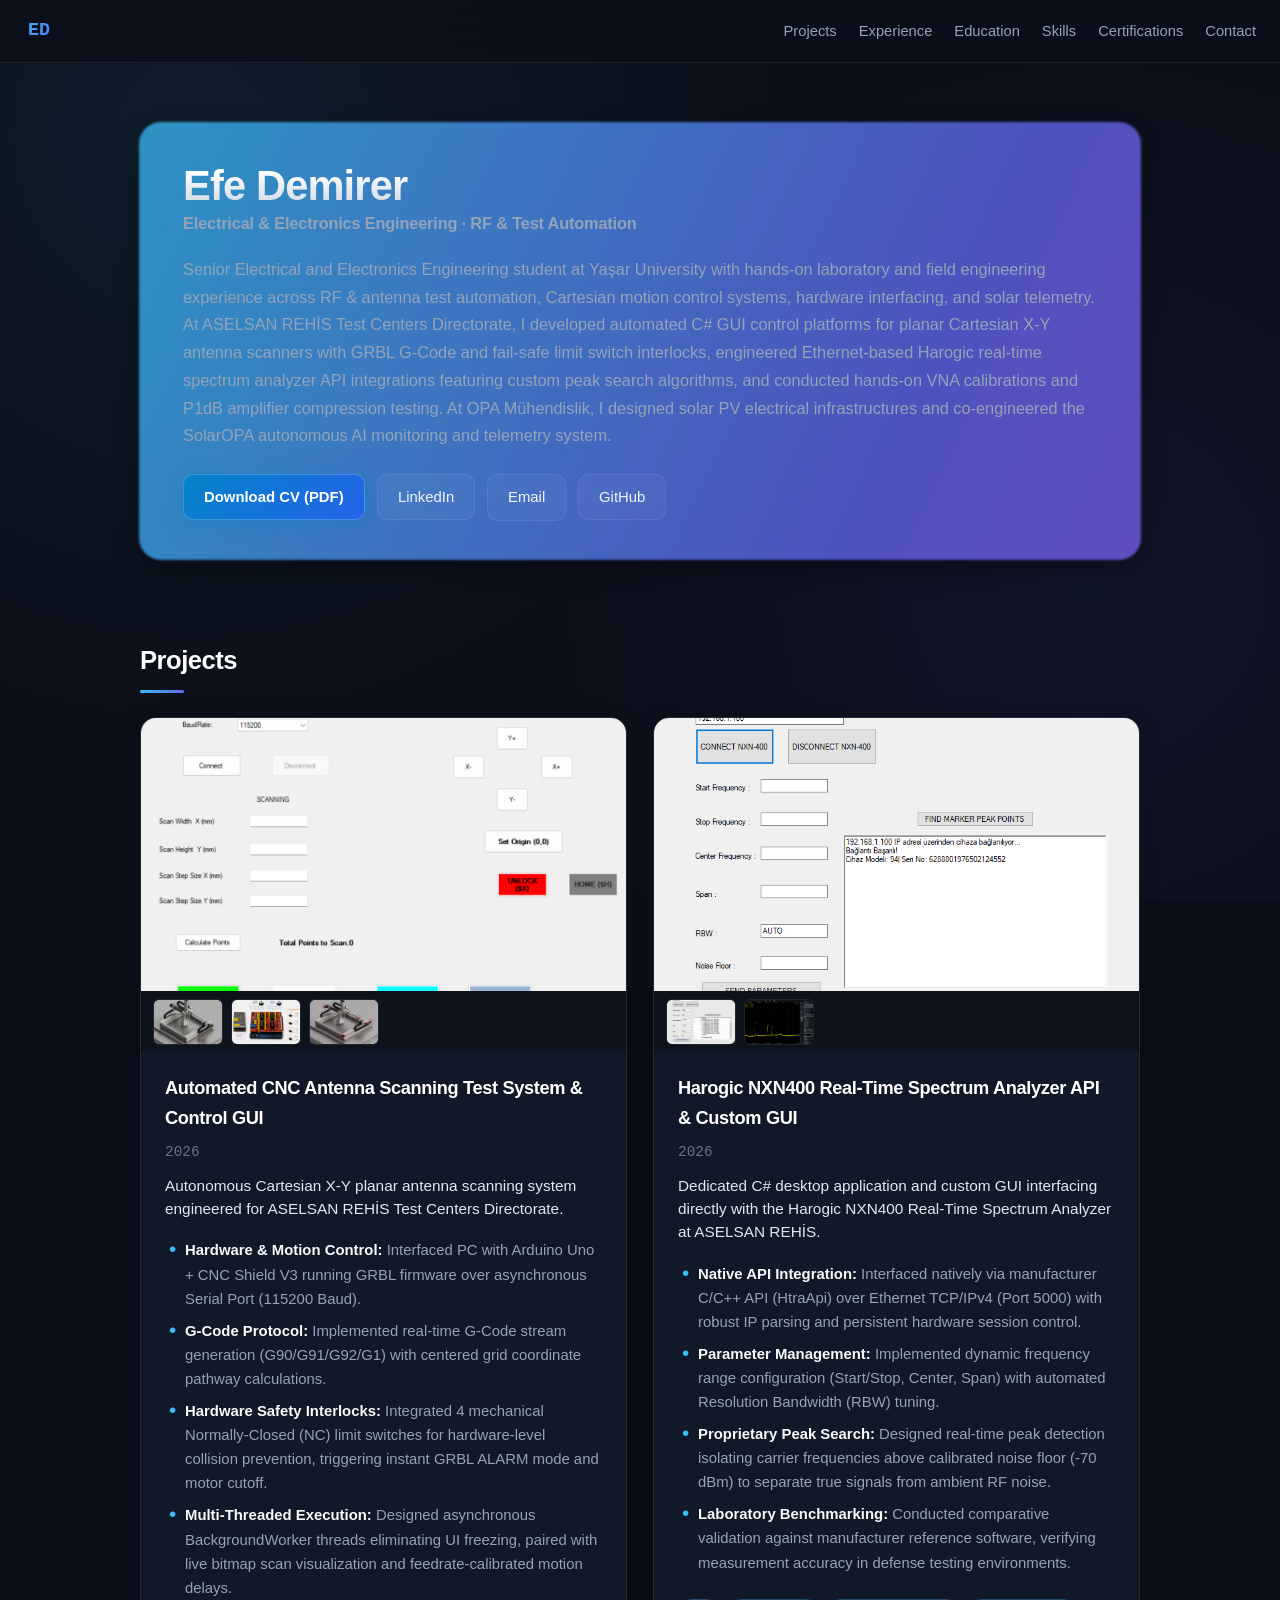
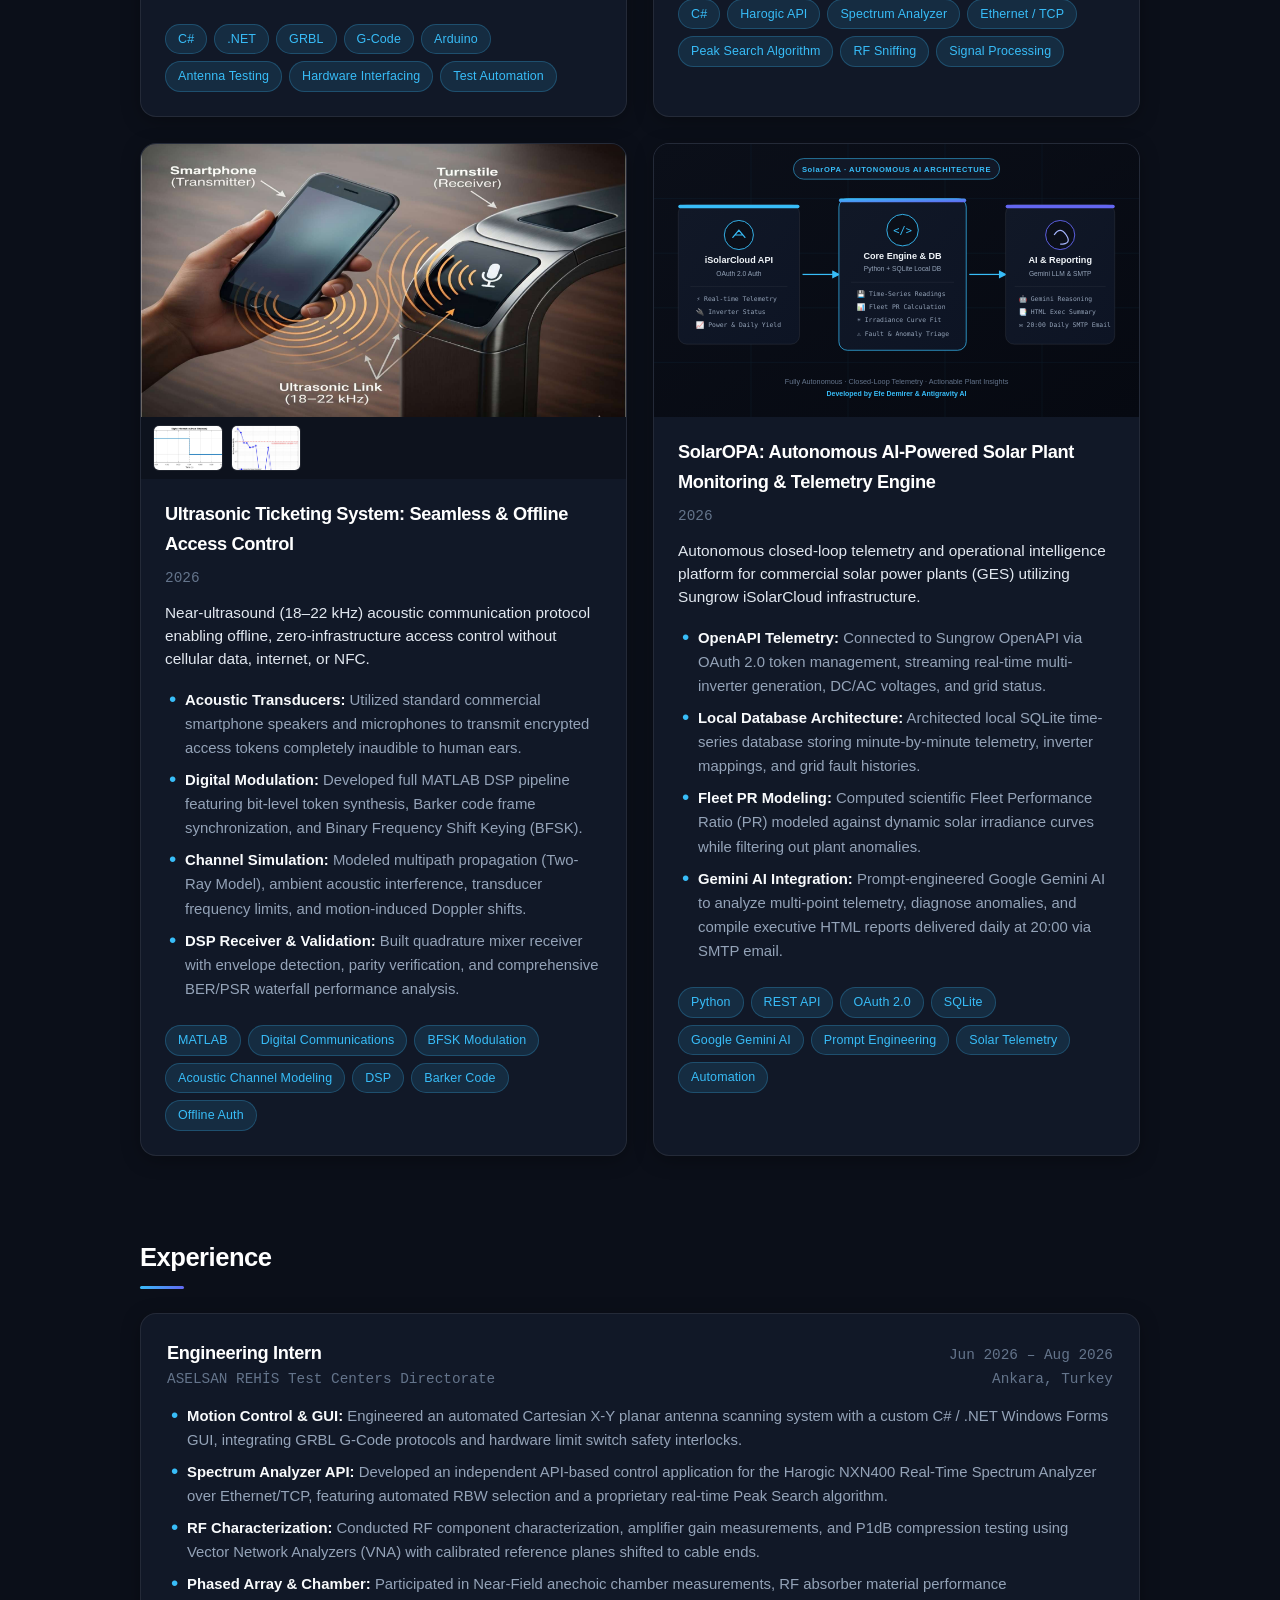
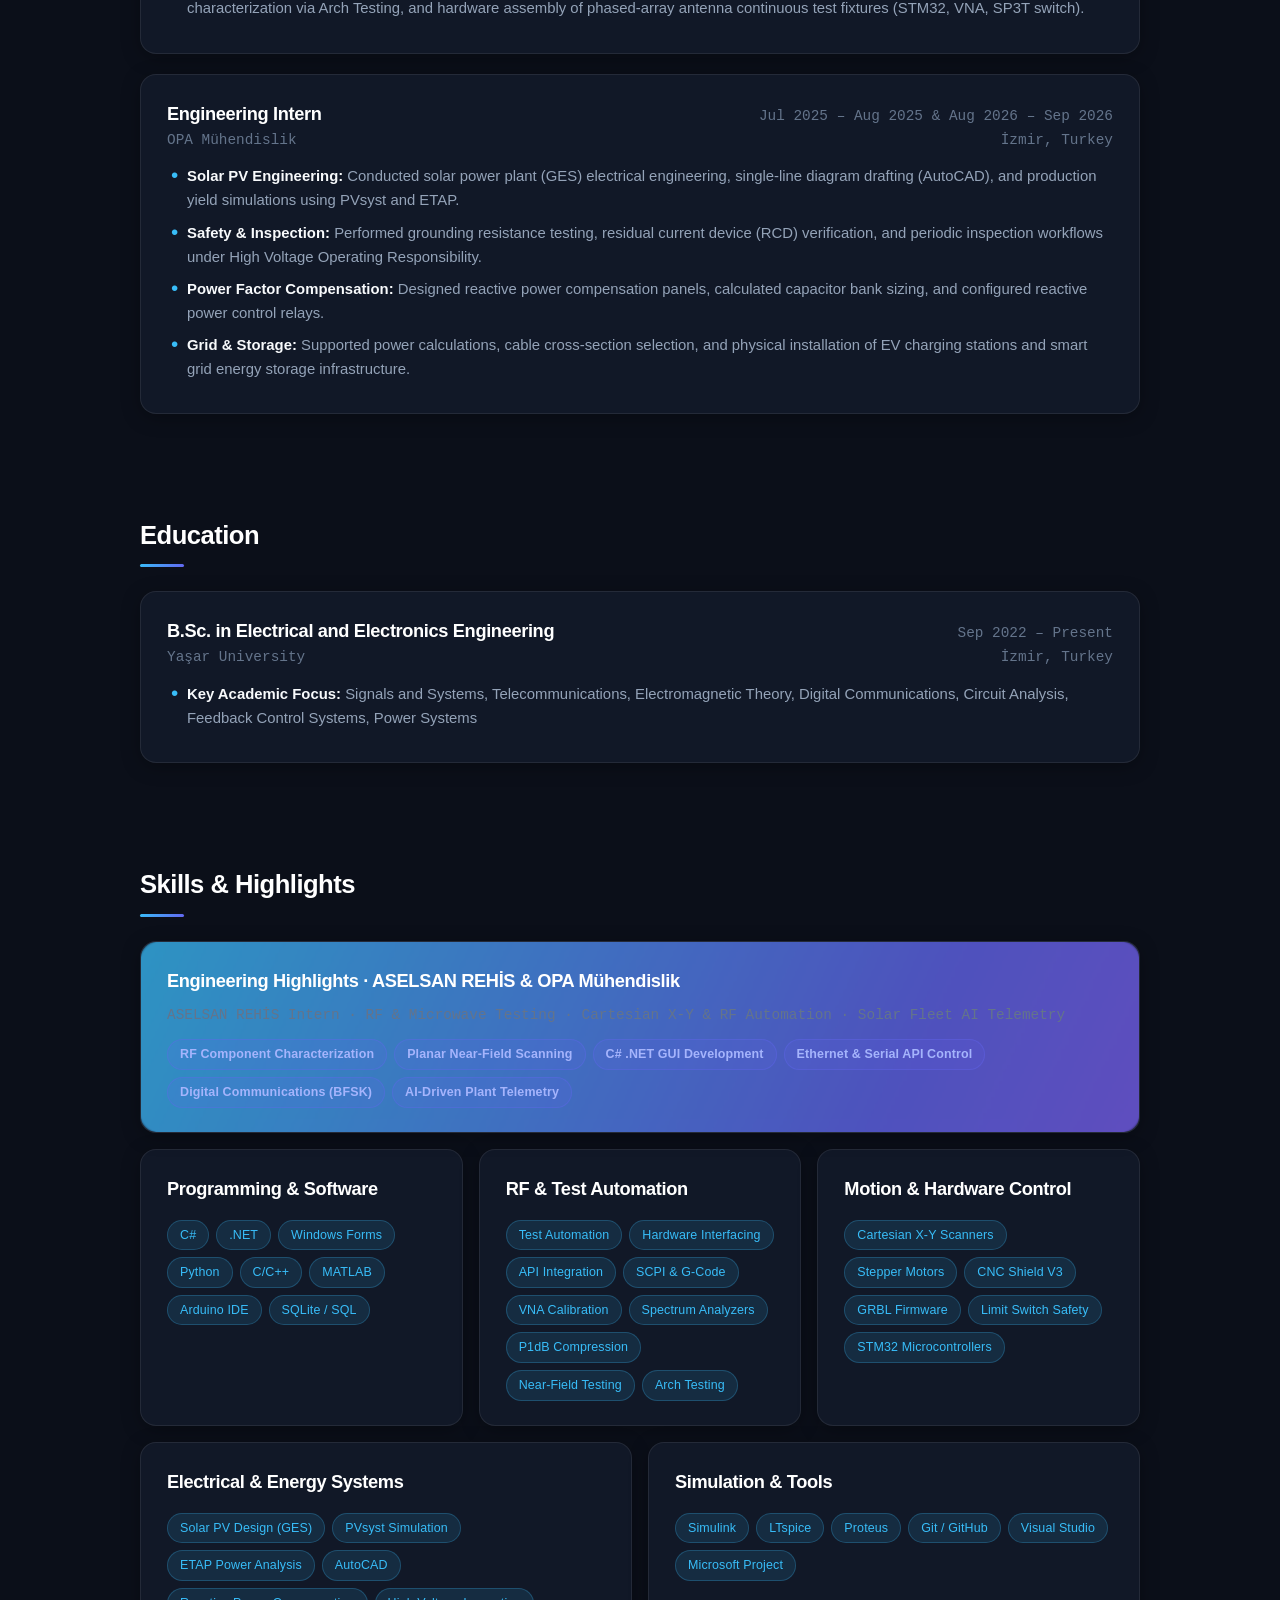
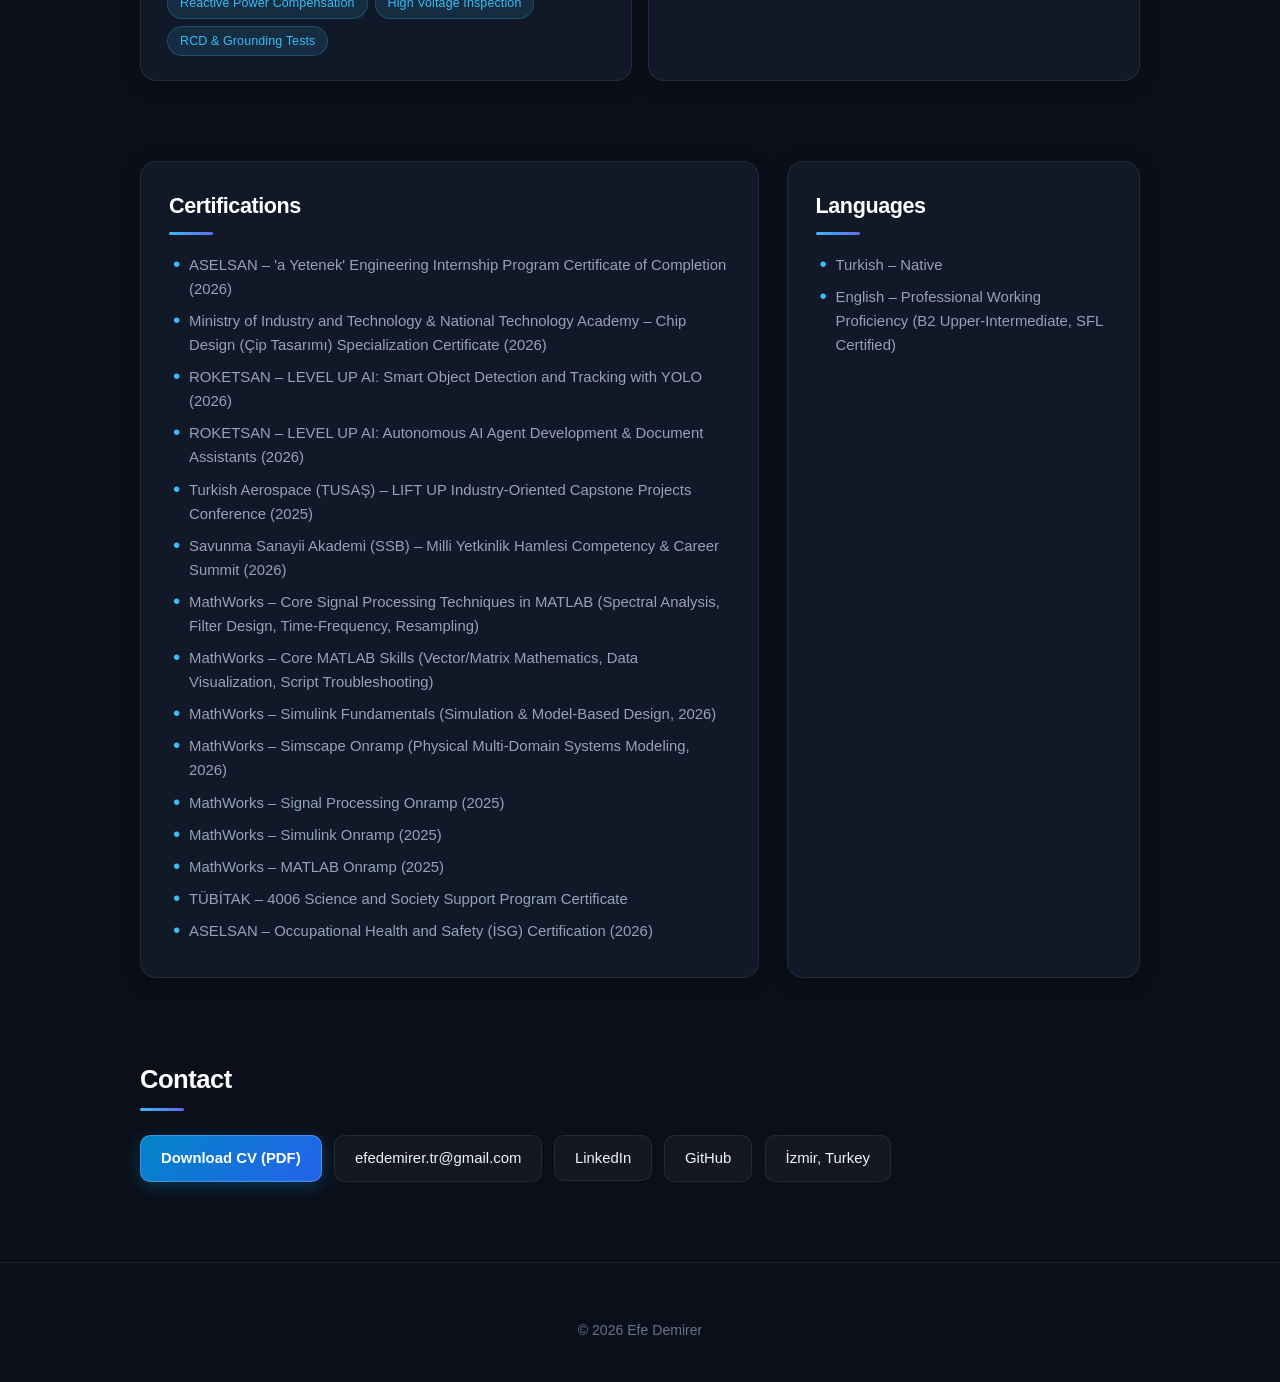
==== index.html @ 000c59e6 "Remove avatar, structure projects into bullet points, add animated glowing frames" ====
<!doctype html>
<html lang="en">
<head>
  <meta charset="utf-8">
  <meta name="viewport" content="width=device-width, initial-scale=1">
  <title>Efe Demirer – Electrical &amp; Electronics Engineering Portfolio</title>
  <meta name="description" content="Efe Demirer – Electrical & Electronics Engineering student. RF & antenna test automation, hardware interfacing, and solar telemetry portfolio.">
  <link rel="stylesheet" href="style.css">
</head>
<body>
  <header class="nav">
    <a class="brand" href="#top">ED</a>
    <nav>
      <a href="#projects">Projects</a>
      <a href="#experience">Experience</a>
      <a href="#education">Education</a>
      <a href="#skills">Skills</a>
      <a href="#extra">Certifications</a>
      <a href="#contact">Contact</a>
    </nav>
  </header>

  <main id="top">
    <section class="hero">
      <div class="hero-card animated-frame">
        <h1 id="name"></h1>
        <p class="subtitle" id="title"></p>
        <p id="summary"></p>
        <div class="actions" id="actions"></div>
      </div>
    </section>

    <section id="projects">
      <h2>Projects</h2>
      <div class="grid" id="projects-list"></div>
    </section>

    <section id="experience">
      <h2>Experience</h2>
      <div id="experience-list"></div>
    </section>

    <section id="education">
      <h2>Education</h2>
      <div id="education-list"></div>
    </section>

    <section id="skills">
      <h2>Skills &amp; Highlights</h2>
      <div class="skills" id="skills-list"></div>
    </section>

    <section id="extra">
      <div class="two">
        <div>
          <h2>Certifications</h2>
          <ul id="cert-list"></ul>
        </div>
        <div>
          <h2>Languages</h2>
          <ul id="lang-list"></ul>
        </div>
      </div>
    </section>

    <section id="contact">
      <h2>Contact</h2>
      <div id="contact-list" class="contact"></div>
    </section>
  </main>

  <footer>© <span id="year"></span> Efe Demirer</footer>

  <div class="lightbox" id="lightbox" hidden>
    <button aria-label="Close">×</button>
    <img alt="">
  </div>

  <script src="data.js"></script>
  <script src="main.js"></script>
</body>
</html>
---- style.css ----
/* Modern High-Tech Engineering Aesthetic with Animated Borders */
:root {
  --bg: #0b0f19;
  --bg-gradient: radial-gradient(circle at 15% 15%, rgba(56, 189, 248, 0.08), transparent 45%),
                 radial-gradient(circle at 85% 65%, rgba(99, 102, 241, 0.07), transparent 45%);
  --surface: #111827;
  --surface-hover: #151f33;
  --surface-border: rgba(255, 255, 255, 0.08);
  --text: #f1f5f9;
  --text-muted: #94a3b8;
  --text-dim: #64748b;
  --accent: #38bdf8;
  --accent-gradient: linear-gradient(135deg, #38bdf8 0%, #6366f1 100%);
  --accent-soft: rgba(56, 189, 248, 0.12);
  --accent-border: rgba(56, 189, 248, 0.25);
  --border: #1e293b;
  --on-accent: #0b0f19;
  --mono: "JetBrains Mono", "Fira Code", Consolas, monospace;
  --sans: -apple-system, BlinkMacSystemFont, "Segoe UI", Roboto, "Inter", sans-serif;
  color-scheme: dark;
}

* { box-sizing: border-box; }
html { scroll-behavior: smooth; }

body {
  margin: 0;
  background-color: var(--bg);
  background-image: var(--bg-gradient);
  background-attachment: fixed;
  color: var(--text);
  font: 16px/1.65 var(--sans);
  -webkit-font-smoothing: antialiased;
}

::selection {
  background: rgba(56, 189, 248, 0.35);
  color: #ffffff;
}

a {
  color: var(--accent);
  text-decoration: none;
  transition: color 0.2s ease;
}
a:hover {
  color: #7dd3fc;
}

main {
  max-width: 1040px;
  margin: 0 auto;
  padding: 0 20px;
}

section {
  padding: 64px 0 16px;
  scroll-margin-top: 64px;
}

h1, h2, h3 {
  letter-spacing: -0.02em;
  font-weight: 700;
}

h2 {
  font-size: 1.6rem;
  margin: 0 0 24px;
  color: #ffffff;
  display: flex;
  flex-direction: column;
}

h2::after {
  content: "";
  display: block;
  width: 44px;
  height: 3px;
  background: var(--accent-gradient);
  margin-top: 8px;
  border-radius: 99px;
}

h3 {
  margin: 0;
  font-size: 1.14rem;
  color: #ffffff;
}

/* Navbar */
.nav {
  position: sticky;
  top: 0;
  z-index: 50;
  display: flex;
  align-items: center;
  justify-content: space-between;
  gap: 20px;
  padding: 14px 24px;
  background: rgba(11, 15, 25, 0.82);
  backdrop-filter: blur(16px);
  -webkit-backdrop-filter: blur(16px);
  border-bottom: 1px solid var(--surface-border);
}

.brand {
  font-family: var(--mono);
  font-weight: 800;
  font-size: 1.15rem;
  color: #ffffff;
  text-decoration: none;
  background: var(--accent-gradient);
  -webkit-background-clip: text;
  -webkit-text-fill-color: transparent;
  padding: 2px 4px;
}

.nav nav {
  display: flex;
  gap: 22px;
  overflow-x: auto;
}

.nav nav a {
  color: var(--text-muted);
  text-decoration: none;
  font-size: 0.92rem;
  font-weight: 500;
  white-space: nowrap;
  transition: all 0.2s ease;
  padding: 4px 0;
}

.nav nav a:hover {
  color: #ffffff;
}

/* Animated Glowing Frame & Border Beam */
@keyframes borderFlow {
  0% { background-position: 0% 50%; }
  50% { background-position: 100% 50%; }
  100% { background-position: 0% 50%; }
}

.animated-frame {
  position: relative;
  background: var(--surface);
  border-radius: 20px;
  border: 1px solid transparent;
  background-clip: padding-box;
  box-shadow: 0 10px 30px -10px rgba(0, 0, 0, 0.7);
  z-index: 1;
}

.animated-frame::before {
  content: "";
  position: absolute;
  inset: -2px;
  border-radius: 22px;
  background: linear-gradient(115deg, #38bdf8, #6366f1, #a855f7, #38bdf8, #0ea5e9);
  background-size: 300% 300%;
  animation: borderFlow 7s ease infinite;
  z-index: -1;
  opacity: 0.75;
  filter: blur(1px);
  transition: opacity 0.3s ease, filter 0.3s ease;
}

.animated-frame:hover::before {
  opacity: 1;
  filter: blur(3px);
}

/* Hero Section */
.hero {
  padding-top: 60px;
}

.hero-card {
  padding: 38px 42px;
}

.hero h1 {
  margin: 0;
  font-size: 2.6rem;
  line-height: 1.15;
  background: linear-gradient(180deg, #ffffff 20%, #cbd5e1 100%);
  -webkit-background-clip: text;
  -webkit-text-fill-color: transparent;
}

.subtitle {
  color: var(--accent);
  font-weight: 600;
  font-size: 1.1rem;
  margin: 8px 0 16px;
  letter-spacing: -0.01em;
}

.hero p {
  color: var(--text-muted);
  font-size: 1.02rem;
  line-height: 1.7;
  margin: 0 0 18px;
}

.actions {
  display: flex;
  flex-wrap: wrap;
  gap: 12px;
  margin-top: 24px;
}

/* Buttons */
.btn {
  display: inline-flex;
  align-items: center;
  gap: 6px;
  padding: 10px 20px;
  border-radius: 10px;
  border: 1px solid var(--surface-border);
  background: rgba(255, 255, 255, 0.04);
  color: var(--text);
  text-decoration: none;
  font-weight: 500;
  font-size: 0.93rem;
  transition: all 0.25s ease;
  backdrop-filter: blur(8px);
}

.btn:hover {
  border-color: var(--accent);
  background: rgba(56, 189, 248, 0.08);
  color: #ffffff;
  transform: translateY(-2px);
  box-shadow: 0 6px 18px rgba(0, 0, 0, 0.35);
}

.btn.primary {
  background: linear-gradient(135deg, #0284c7 0%, #2563eb 100%);
  border-color: rgba(255, 255, 255, 0.2);
  color: #ffffff;
  font-weight: 600;
  box-shadow: 0 4px 18px rgba(2, 132, 199, 0.35);
}

.btn.primary:hover {
  background: linear-gradient(135deg, #0369a1 0%, #1d4ed8 100%);
  box-shadow: 0 6px 24px rgba(2, 132, 199, 0.55);
  transform: translateY(-2px);
}

/* Cards & Moving Light Beam */
.card {
  position: relative;
  background: var(--surface);
  border: 1px solid var(--surface-border);
  border-radius: 16px;
  padding: 24px 26px;
  margin-bottom: 20px;
  box-shadow: 0 4px 20px -2px rgba(0, 0, 0, 0.35);
  transition: all 0.35s cubic-bezier(0.16, 1, 0.3, 1);
  overflow: hidden;
}

/* Top border moving light sweep on card hover */
.card::after {
  content: "";
  position: absolute;
  top: 0;
  left: 0;
  width: 100%;
  height: 2px;
  background: linear-gradient(90deg, transparent, #38bdf8, #818cf8, transparent);
  transform: translateX(-100%);
  transition: transform 0.65s cubic-bezier(0.16, 1, 0.3, 1);
}

.card:hover::after {
  transform: translateX(100%);
}

.card:hover {
  border-color: rgba(56, 189, 248, 0.45);
  background: var(--surface-hover);
  transform: translateY(-3px);
  box-shadow: 0 14px 34px -4px rgba(0, 0, 0, 0.55),
              0 0 20px rgba(56, 189, 248, 0.12);
}

.row {
  display: flex;
  justify-content: space-between;
  align-items: baseline;
  gap: 8px 16px;
  flex-wrap: wrap;
}

.meta {
  color: var(--text-dim);
  font-size: 0.9rem;
  font-family: var(--mono);
}

/* Bullet Structure */
.project-bullets, .card ul, .two ul {
  margin: 12px 0 0;
  padding: 0;
  list-style: none;
}

.project-bullets li, .card ul li, .two ul li {
  position: relative;
  padding-left: 20px;
  margin-bottom: 8px;
  color: var(--text-muted);
  font-size: 0.93rem;
  line-height: 1.62;
}

.project-bullets li::before {
  content: "▹";
  position: absolute;
  left: 0;
  color: var(--accent);
  font-size: 1.05rem;
  line-height: 1.4;
}

.card ul li::before, .two ul li::before {
  content: "•";
  position: absolute;
  left: 4px;
  color: var(--accent);
  font-size: 1.3rem;
  line-height: 1.1;
}

.project-bullets strong, .card ul strong {
  color: #f8fafc;
  font-weight: 600;
}

.project-summary {
  color: #e2e8f0;
  font-weight: 500;
  font-size: 0.96rem;
  margin: 10px 0 6px;
  line-height: 1.5;
}

/* Projects Grid */
.grid {
  display: grid;
  grid-template-columns: repeat(auto-fit, minmax(320px, 1fr));
  gap: 26px;
}

.project {
  padding: 0;
  overflow: hidden;
  display: flex;
  flex-direction: column;
  margin: 0;
  border-radius: 16px;
}

.project .body {
  padding: 20px 24px 24px;
  display: flex;
  flex-direction: column;
  flex: 1;
}

.cover {
  width: 100%;
  aspect-ratio: 16/9;
  object-fit: cover;
  display: block;
  cursor: zoom-in;
  background: #0d131f;
  transition: transform 0.35s ease;
}

.project:hover .cover {
  transform: scale(1.02);
}

.thumbs {
  display: flex;
  gap: 8px;
  padding: 8px 12px;
  background: rgba(0, 0, 0, 0.25);
  overflow-x: auto;
}

.thumbs img {
  width: 70px;
  height: 46px;
  object-fit: cover;
  border-radius: 6px;
  cursor: zoom-in;
  border: 1px solid rgba(255, 255, 255, 0.08);
  transition: transform 0.2s ease, border-color 0.2s ease;
}

.thumbs img:hover {
  transform: scale(1.06);
  border-color: var(--accent);
}

.video {
  position: relative;
  aspect-ratio: 16/9;
  background: #000;
  cursor: pointer;
  border: 0;
  padding: 0;
  width: 100%;
  display: block;
}

.video img {
  width: 100%;
  height: 100%;
  object-fit: cover;
  opacity: 0.85;
}

.video span {
  position: absolute;
  inset: 0;
  display: grid;
  place-items: center;
  color: #fff;
  font-size: 3rem;
}

.video iframe {
  position: absolute;
  inset: 0;
  width: 100%;
  height: 100%;
  border: 0;
}

/* Tags */
.tags {
  display: flex;
  flex-wrap: wrap;
  gap: 7px;
  margin-top: 16px;
}

.tag {
  background: var(--accent-soft);
  color: var(--accent);
  border: 1px solid var(--accent-border);
  padding: 4px 12px;
  border-radius: 999px;
  font-size: 0.78rem;
  font-weight: 500;
  letter-spacing: 0.01em;
}

.tag.done {
  background: rgba(99, 102, 241, 0.15);
  color: #a5b4fc;
  border-color: rgba(99, 102, 241, 0.35);
  font-weight: 600;
}

/* Skills */
.skills {
  display: flex;
  flex-wrap: wrap;
  gap: 16px;
}

.skills .card {
  flex: 1 1 280px;
  margin: 0;
}

.skills .wide {
  flex-basis: 100%;
}

/* Certifications & Languages Grid */
.two {
  display: grid;
  grid-template-columns: 1.4fr 0.8fr;
  gap: 28px;
}

.two > div {
  background: var(--surface);
  border: 1px solid var(--surface-border);
  border-radius: 16px;
  padding: 26px 28px;
  box-shadow: 0 4px 20px -2px rgba(0, 0, 0, 0.35);
}

.two h2 {
  font-size: 1.35rem;
  margin-bottom: 18px;
}

/* Contact */
.contact {
  display: flex;
  flex-wrap: wrap;
  gap: 12px;
}

/* Lightbox Modal */
.lightbox {
  position: fixed;
  inset: 0;
  background: rgba(5, 8, 16, 0.94);
  backdrop-filter: blur(8px);
  -webkit-backdrop-filter: blur(8px);
  display: grid;
  place-items: center;
  z-index: 100;
  padding: 20px;
}

.lightbox[hidden] {
  display: none;
}

.lightbox img {
  max-width: 92vw;
  max-height: 88vh;
  border-radius: 10px;
  border: 1px solid rgba(255, 255, 255, 0.15);
  box-shadow: 0 20px 50px rgba(0, 0, 0, 0.8);
}

.lightbox button {
  position: absolute;
  top: 16px;
  right: 24px;
  font-size: 2.4rem;
  background: none;
  border: 0;
  color: #fff;
  cursor: pointer;
  transition: transform 0.2s ease, color 0.2s ease;
}

.lightbox button:hover {
  color: var(--accent);
  transform: scale(1.15);
}

/* Footer */
footer {
  text-align: center;
  color: var(--text-dim);
  padding: 56px 20px 40px;
  font-size: 0.88rem;
  border-top: 1px solid var(--surface-border);
  margin-top: 64px;
}

/* Responsive */
@media (max-width: 768px) {
  .hero-card {
    padding: 28px 22px;
  }
  .hero h1 {
    font-size: 2.1rem;
  }
  .two {
    grid-template-columns: 1fr;
  }
  .brand {
    font-size: 1rem;
  }
}
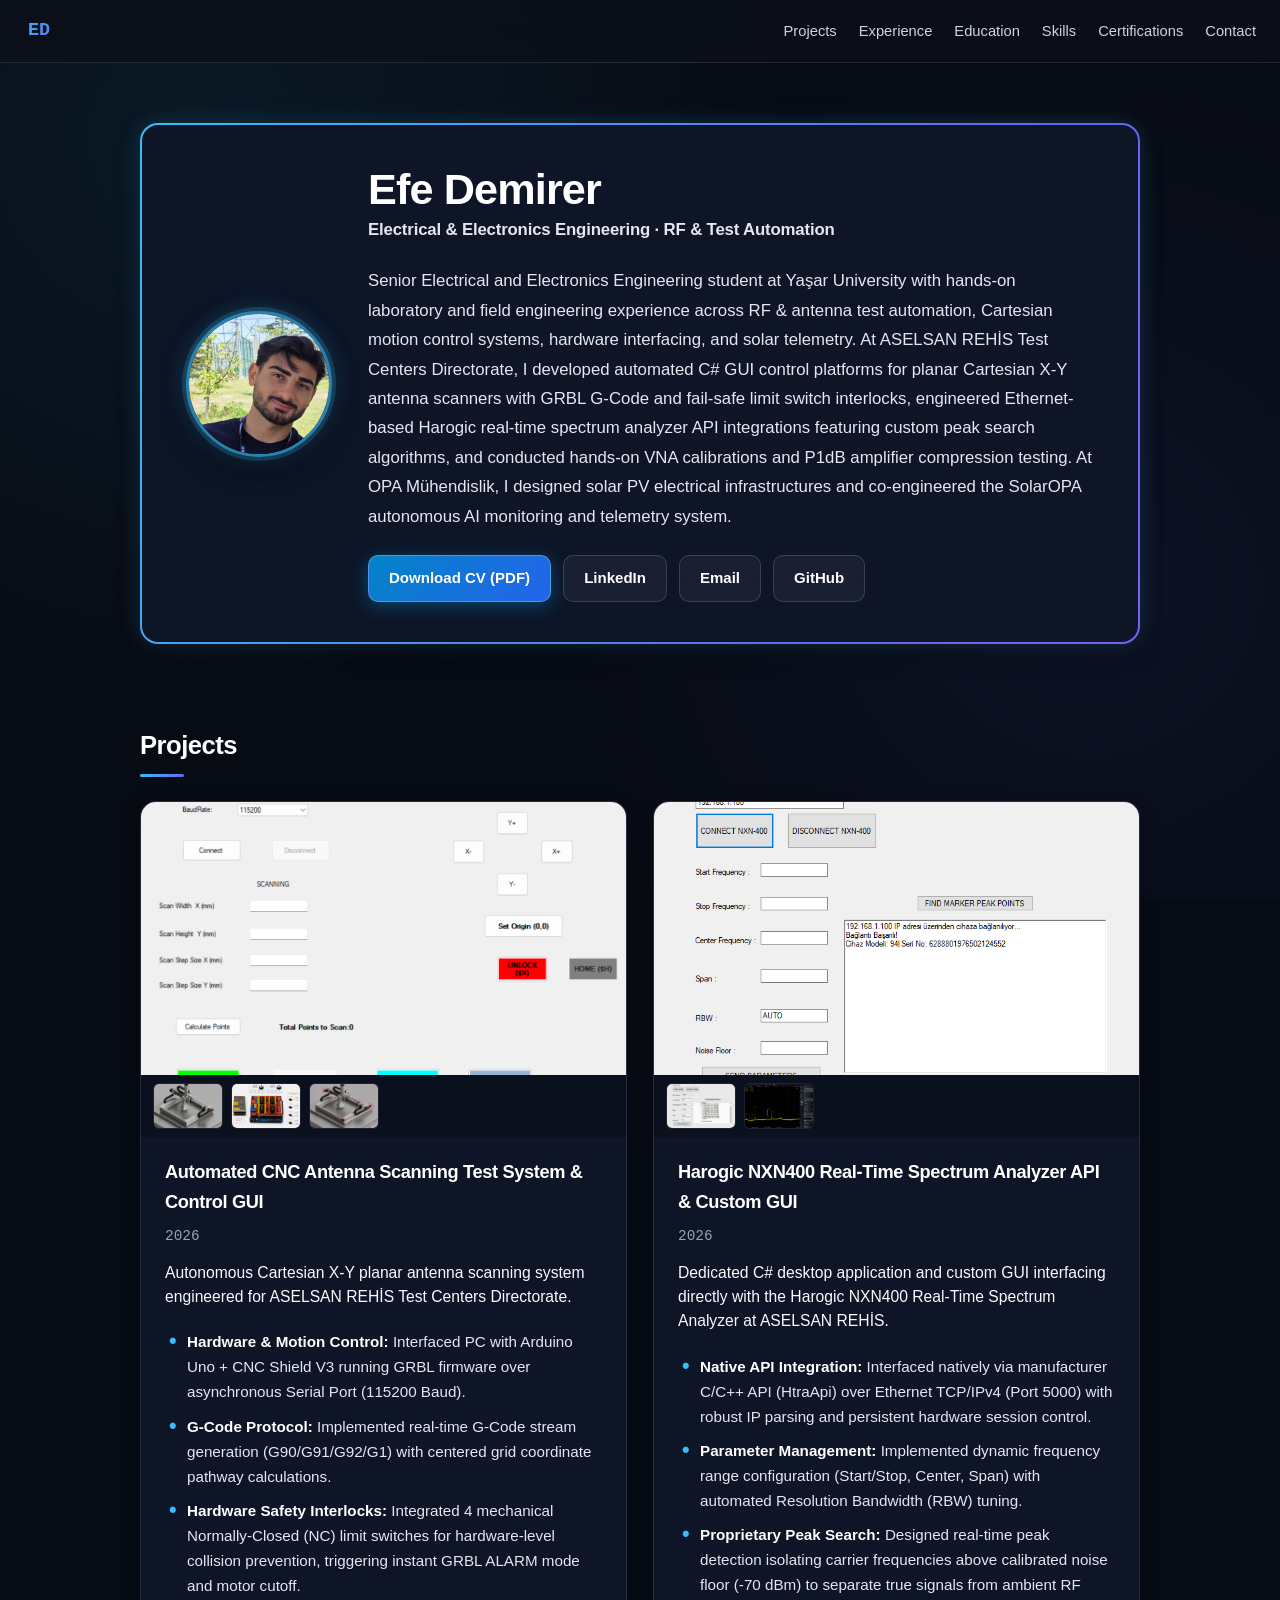
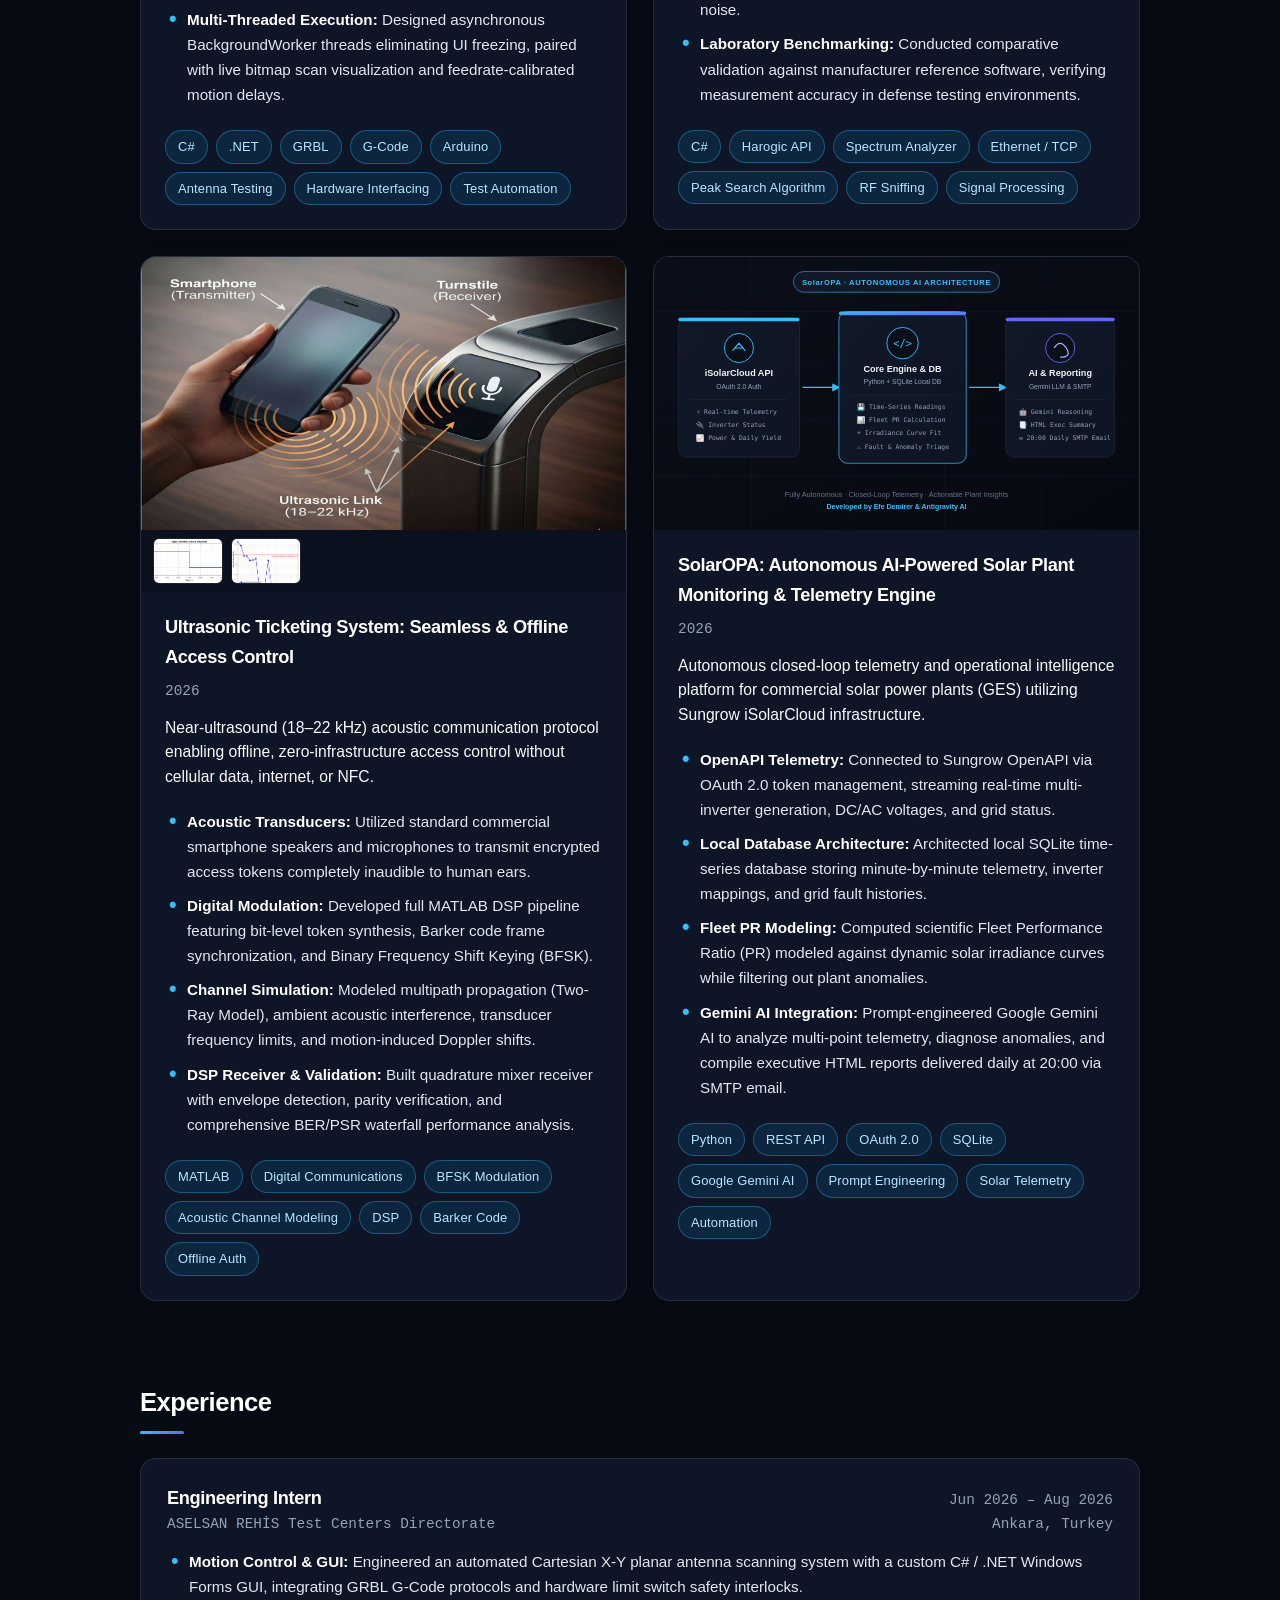
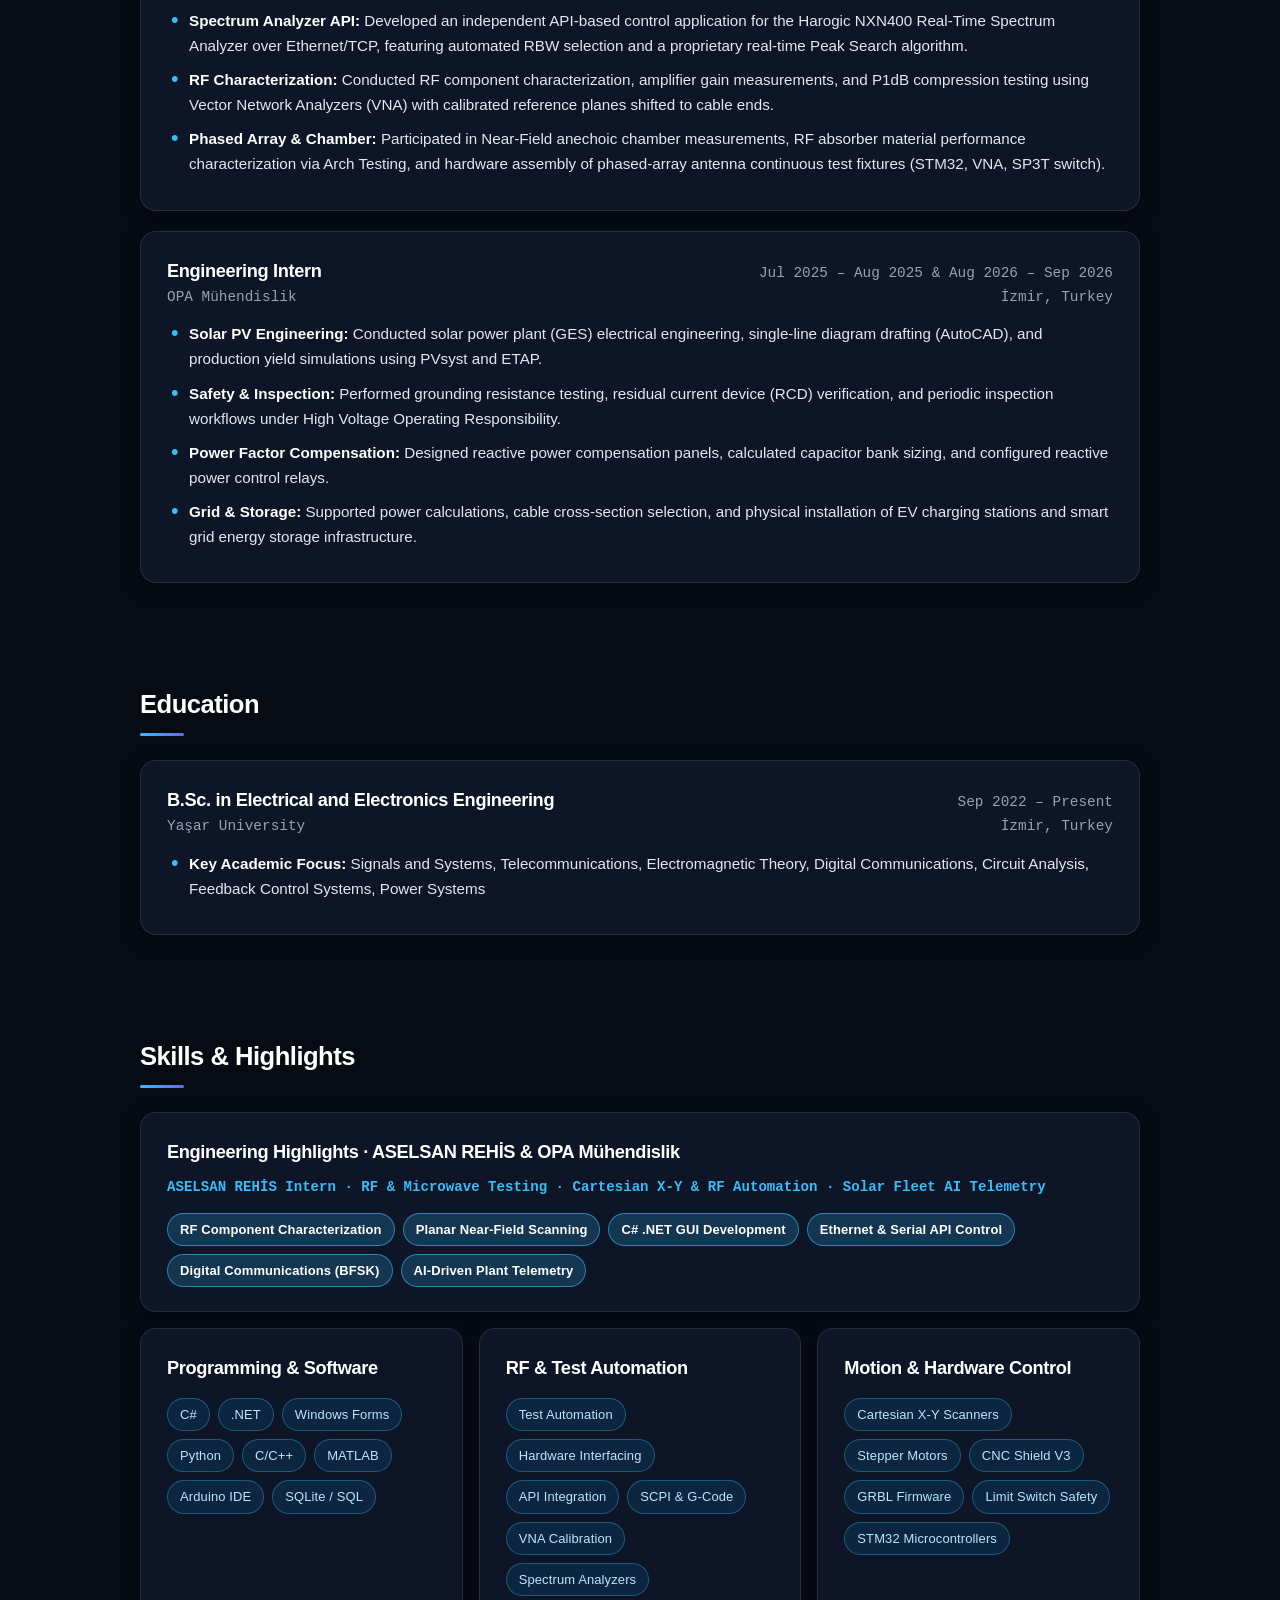
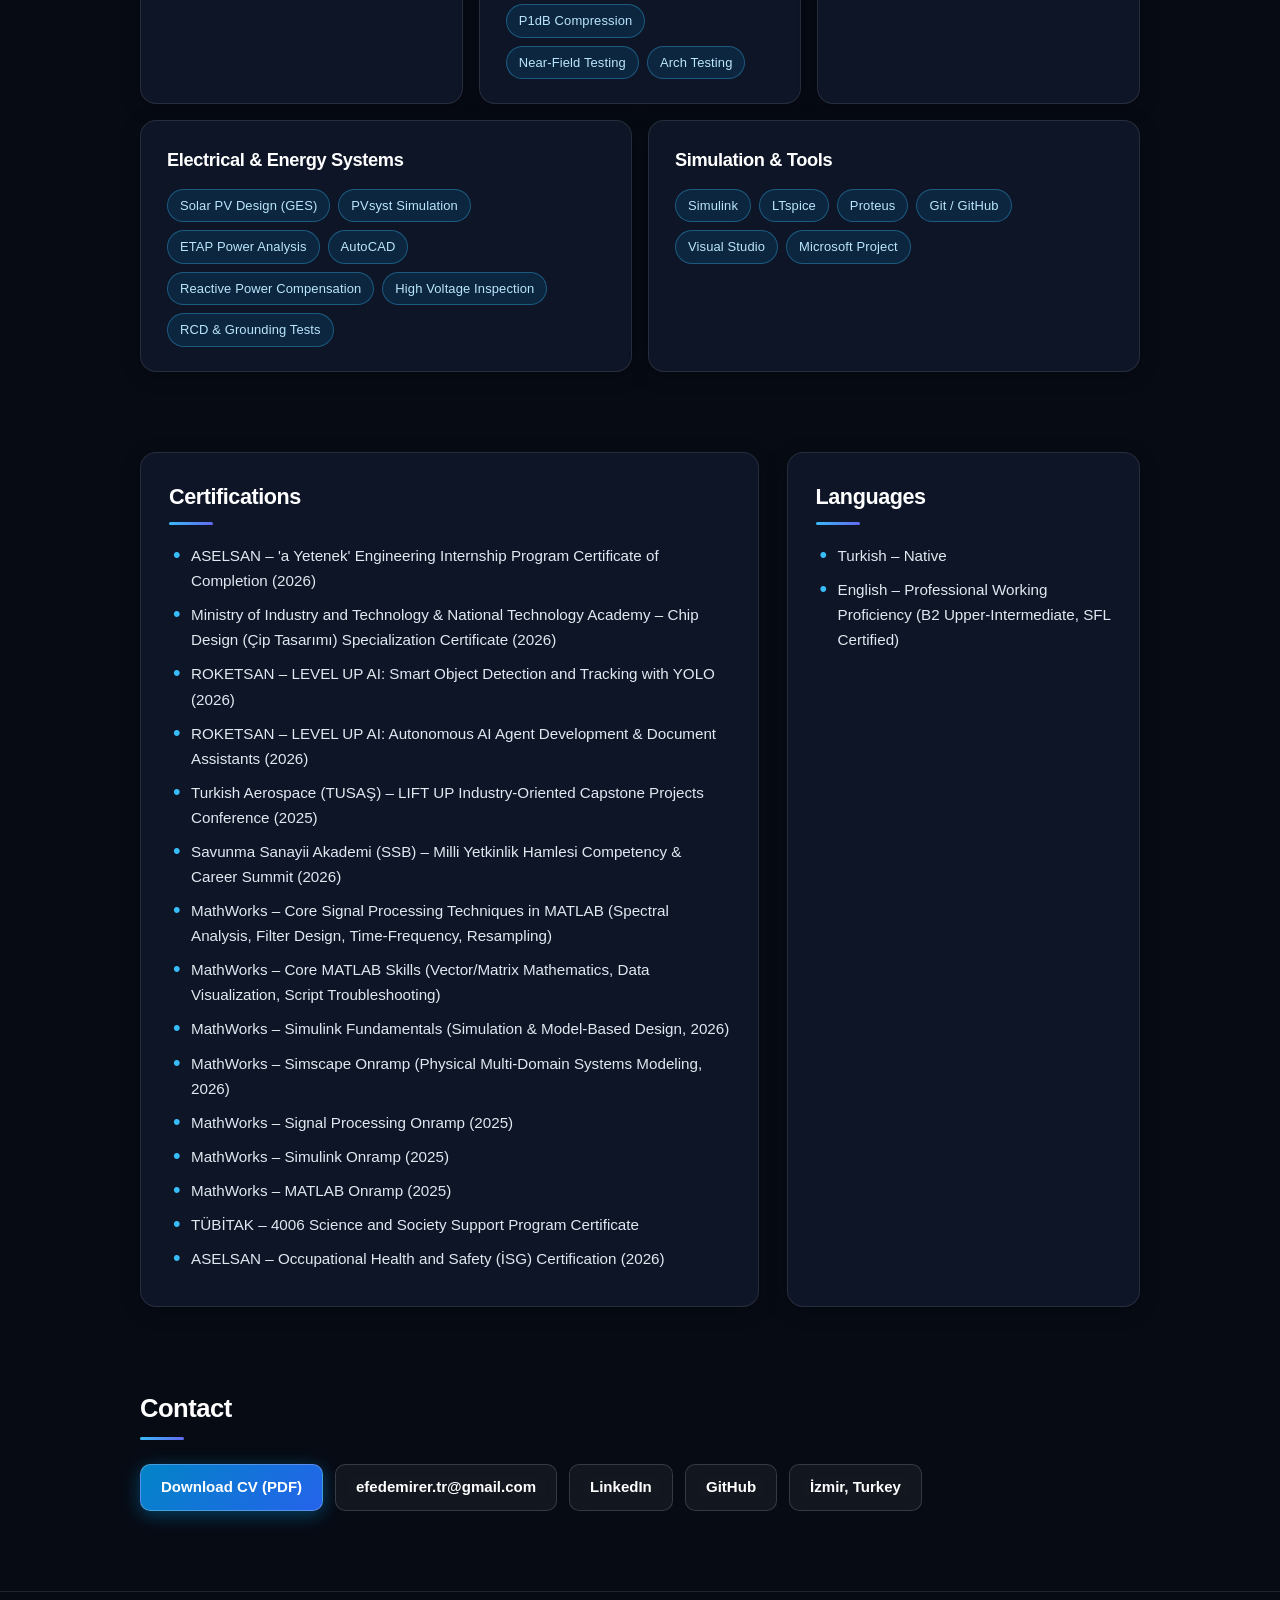
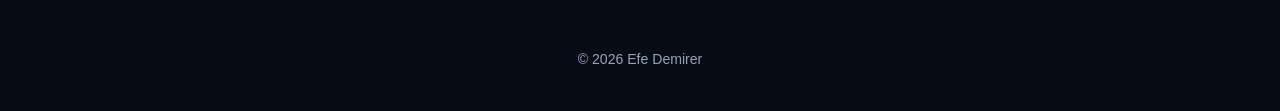
==== commit 6e8ca580: "Add cropped personal profile picture to hero section with glowing frame" ====
--- a/index.html
+++ b/index.html
@@ -23,10 +23,15 @@
   <main id="top">
     <section class="hero">
       <div class="hero-card animated-frame">
-        <h1 id="name"></h1>
-        <p class="subtitle" id="title"></p>
-        <p id="summary"></p>
-        <div class="actions" id="actions"></div>
+        <div class="hero-layout">
+          <img class="avatar" src="assets/img/efe-demirer.jpg" alt="Efe Demirer">
+          <div class="hero-content">
+            <h1 id="name"></h1>
+            <p class="subtitle" id="title"></p>
+            <p id="summary"></p>
+            <div class="actions" id="actions"></div>
+          </div>
+        </div>
       </div>
     </section>
 
--- a/style.css
+++ b/style.css
@@ -1,18 +1,19 @@
 /* Modern High-Tech Engineering Aesthetic with Animated Borders */
 :root {
-  --bg: #0b0f19;
+  --bg: #070b14;
   --bg-gradient: radial-gradient(circle at 15% 15%, rgba(56, 189, 248, 0.08), transparent 45%),
                  radial-gradient(circle at 85% 65%, rgba(99, 102, 241, 0.07), transparent 45%);
-  --surface: #111827;
-  --surface-hover: #151f33;
-  --surface-border: rgba(255, 255, 255, 0.08);
-  --text: #f1f5f9;
-  --text-muted: #94a3b8;
-  --text-dim: #64748b;
+  --surface: #0d1527;
+  --surface-hover: #131e36;
+  --surface-border: rgba(255, 255, 255, 0.1);
+  --text: #ffffff;
+  --text-muted: #cbd5e1;
+  --text-dim: #94a3b8;
   --accent: #38bdf8;
+  --accent-light: #7dd3fc;
   --accent-gradient: linear-gradient(135deg, #38bdf8 0%, #6366f1 100%);
   --accent-soft: rgba(56, 189, 248, 0.12);
-  --accent-border: rgba(56, 189, 248, 0.25);
+  --accent-border: rgba(56, 189, 248, 0.35);
   --border: #1e293b;
   --on-accent: #0b0f19;
   --mono: "JetBrains Mono", "Fira Code", Consolas, monospace;
@@ -135,40 +136,30 @@
   color: #ffffff;
 }
 
-/* Animated Glowing Frame & Border Beam */
+/* Animated Glowing Frame: Keeps card interior deep solid dark while border animates smoothly */
 @keyframes borderFlow {
-  0% { background-position: 0% 50%; }
-  50% { background-position: 100% 50%; }
-  100% { background-position: 0% 50%; }
+  0% { background-position: 0% 50%, 0% 50%; }
+  50% { background-position: 0% 50%, 100% 50%; }
+  100% { background-position: 0% 50%, 0% 50%; }
 }
 
 .animated-frame {
   position: relative;
-  background: var(--surface);
-  border-radius: 20px;
-  border: 1px solid transparent;
-  background-clip: padding-box;
-  box-shadow: 0 10px 30px -10px rgba(0, 0, 0, 0.7);
-  z-index: 1;
-}
-
-.animated-frame::before {
-  content: "";
-  position: absolute;
-  inset: -2px;
-  border-radius: 22px;
-  background: linear-gradient(115deg, #38bdf8, #6366f1, #a855f7, #38bdf8, #0ea5e9);
-  background-size: 300% 300%;
-  animation: borderFlow 7s ease infinite;
-  z-index: -1;
-  opacity: 0.75;
-  filter: blur(1px);
-  transition: opacity 0.3s ease, filter 0.3s ease;
-}
-
-.animated-frame:hover::before {
-  opacity: 1;
-  filter: blur(3px);
+  border-radius: 18px;
+  border: 2px solid transparent;
+  background-image: linear-gradient(var(--surface), var(--surface)), 
+                    linear-gradient(115deg, #38bdf8, #6366f1, #a855f7, #38bdf8, #0ea5e9);
+  background-origin: border-box;
+  background-clip: padding-box, border-box;
+  background-size: 100% 100%, 300% 300%;
+  animation: borderFlow 8s ease infinite;
+  box-shadow: 0 0 24px -4px rgba(56, 189, 248, 0.28), 
+              0 10px 30px -10px rgba(0, 0, 0, 0.7);
+}
+
+.animated-frame:hover {
+  box-shadow: 0 0 32px 0px rgba(56, 189, 248, 0.45), 
+              0 16px 40px -8px rgba(0, 0, 0, 0.8);
 }
 
 /* Hero Section */
@@ -177,31 +168,62 @@
 }
 
 .hero-card {
-  padding: 38px 42px;
+  padding: 40px 44px;
+}
+
+.hero-layout {
+  display: flex;
+  gap: 36px;
+  align-items: center;
+}
+
+.avatar {
+  width: 146px;
+  height: 146px;
+  border-radius: 50%;
+  object-fit: cover;
+  border: 3px solid rgba(56, 189, 248, 0.65);
+  box-shadow: 0 0 0 4px rgba(56, 189, 248, 0.18),
+              0 0 25px rgba(56, 189, 248, 0.28),
+              0 12px 30px -4px rgba(0, 0, 0, 0.7);
+  display: block;
+  flex-shrink: 0;
+  transition: transform 0.3s ease, box-shadow 0.3s ease;
+}
+
+.avatar:hover {
+  transform: scale(1.04);
+  box-shadow: 0 0 0 6px rgba(56, 189, 248, 0.35),
+              0 0 35px rgba(56, 189, 248, 0.45),
+              0 16px 36px -4px rgba(0, 0, 0, 0.8);
+}
+
+.hero-content {
+  flex: 1;
+  min-width: 0;
 }
 
 .hero h1 {
   margin: 0;
-  font-size: 2.6rem;
+  font-size: 2.7rem;
+  font-weight: 800;
   line-height: 1.15;
-  background: linear-gradient(180deg, #ffffff 20%, #cbd5e1 100%);
-  -webkit-background-clip: text;
-  -webkit-text-fill-color: transparent;
+  color: #ffffff;
 }
 
 .subtitle {
   color: var(--accent);
   font-weight: 600;
-  font-size: 1.1rem;
-  margin: 8px 0 16px;
+  font-size: 1.15rem;
+  margin: 10px 0 16px;
   letter-spacing: -0.01em;
 }
 
 .hero p {
-  color: var(--text-muted);
-  font-size: 1.02rem;
-  line-height: 1.7;
-  margin: 0 0 18px;
+  color: #e2e8f0;
+  font-size: 1.05rem;
+  line-height: 1.75;
+  margin: 0 0 22px;
 }
 
 .actions {
@@ -218,35 +240,35 @@
   gap: 6px;
   padding: 10px 20px;
   border-radius: 10px;
-  border: 1px solid var(--surface-border);
-  background: rgba(255, 255, 255, 0.04);
-  color: var(--text);
+  border: 1px solid rgba(255, 255, 255, 0.15);
+  background: rgba(255, 255, 255, 0.05);
+  color: #ffffff;
   text-decoration: none;
-  font-weight: 500;
-  font-size: 0.93rem;
+  font-weight: 600;
+  font-size: 0.94rem;
   transition: all 0.25s ease;
   backdrop-filter: blur(8px);
 }
 
 .btn:hover {
   border-color: var(--accent);
-  background: rgba(56, 189, 248, 0.08);
+  background: rgba(56, 189, 248, 0.14);
   color: #ffffff;
   transform: translateY(-2px);
-  box-shadow: 0 6px 18px rgba(0, 0, 0, 0.35);
+  box-shadow: 0 6px 18px rgba(0, 0, 0, 0.4);
 }
 
 .btn.primary {
   background: linear-gradient(135deg, #0284c7 0%, #2563eb 100%);
-  border-color: rgba(255, 255, 255, 0.2);
+  border-color: rgba(255, 255, 255, 0.25);
   color: #ffffff;
   font-weight: 600;
-  box-shadow: 0 4px 18px rgba(2, 132, 199, 0.35);
+  box-shadow: 0 4px 18px rgba(2, 132, 199, 0.45);
 }
 
 .btn.primary:hover {
   background: linear-gradient(135deg, #0369a1 0%, #1d4ed8 100%);
-  box-shadow: 0 6px 24px rgba(2, 132, 199, 0.55);
+  box-shadow: 0 6px 24px rgba(2, 132, 199, 0.65);
   transform: translateY(-2px);
 }
 
@@ -302,6 +324,13 @@
   font-family: var(--mono);
 }
 
+.featured-stats {
+  color: #38bdf8;
+  font-family: var(--mono);
+  font-size: 0.88rem;
+  font-weight: 600;
+}
+
 /* Bullet Structure */
 .project-bullets, .card ul, .two ul {
   margin: 12px 0 0;
@@ -311,11 +340,11 @@
 
 .project-bullets li, .card ul li, .two ul li {
   position: relative;
-  padding-left: 20px;
-  margin-bottom: 8px;
-  color: var(--text-muted);
-  font-size: 0.93rem;
-  line-height: 1.62;
+  padding-left: 22px;
+  margin-bottom: 9px;
+  color: #e2e8f0;
+  font-size: 0.95rem;
+  line-height: 1.65;
 }
 
 .project-bullets li::before {
@@ -323,8 +352,9 @@
   position: absolute;
   left: 0;
   color: var(--accent);
-  font-size: 1.05rem;
+  font-size: 1.15rem;
   line-height: 1.4;
+  font-weight: bold;
 }
 
 .card ul li::before, .two ul li::before {
@@ -332,21 +362,21 @@
   position: absolute;
   left: 4px;
   color: var(--accent);
-  font-size: 1.3rem;
+  font-size: 1.35rem;
   line-height: 1.1;
 }
 
 .project-bullets strong, .card ul strong {
+  color: #ffffff;
+  font-weight: 700;
+}
+
+.project-summary {
   color: #f8fafc;
-  font-weight: 600;
-}
-
-.project-summary {
-  color: #e2e8f0;
   font-weight: 500;
-  font-size: 0.96rem;
-  margin: 10px 0 6px;
-  line-height: 1.5;
+  font-size: 0.98rem;
+  margin: 12px 0 8px;
+  line-height: 1.55;
 }
 
 /* Projects Grid */
@@ -448,25 +478,32 @@
 .tags {
   display: flex;
   flex-wrap: wrap;
-  gap: 7px;
-  margin-top: 16px;
+  gap: 8px;
+  margin-top: 14px;
 }
 
 .tag {
-  background: var(--accent-soft);
-  color: var(--accent);
-  border: 1px solid var(--accent-border);
-  padding: 4px 12px;
+  background: rgba(14, 165, 233, 0.12);
+  color: #bae6fd;
+  border: 1px solid rgba(56, 189, 248, 0.35);
+  padding: 5px 12px;
   border-radius: 999px;
-  font-size: 0.78rem;
+  font-size: 0.81rem;
   font-weight: 500;
   letter-spacing: 0.01em;
+  transition: all 0.2s ease;
+}
+
+.tag:hover {
+  background: rgba(14, 165, 233, 0.22);
+  border-color: var(--accent);
+  color: #ffffff;
 }
 
 .tag.done {
-  background: rgba(99, 102, 241, 0.15);
-  color: #a5b4fc;
-  border-color: rgba(99, 102, 241, 0.35);
+  background: rgba(56, 189, 248, 0.2);
+  color: #ffffff;
+  border-color: rgba(56, 189, 248, 0.6);
   font-weight: 600;
 }
 
@@ -568,10 +605,23 @@
 /* Responsive */
 @media (max-width: 768px) {
   .hero-card {
-    padding: 28px 22px;
+    padding: 32px 22px;
+  }
+  .hero-layout {
+    flex-direction: column;
+    text-align: center;
+    gap: 22px;
+  }
+  .avatar {
+    width: 130px;
+    height: 130px;
+    margin: 0 auto;
   }
   .hero h1 {
     font-size: 2.1rem;
+  }
+  .actions {
+    justify-content: center;
   }
   .two {
     grid-template-columns: 1fr;
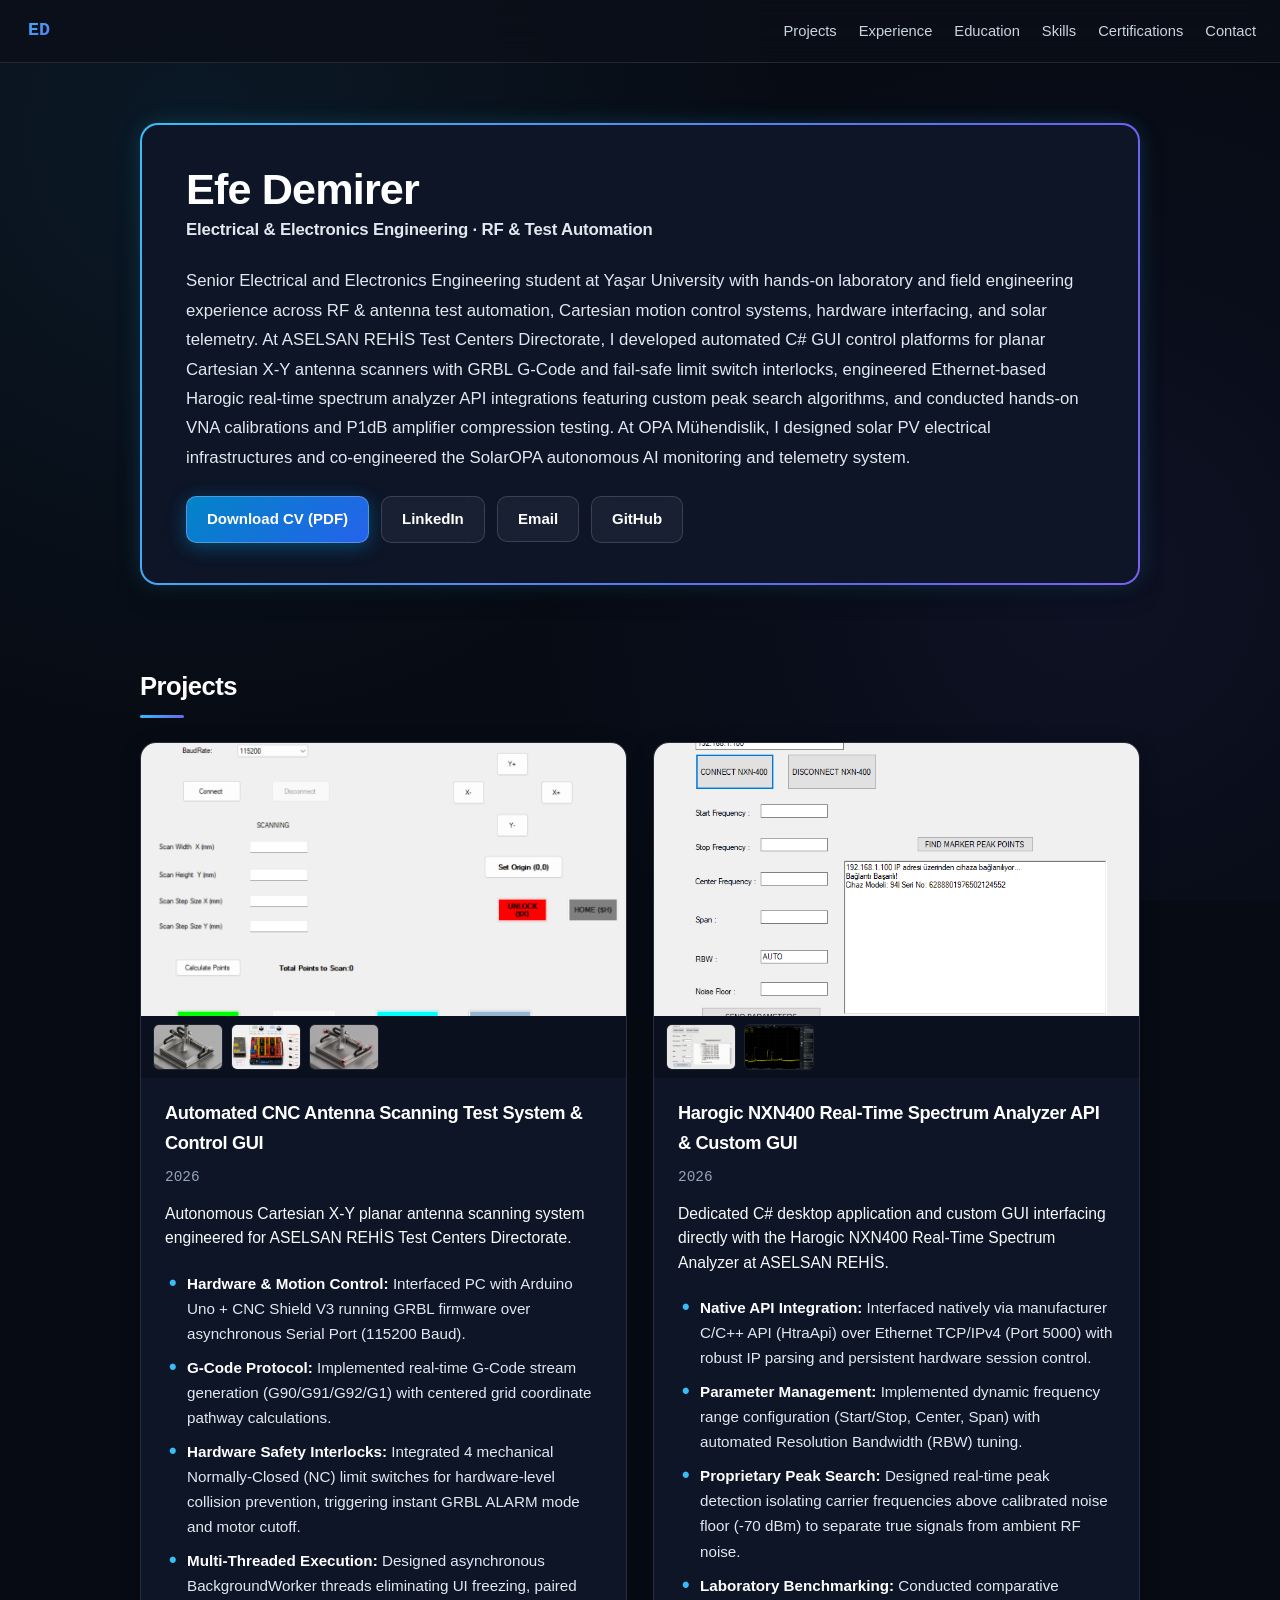
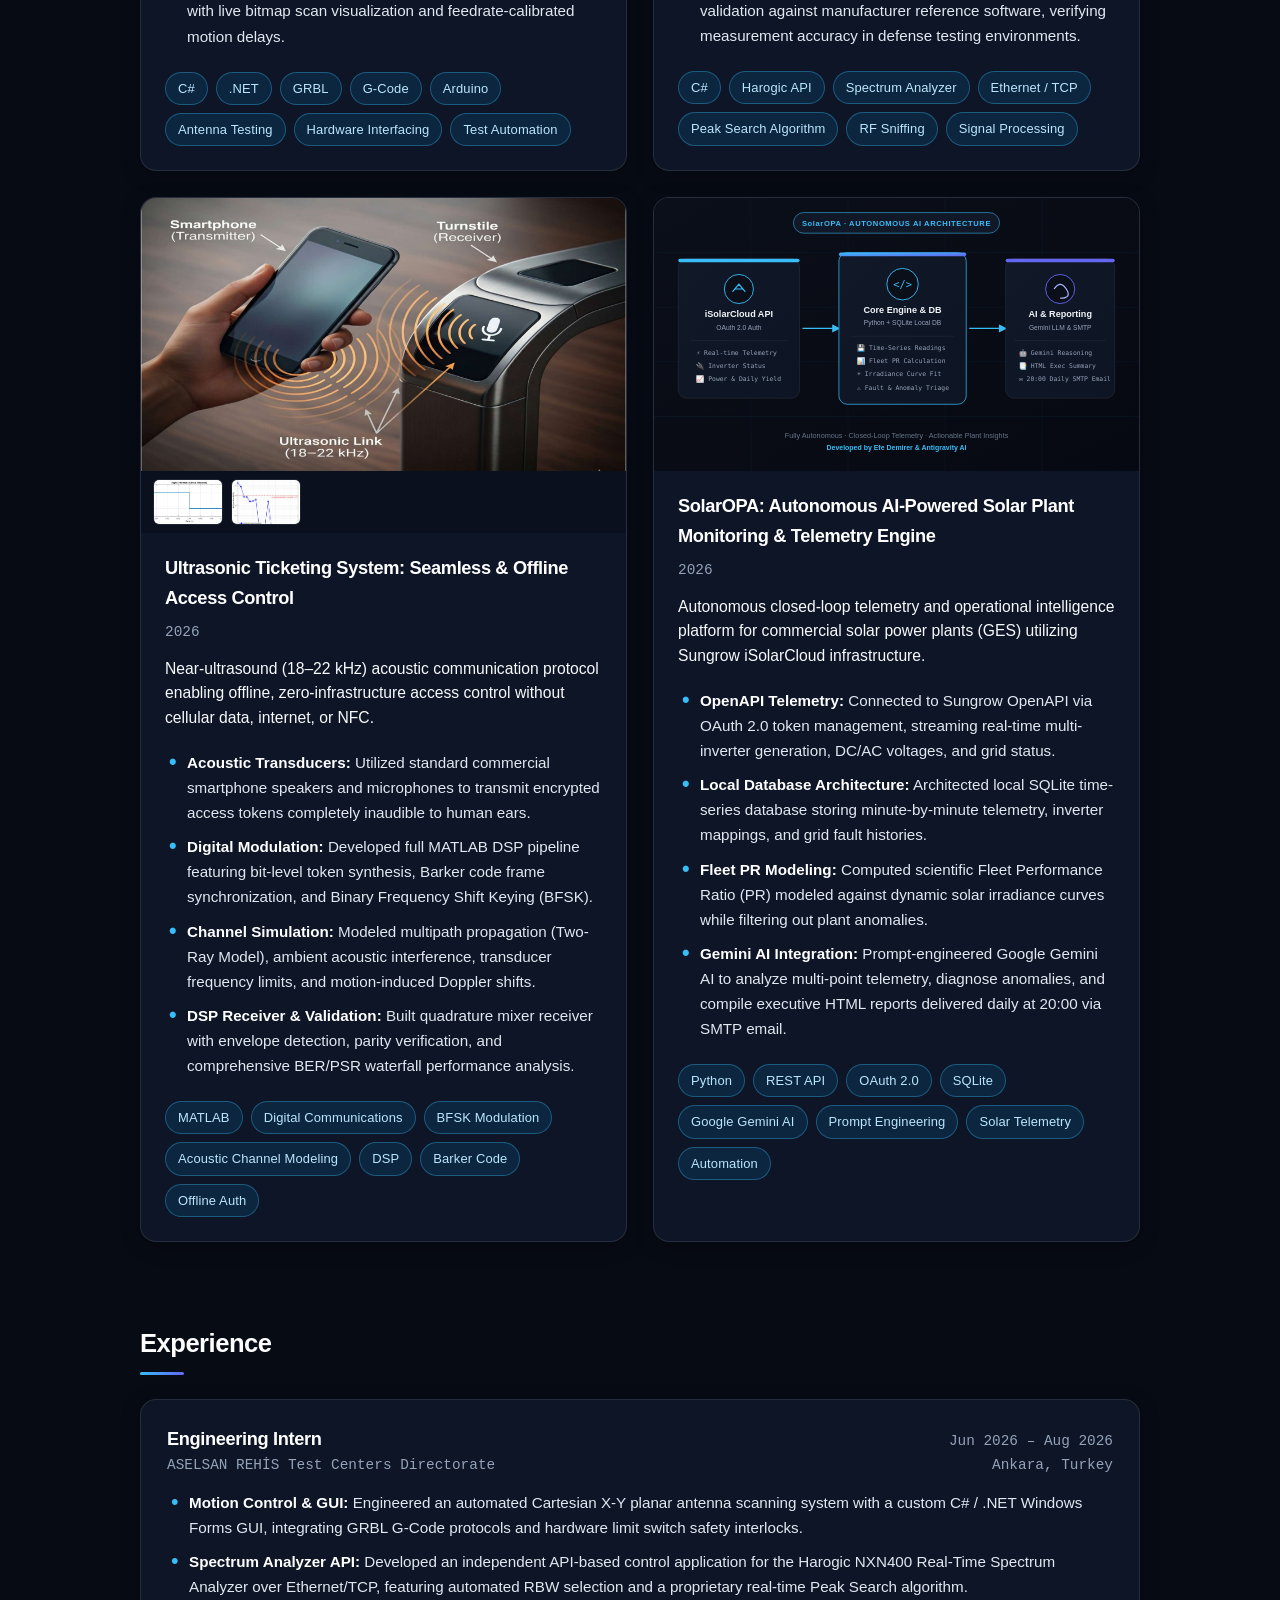
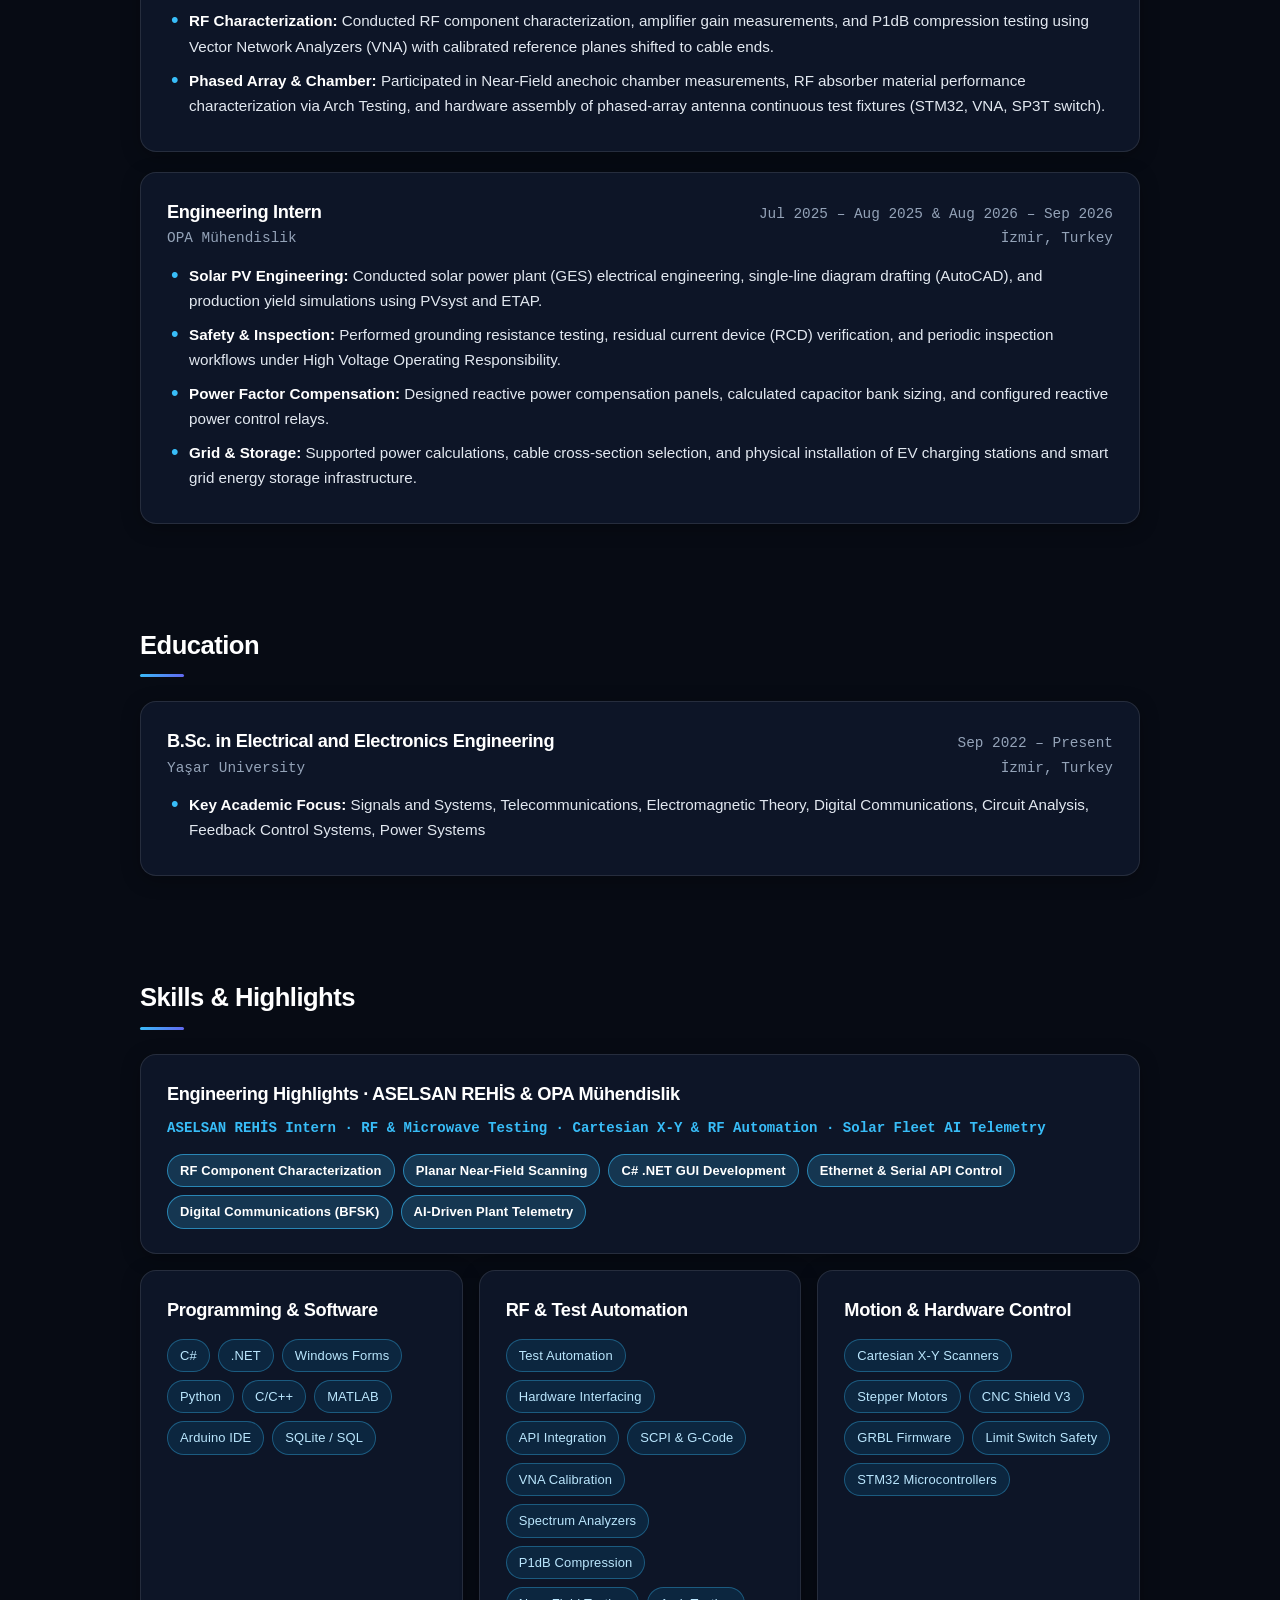
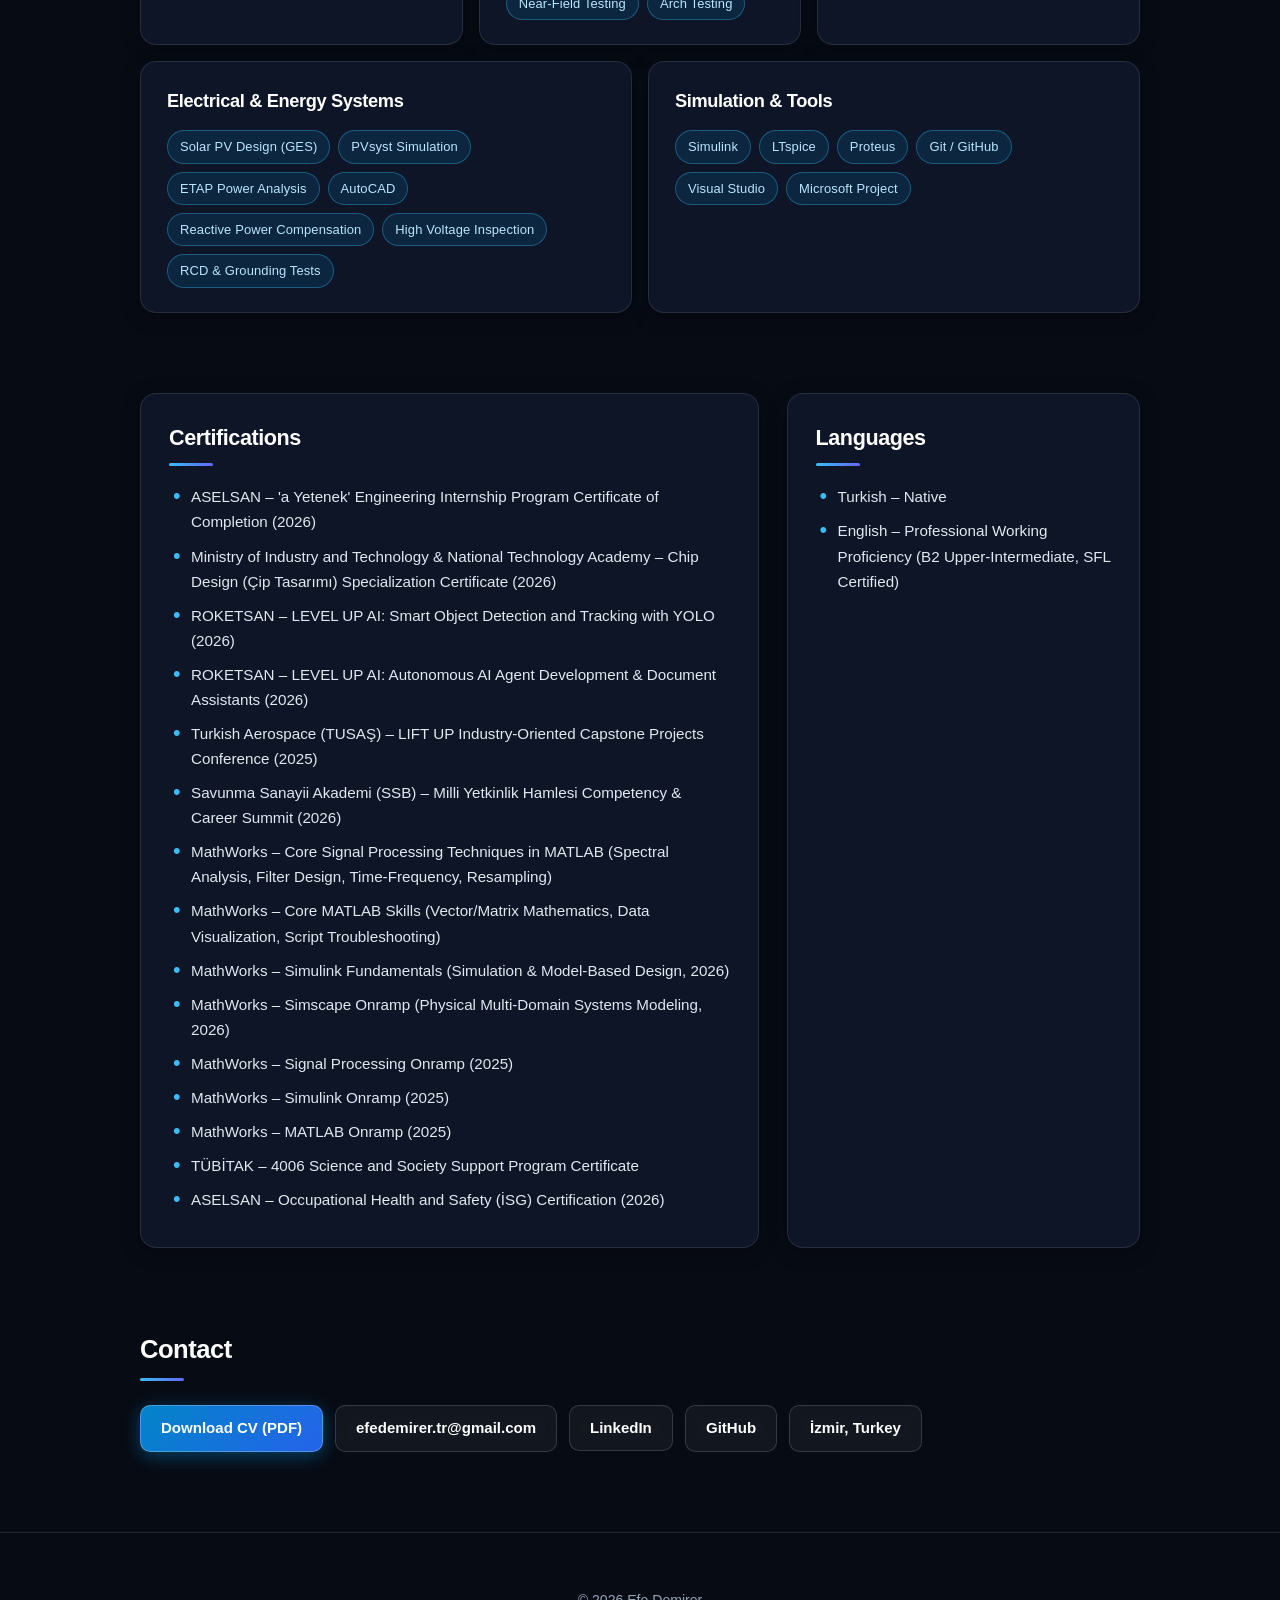
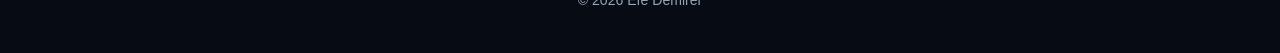
==== commit 6fa7417b: "Remove profile image from hero section per user request" ====
--- a/index.html
+++ b/index.html
@@ -23,15 +23,10 @@
   <main id="top">
     <section class="hero">
       <div class="hero-card animated-frame">
-        <div class="hero-layout">
-          <img class="avatar" src="assets/img/efe-demirer.jpg" alt="Efe Demirer">
-          <div class="hero-content">
-            <h1 id="name"></h1>
-            <p class="subtitle" id="title"></p>
-            <p id="summary"></p>
-            <div class="actions" id="actions"></div>
-          </div>
-        </div>
+        <h1 id="name"></h1>
+        <p class="subtitle" id="title"></p>
+        <p id="summary"></p>
+        <div class="actions" id="actions"></div>
       </div>
     </section>
 
--- a/style.css
+++ b/style.css
@@ -171,38 +171,6 @@
   padding: 40px 44px;
 }
 
-.hero-layout {
-  display: flex;
-  gap: 36px;
-  align-items: center;
-}
-
-.avatar {
-  width: 146px;
-  height: 146px;
-  border-radius: 50%;
-  object-fit: cover;
-  border: 3px solid rgba(56, 189, 248, 0.65);
-  box-shadow: 0 0 0 4px rgba(56, 189, 248, 0.18),
-              0 0 25px rgba(56, 189, 248, 0.28),
-              0 12px 30px -4px rgba(0, 0, 0, 0.7);
-  display: block;
-  flex-shrink: 0;
-  transition: transform 0.3s ease, box-shadow 0.3s ease;
-}
-
-.avatar:hover {
-  transform: scale(1.04);
-  box-shadow: 0 0 0 6px rgba(56, 189, 248, 0.35),
-              0 0 35px rgba(56, 189, 248, 0.45),
-              0 16px 36px -4px rgba(0, 0, 0, 0.8);
-}
-
-.hero-content {
-  flex: 1;
-  min-width: 0;
-}
-
 .hero h1 {
   margin: 0;
   font-size: 2.7rem;
@@ -607,21 +575,8 @@
   .hero-card {
     padding: 32px 22px;
   }
-  .hero-layout {
-    flex-direction: column;
-    text-align: center;
-    gap: 22px;
-  }
-  .avatar {
-    width: 130px;
-    height: 130px;
-    margin: 0 auto;
-  }
   .hero h1 {
     font-size: 2.1rem;
-  }
-  .actions {
-    justify-content: center;
   }
   .two {
     grid-template-columns: 1fr;
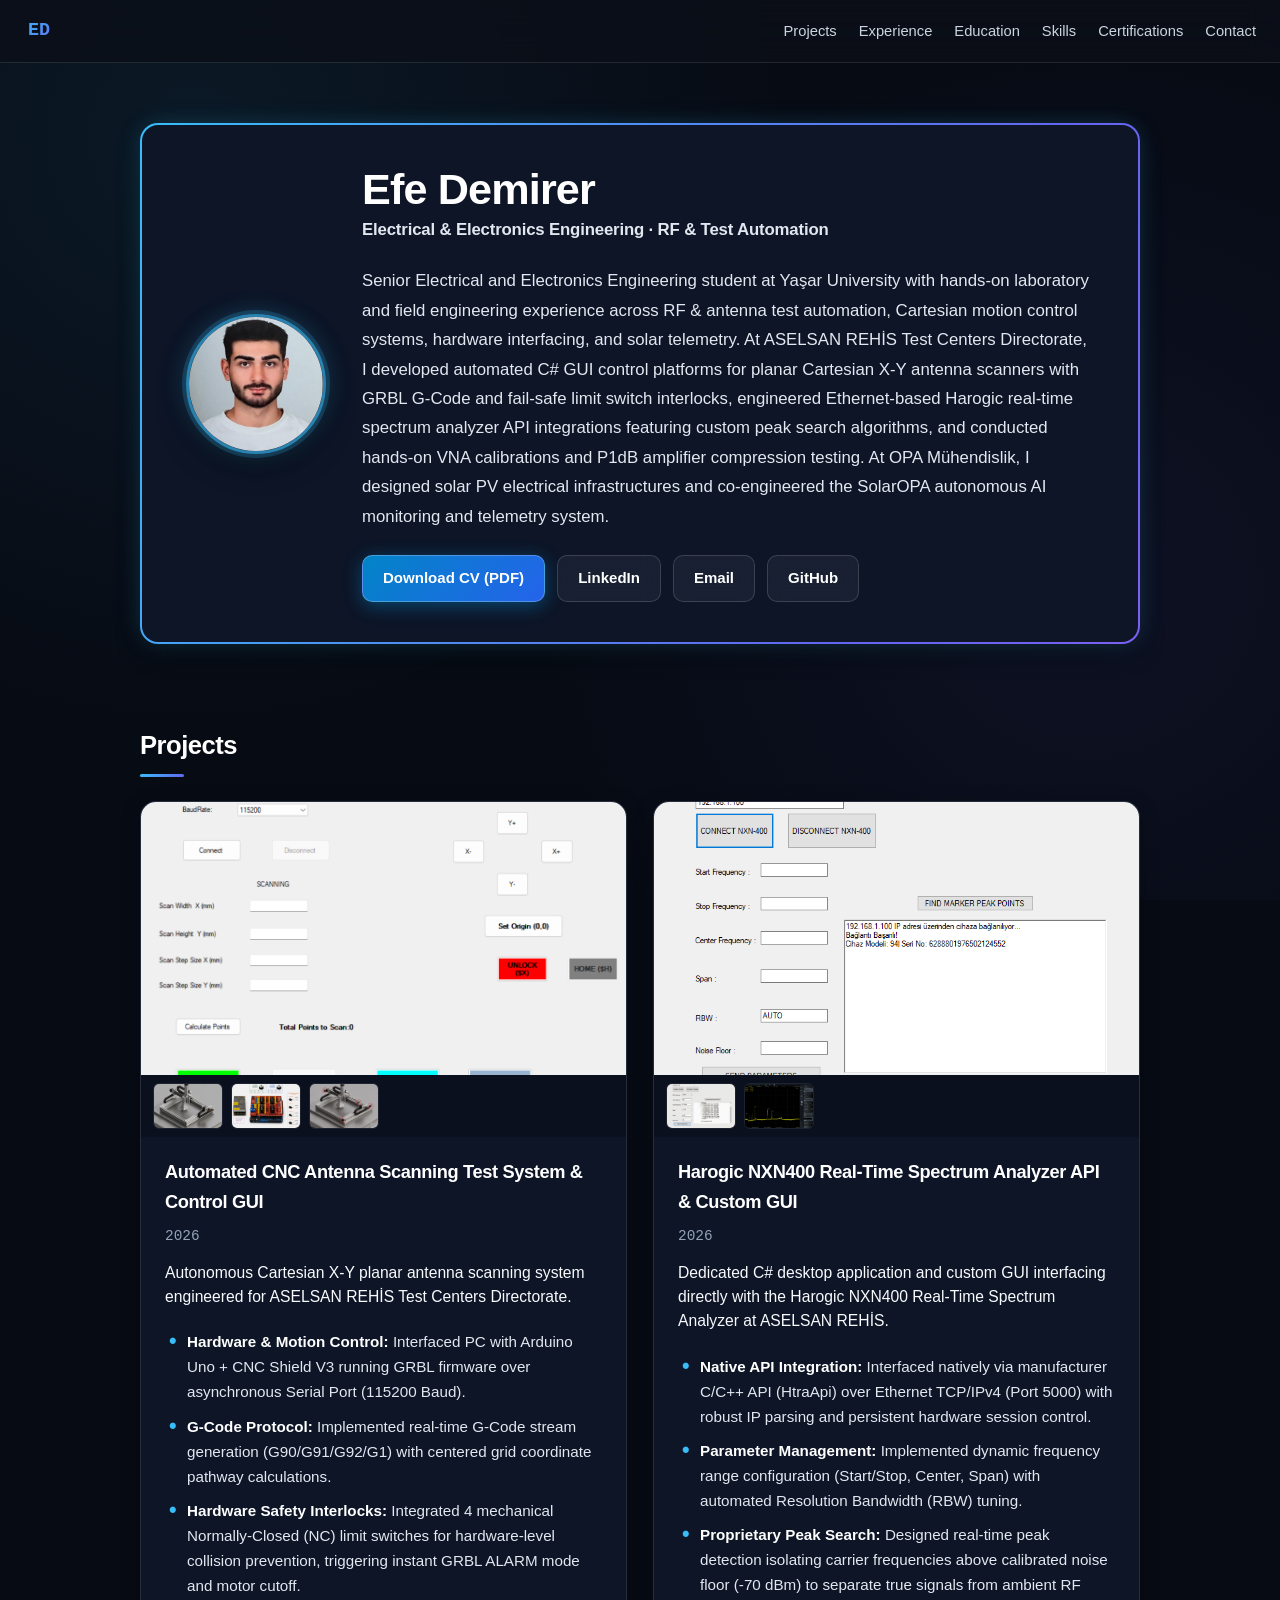
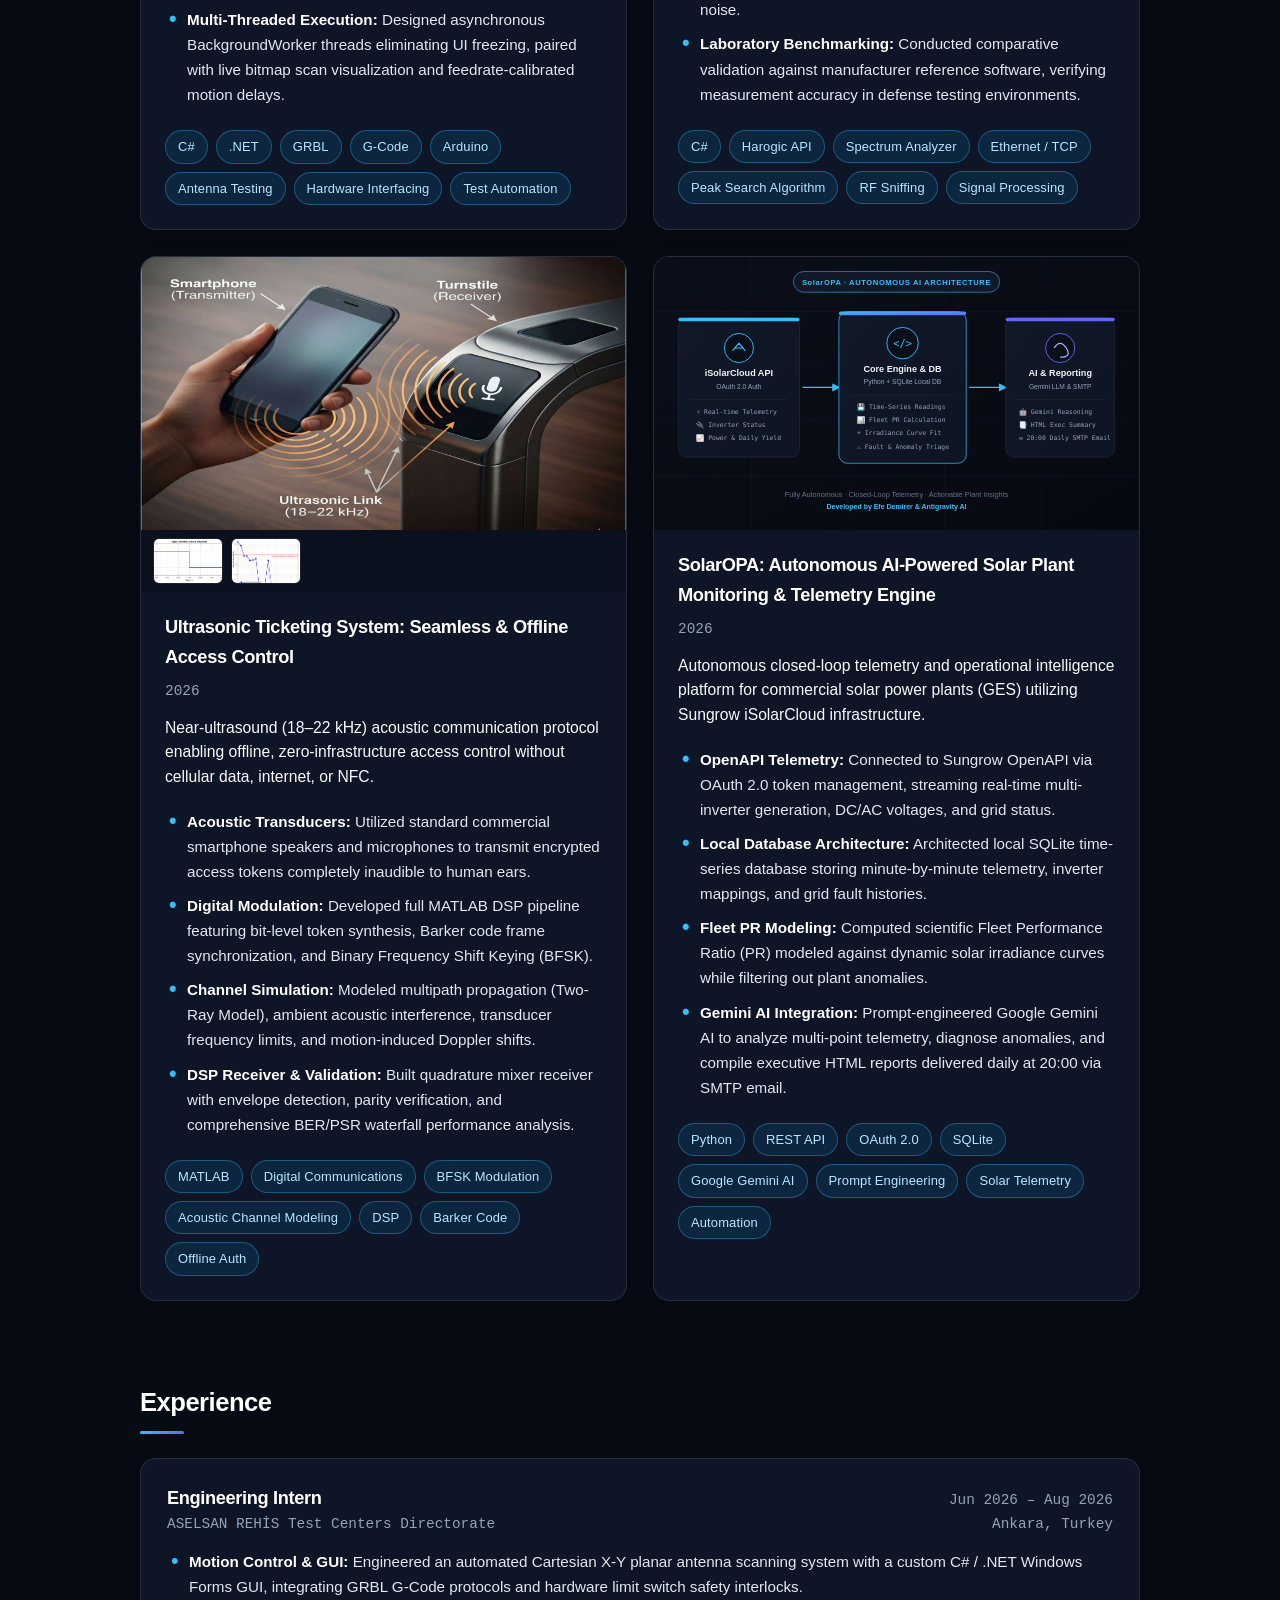
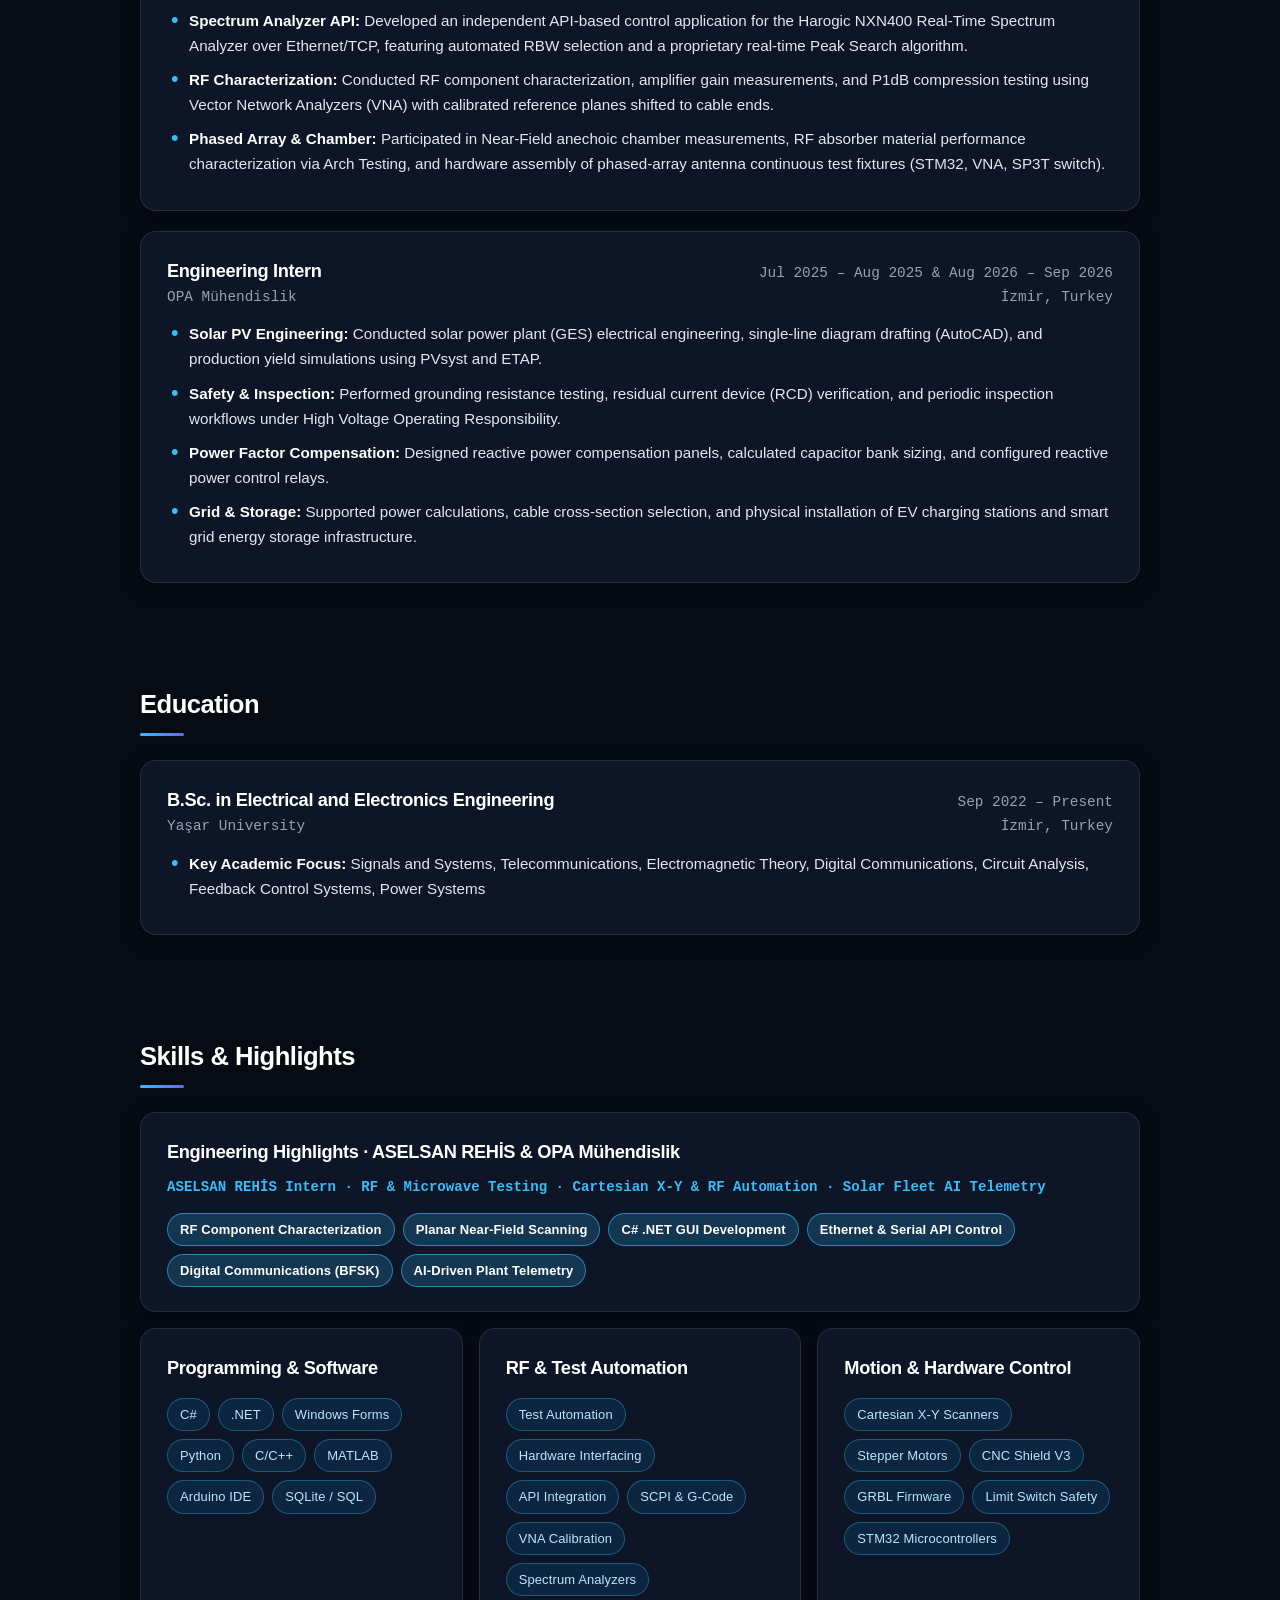
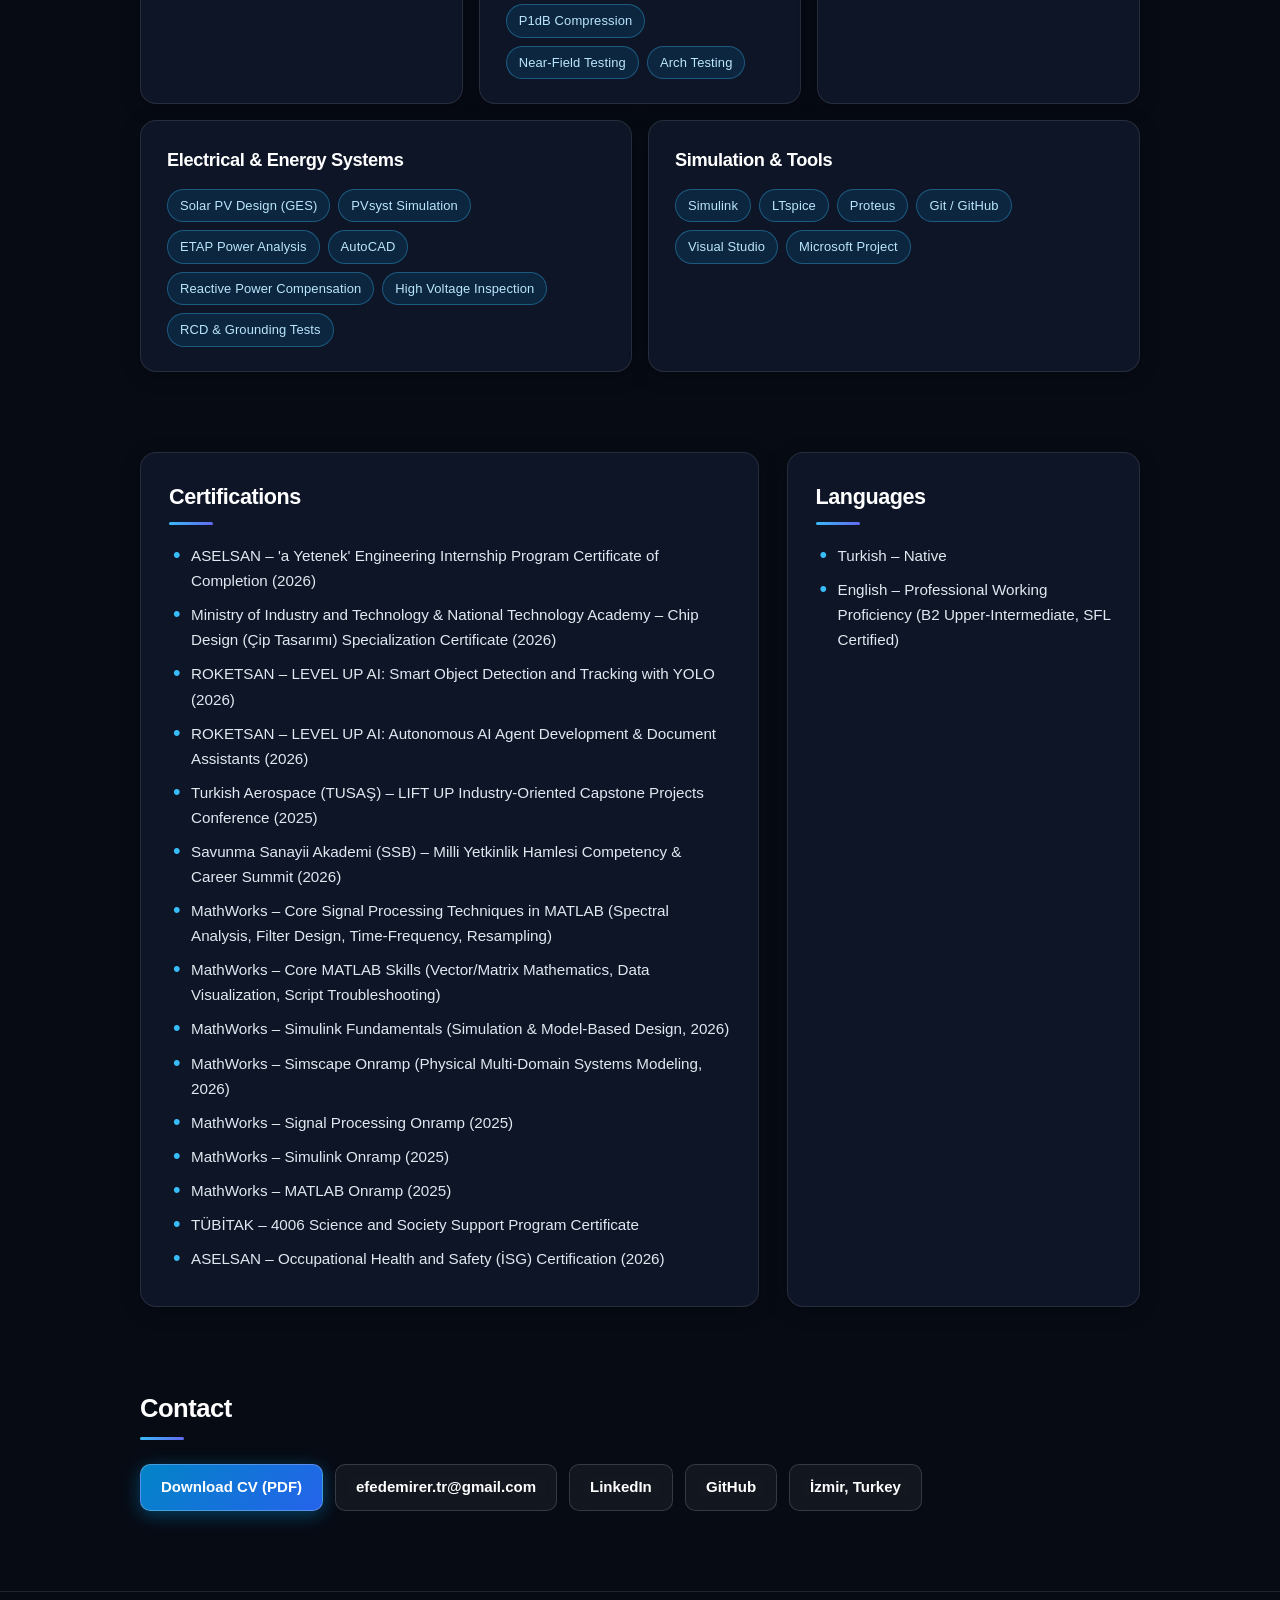
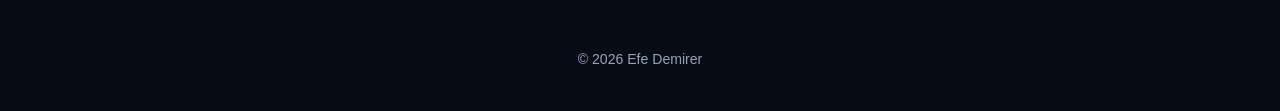
==== commit d60d8c19: "Add GitHub profile picture to hero section with responsive layout" ====
--- a/index.html
+++ b/index.html
@@ -23,10 +23,15 @@
   <main id="top">
     <section class="hero">
       <div class="hero-card animated-frame">
-        <h1 id="name"></h1>
-        <p class="subtitle" id="title"></p>
-        <p id="summary"></p>
-        <div class="actions" id="actions"></div>
+        <div class="hero-layout">
+          <img class="avatar" src="assets/img/efe-demirer.jpg" alt="Efe Demirer">
+          <div class="hero-content">
+            <h1 id="name"></h1>
+            <p class="subtitle" id="title"></p>
+            <p id="summary"></p>
+            <div class="actions" id="actions"></div>
+          </div>
+        </div>
       </div>
     </section>
 
--- a/style.css
+++ b/style.css
@@ -171,6 +171,38 @@
   padding: 40px 44px;
 }
 
+.hero-layout {
+  display: flex;
+  gap: 36px;
+  align-items: center;
+}
+
+.avatar {
+  width: 140px;
+  height: 140px;
+  border-radius: 50%;
+  object-fit: cover;
+  border: 3px solid rgba(56, 189, 248, 0.65);
+  box-shadow: 0 0 0 4px rgba(56, 189, 248, 0.18),
+              0 0 25px rgba(56, 189, 248, 0.28),
+              0 12px 30px -4px rgba(0, 0, 0, 0.7);
+  display: block;
+  flex-shrink: 0;
+  transition: transform 0.3s ease, box-shadow 0.3s ease;
+}
+
+.avatar:hover {
+  transform: scale(1.04);
+  box-shadow: 0 0 0 6px rgba(56, 189, 248, 0.35),
+              0 0 35px rgba(56, 189, 248, 0.45),
+              0 16px 36px -4px rgba(0, 0, 0, 0.8);
+}
+
+.hero-content {
+  flex: 1;
+  min-width: 0;
+}
+
 .hero h1 {
   margin: 0;
   font-size: 2.7rem;
@@ -575,8 +607,21 @@
   .hero-card {
     padding: 32px 22px;
   }
+  .hero-layout {
+    flex-direction: column;
+    text-align: center;
+    gap: 22px;
+  }
+  .avatar {
+    width: 124px;
+    height: 124px;
+    margin: 0 auto;
+  }
   .hero h1 {
     font-size: 2.1rem;
+  }
+  .actions {
+    justify-content: center;
   }
   .two {
     grid-template-columns: 1fr;
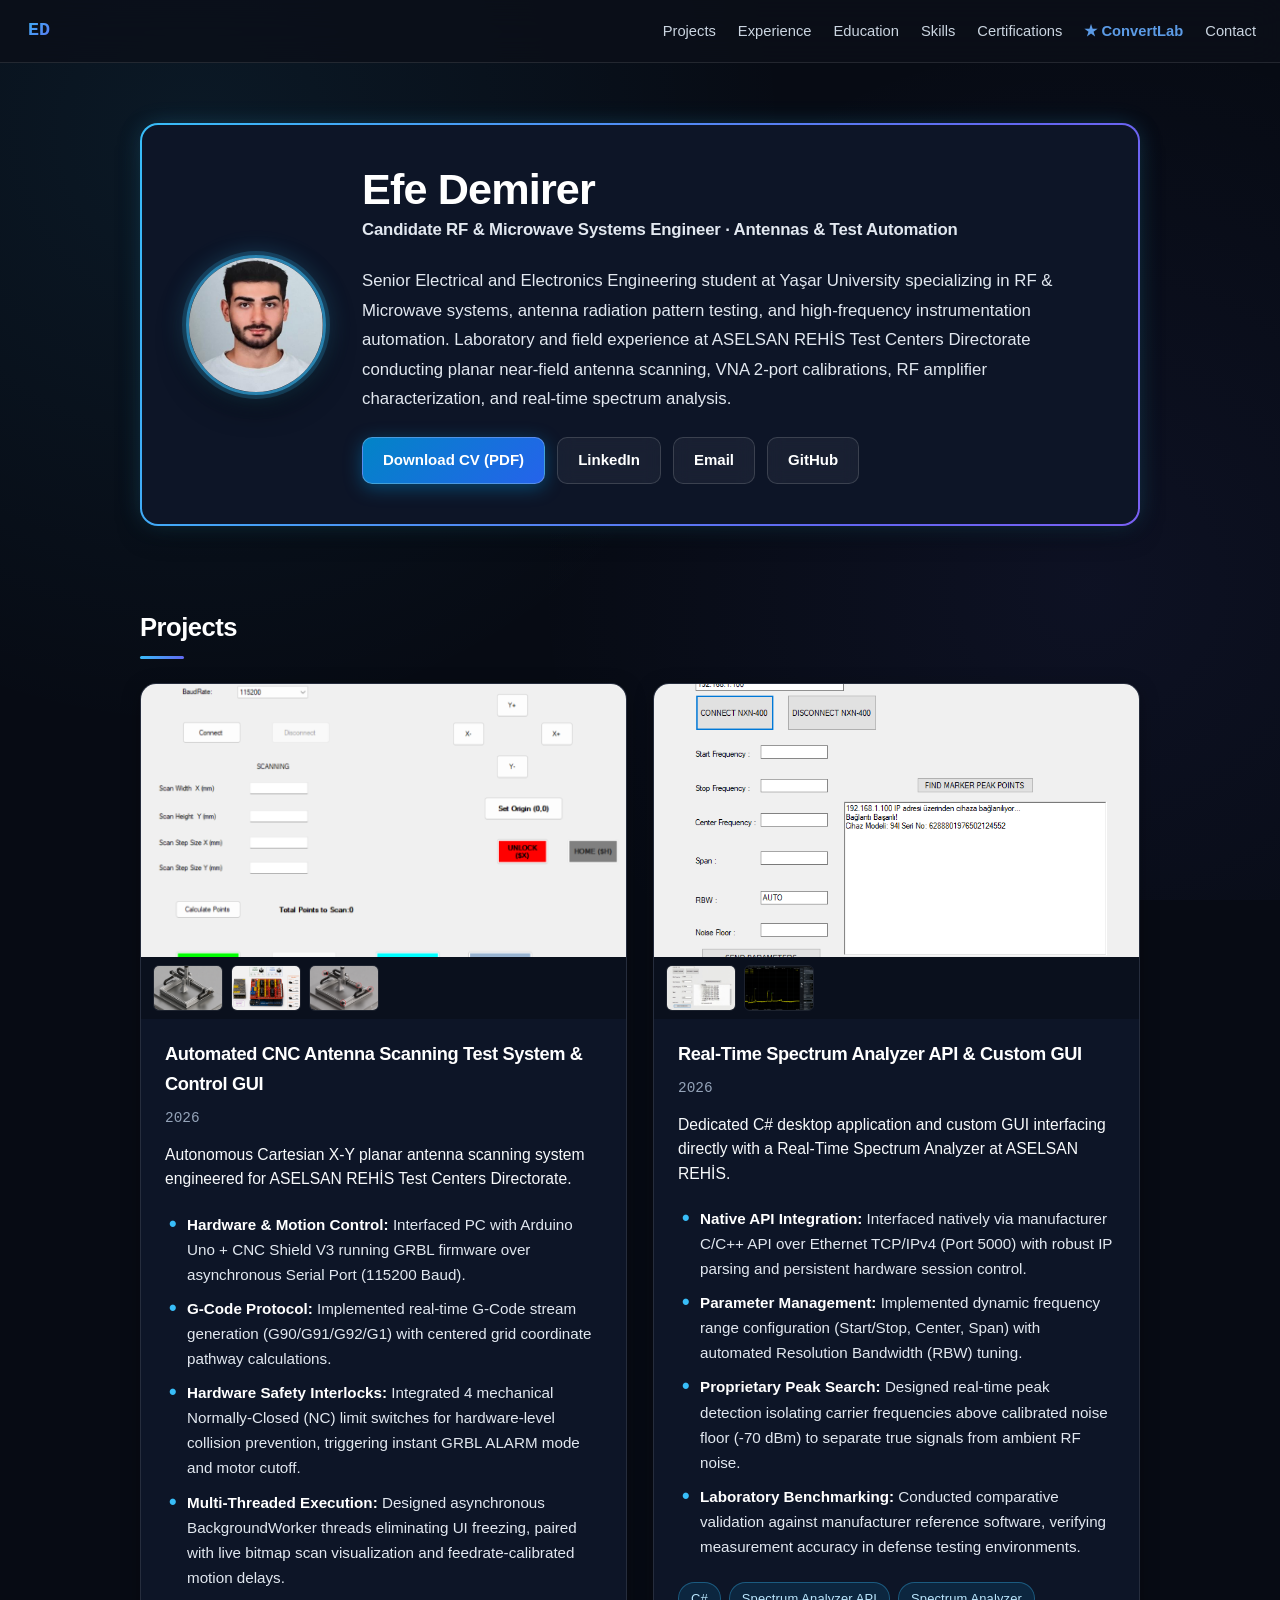
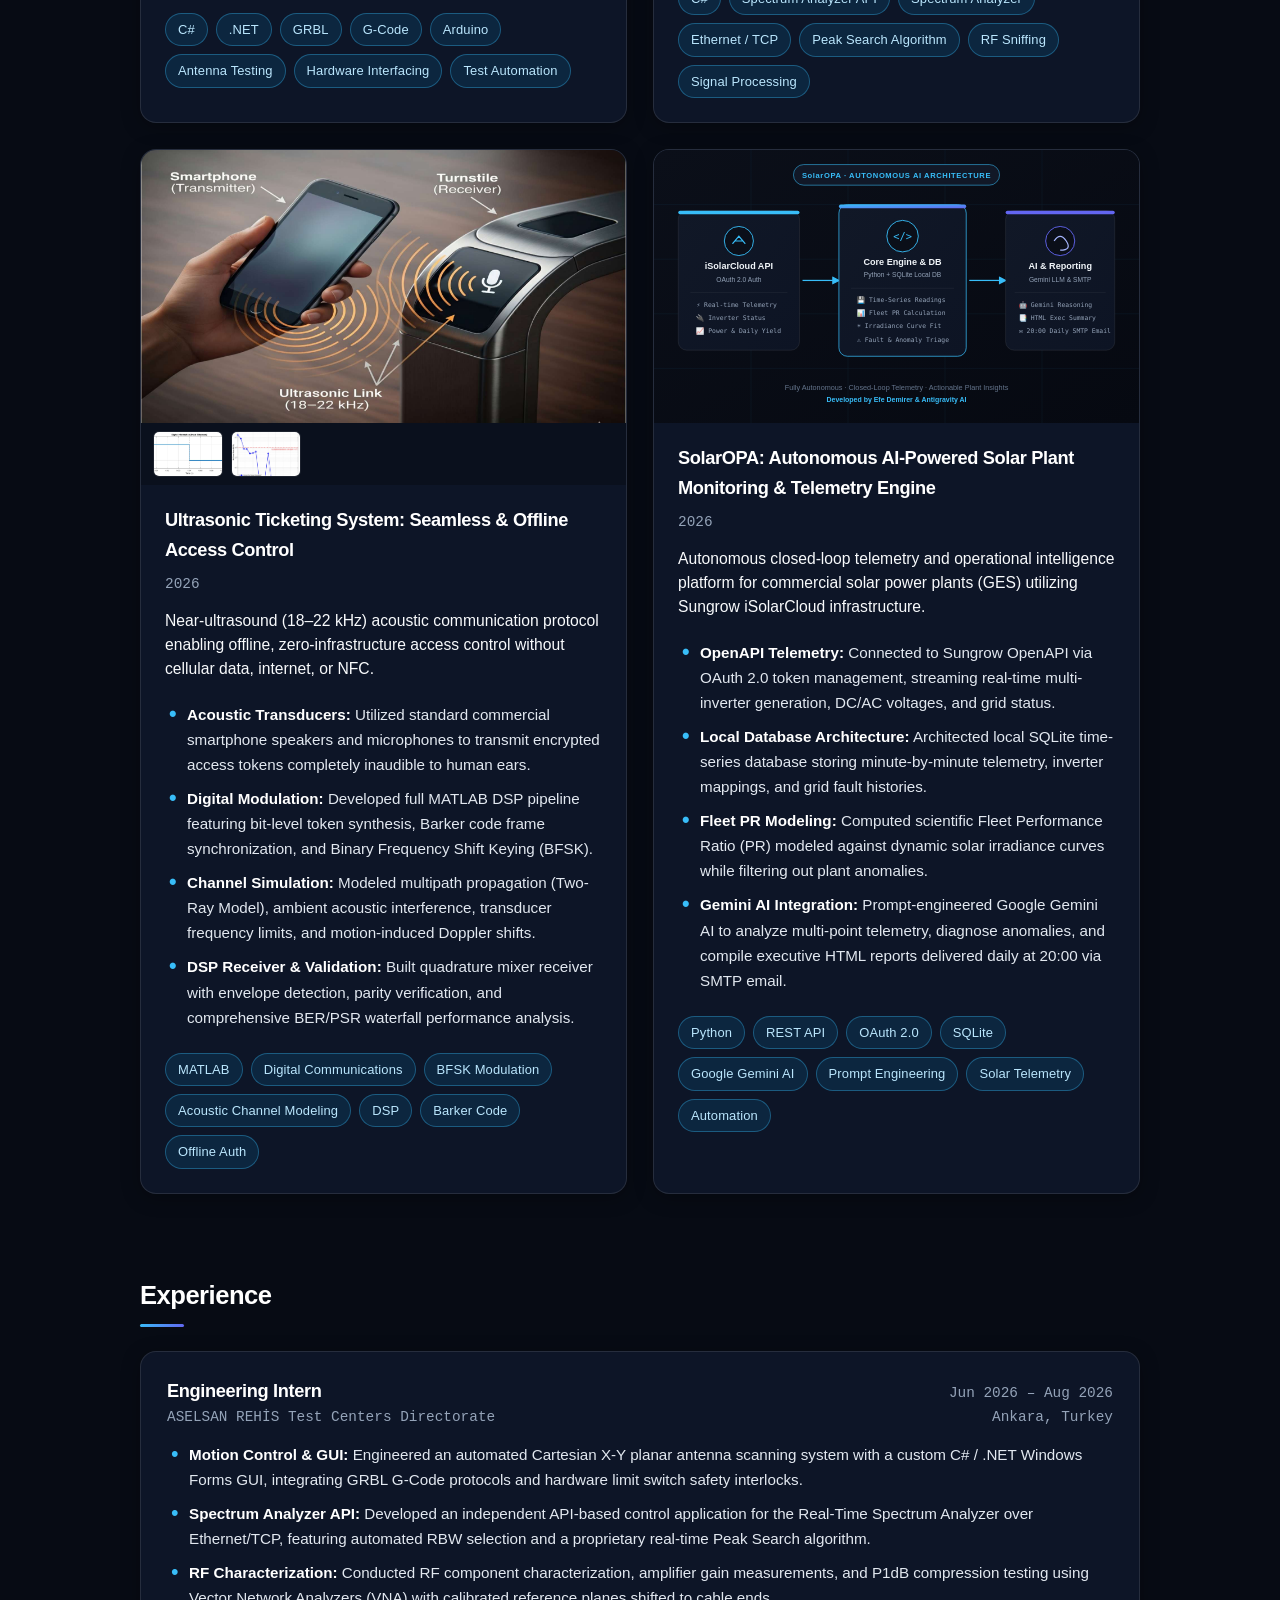
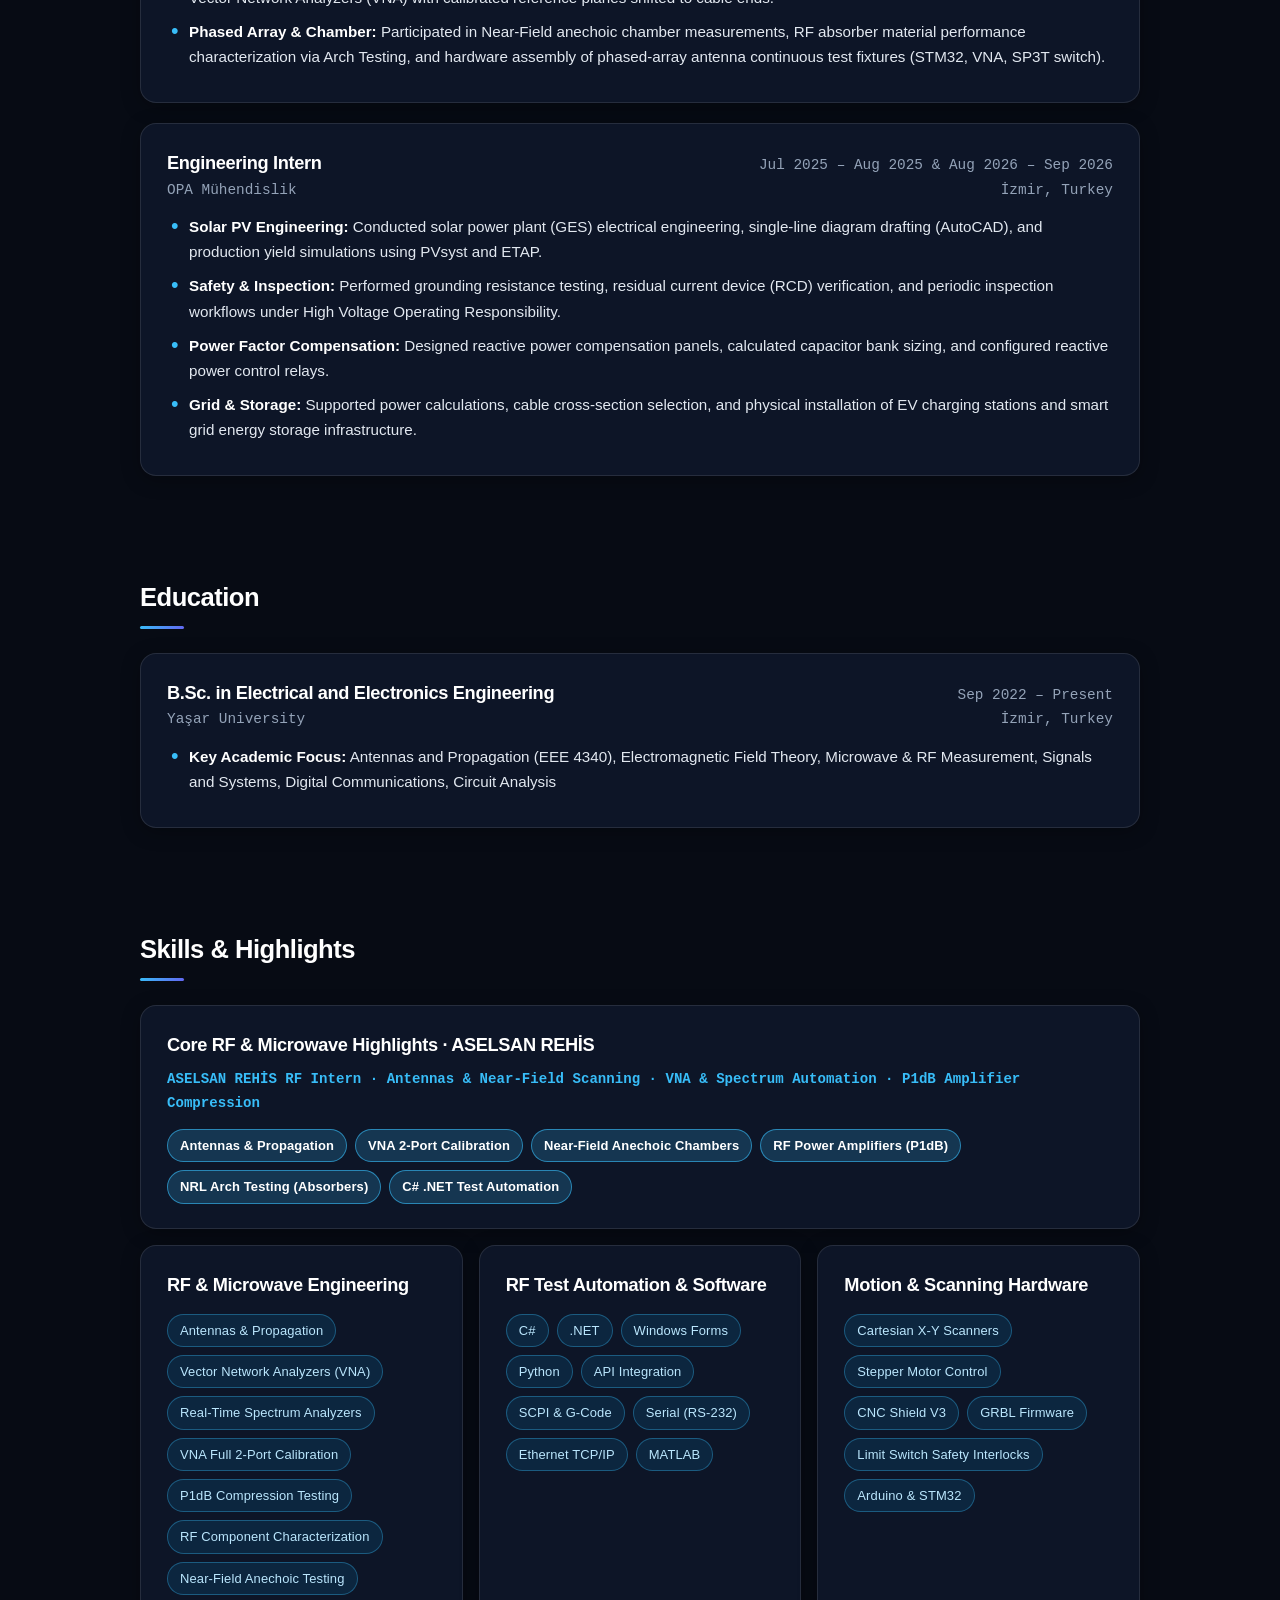
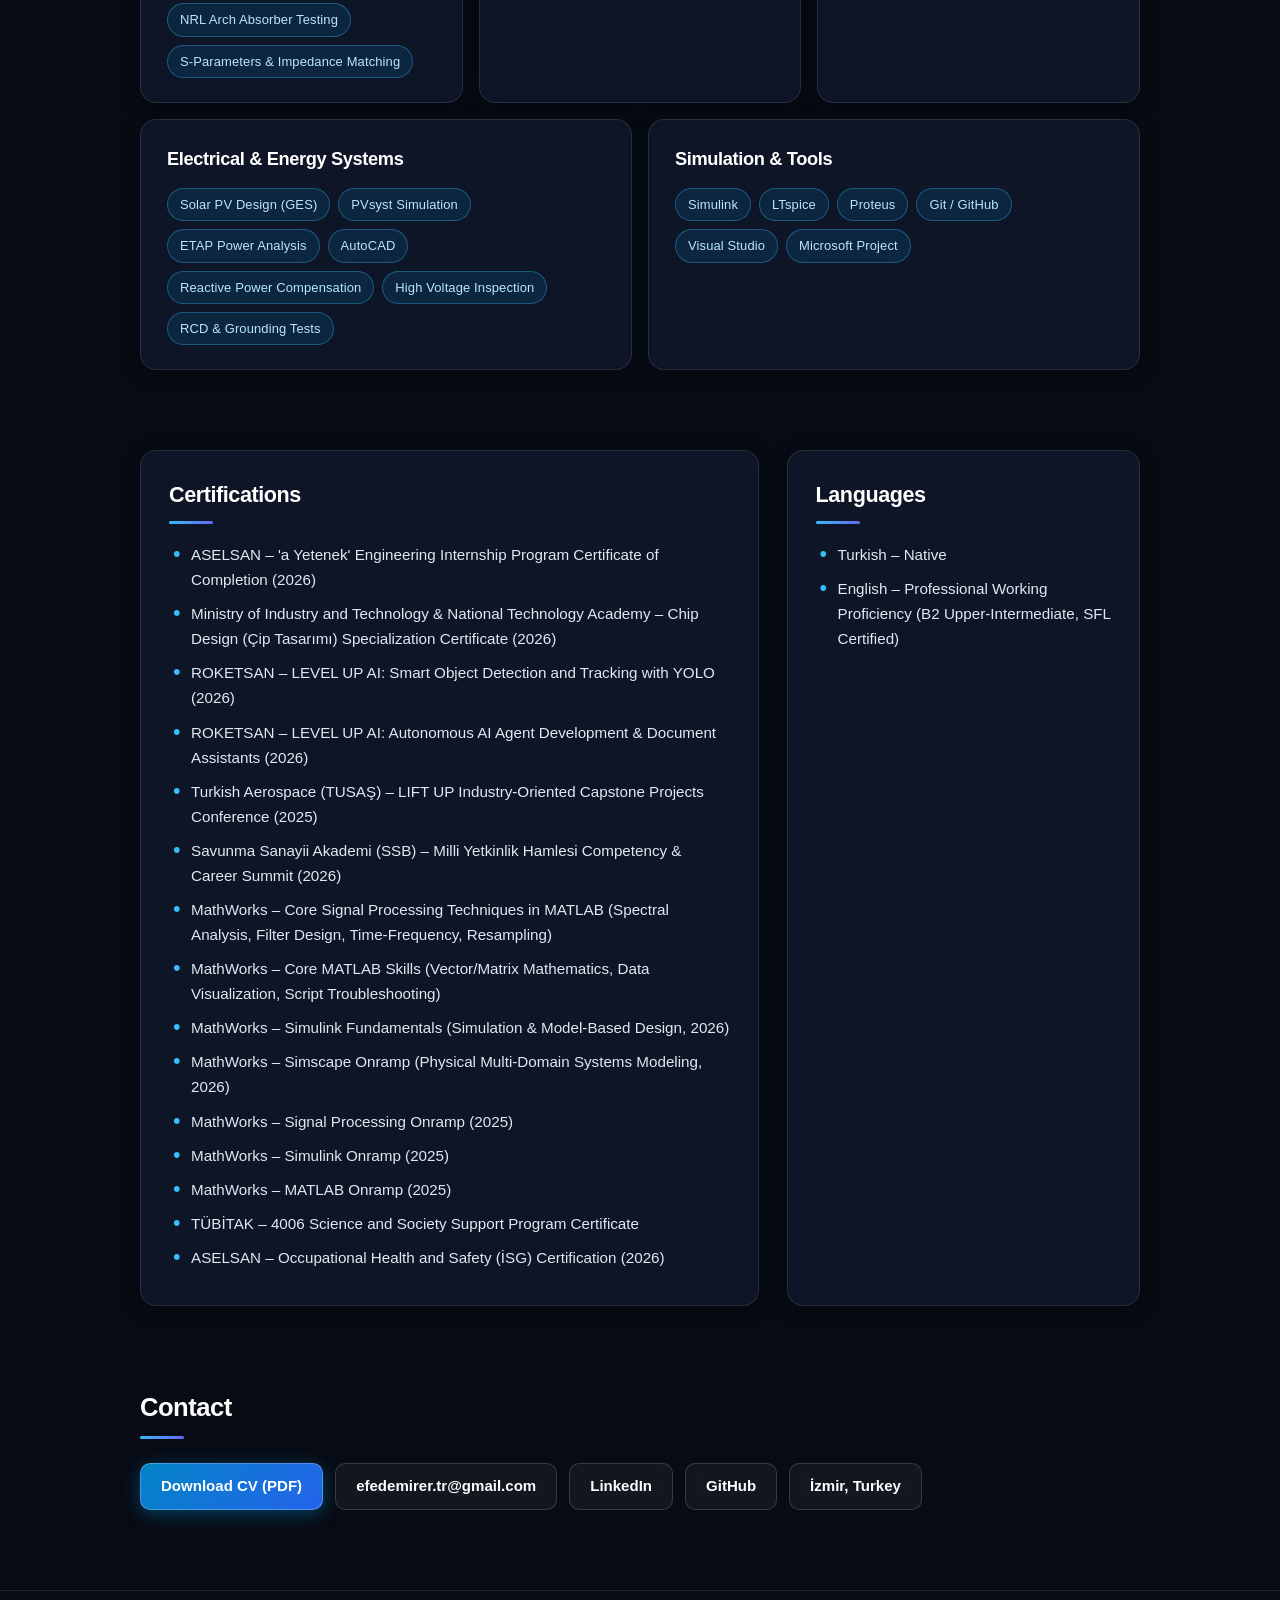
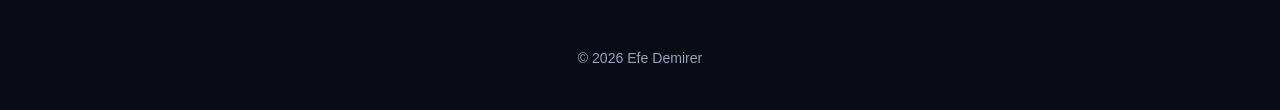
==== commit 54e81066: "Deploy ConvertLab - CS:GO Tactical Unit Converter and Engineering Matrix" ====
--- a/index.html
+++ b/index.html
@@ -16,6 +16,7 @@
       <a href="#education">Education</a>
       <a href="#skills">Skills</a>
       <a href="#extra">Certifications</a>
+      <a href="convertlab/" style="color: #5c9be6; font-weight: 700;">★ ConvertLab</a>
       <a href="#contact">Contact</a>
     </nav>
   </header>
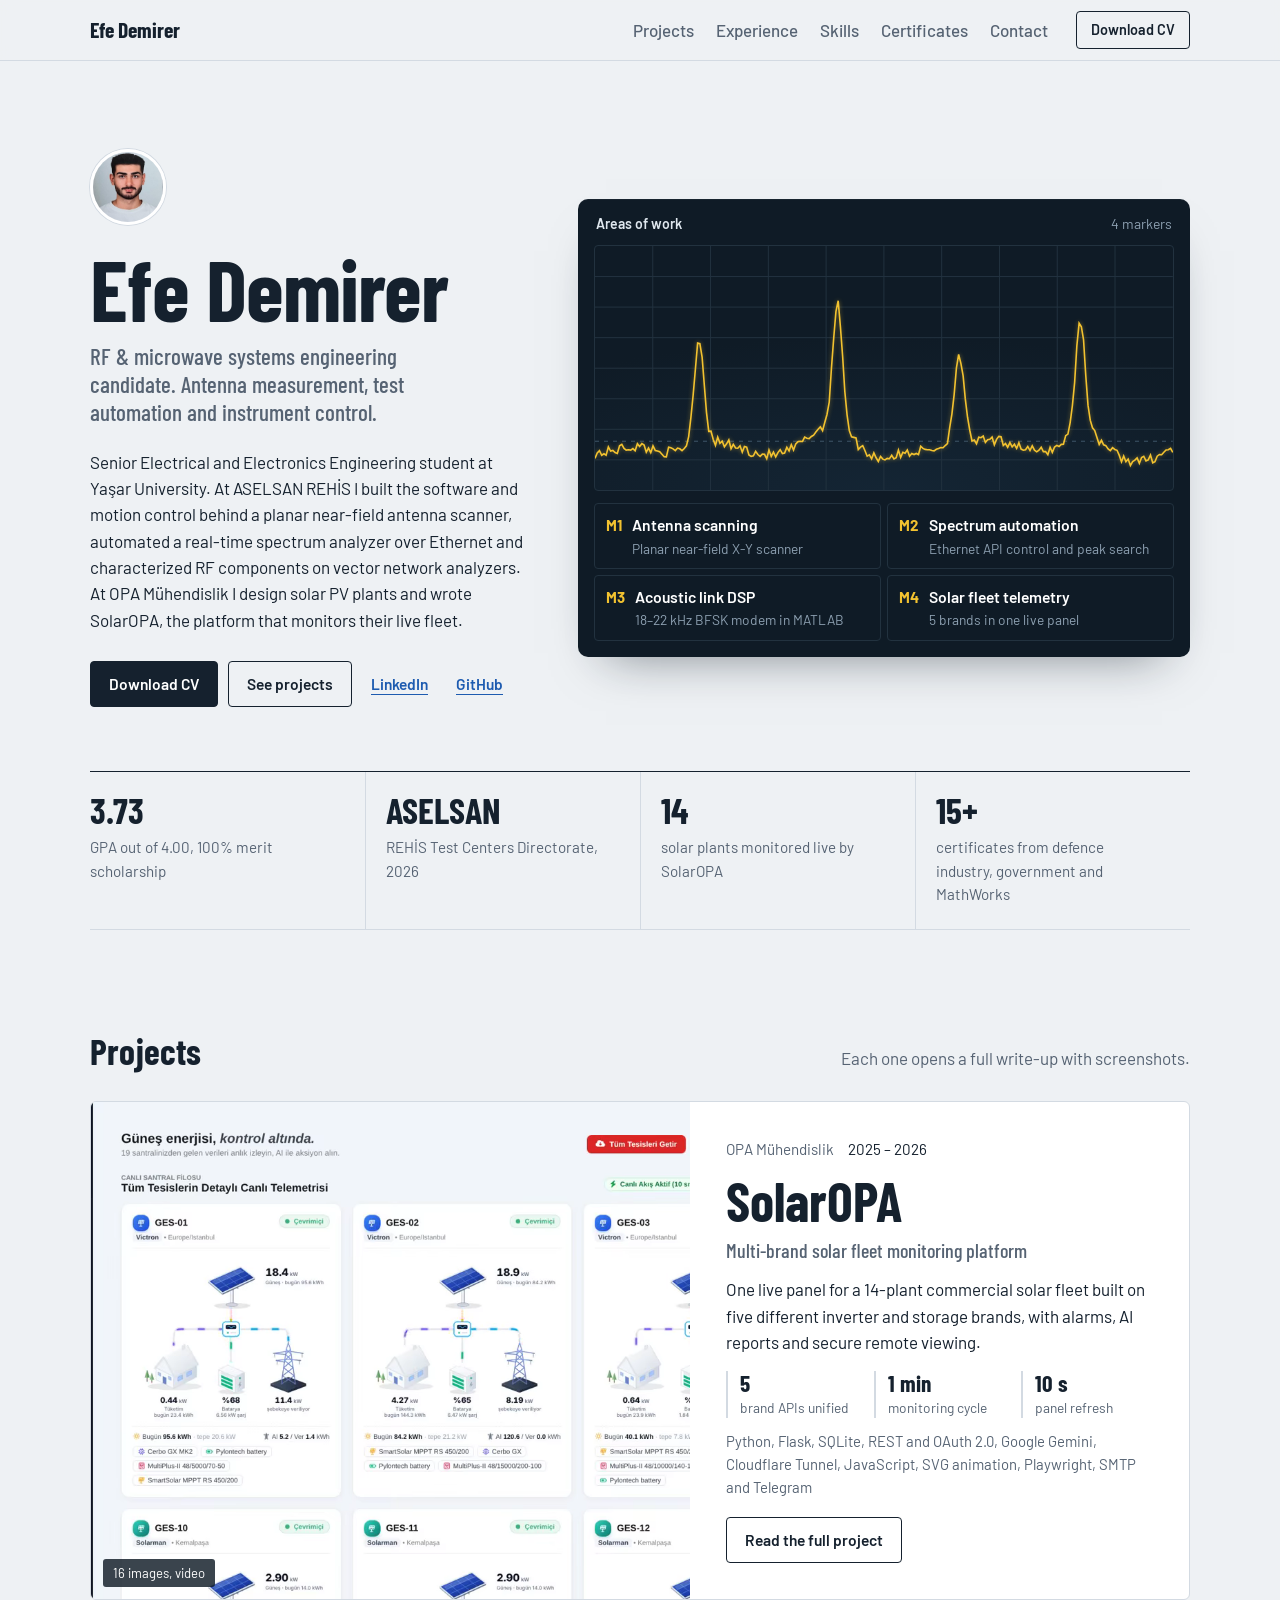
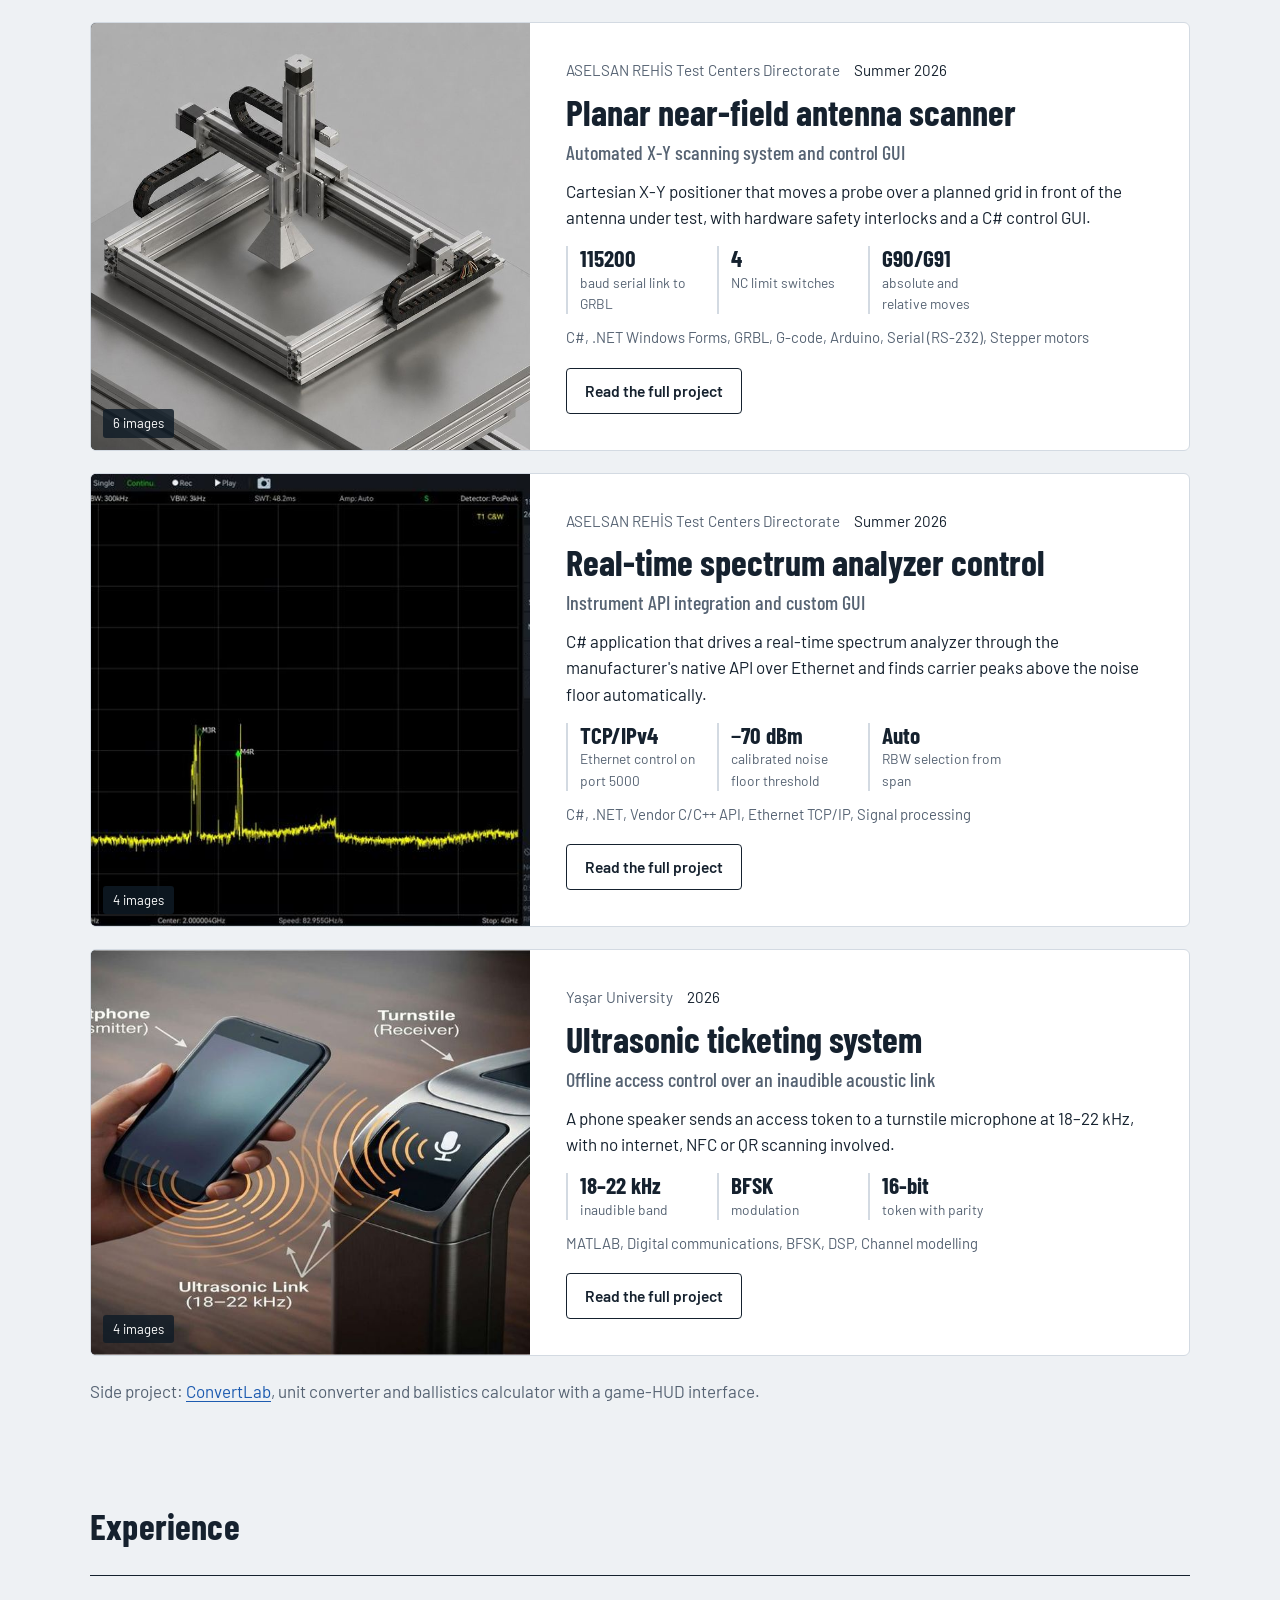
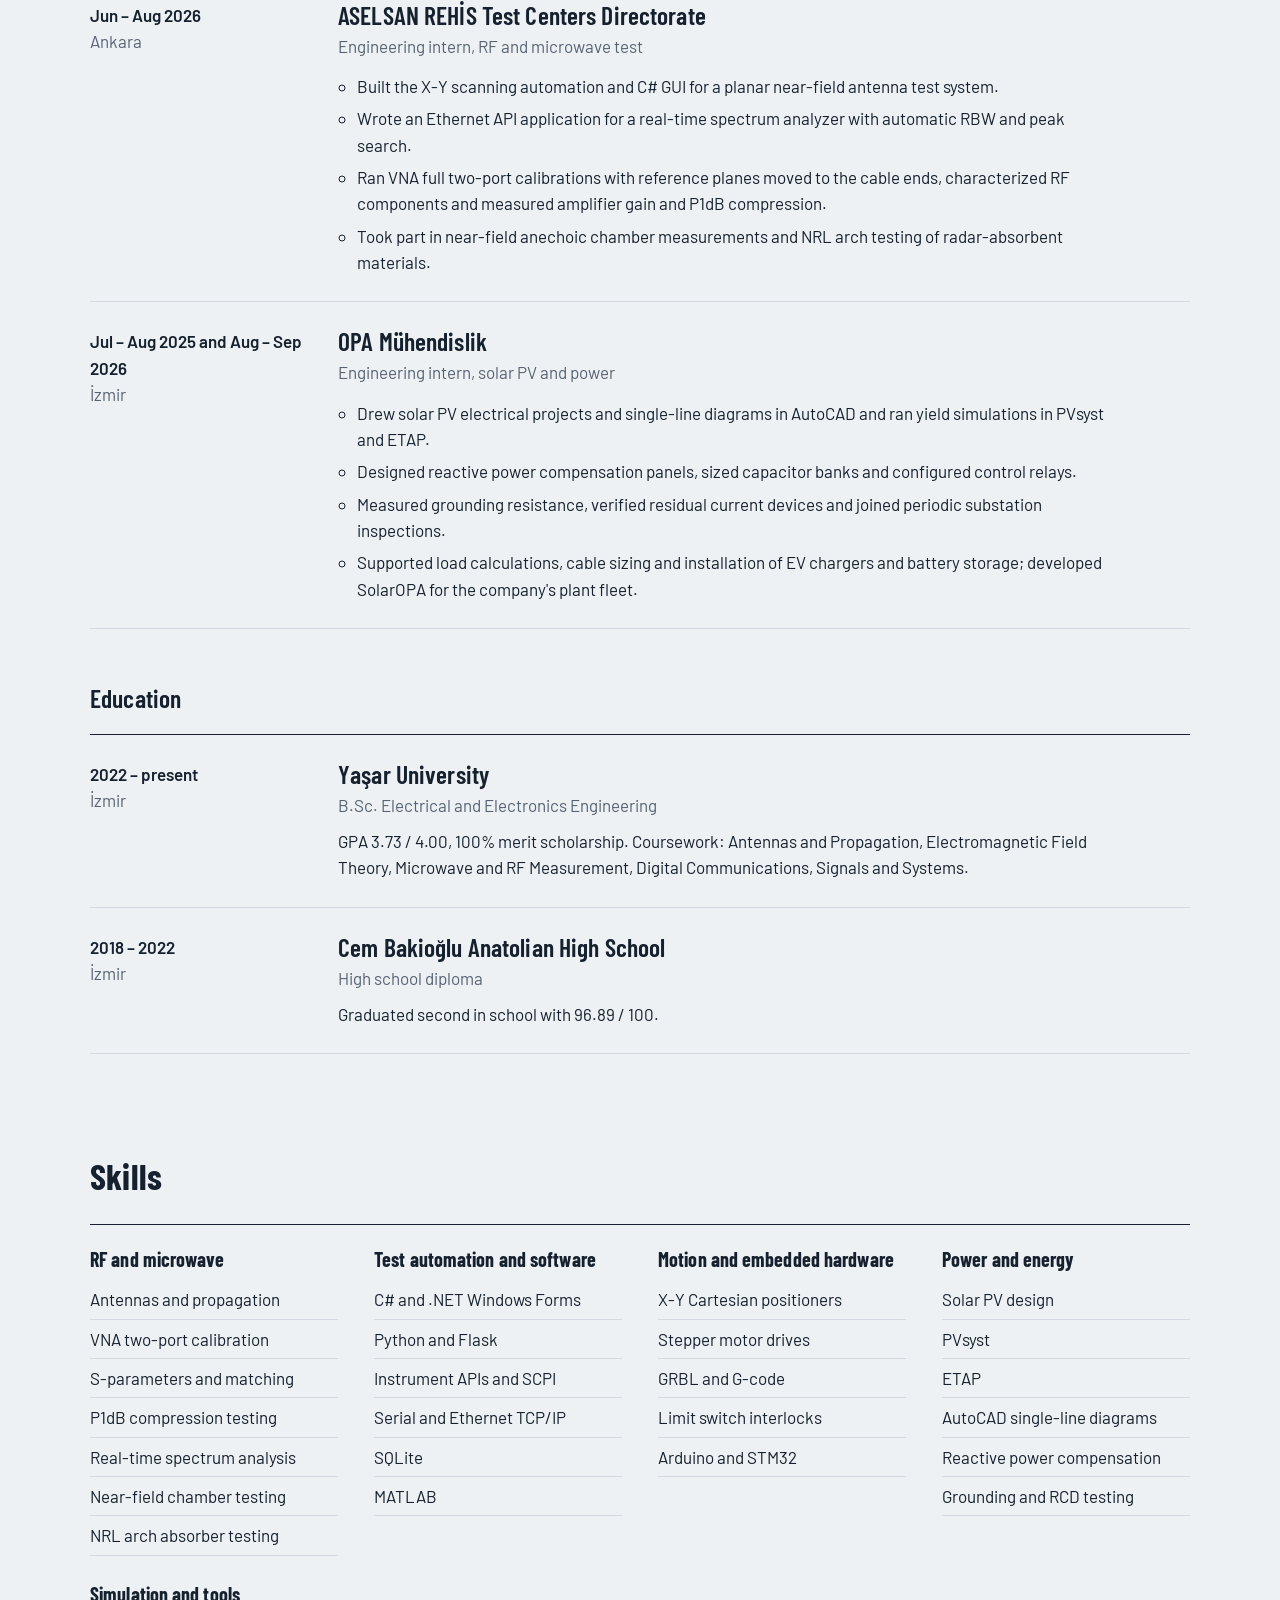
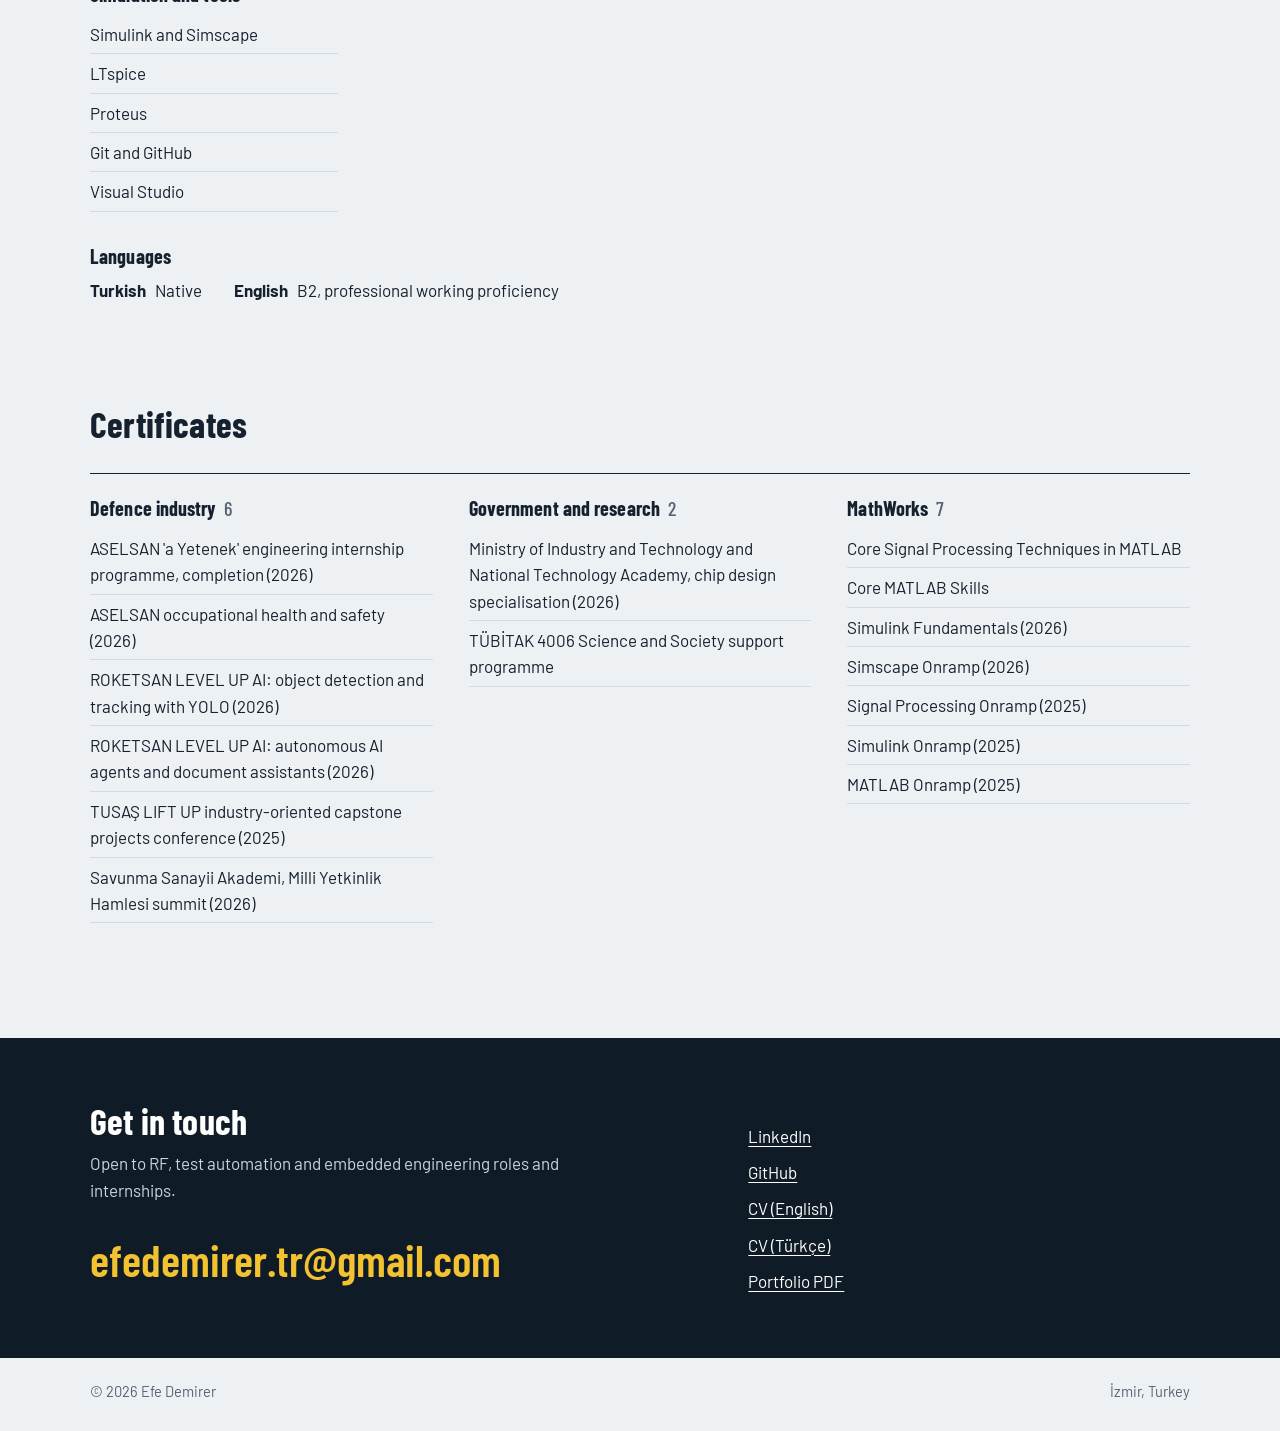
==== commit d856d7d2: "Redesign portfolio: instrument-style hero, project case studies with galleries, timeline, skills and" ====
--- a/index.html
+++ b/index.html
@@ -3,84 +3,139 @@
 <head>
   <meta charset="utf-8">
   <meta name="viewport" content="width=device-width, initial-scale=1">
-  <title>Efe Demirer – Electrical &amp; Electronics Engineering Portfolio</title>
-  <meta name="description" content="Efe Demirer – Electrical & Electronics Engineering student. RF & antenna test automation, hardware interfacing, and solar telemetry portfolio.">
+  <title>Efe Demirer · RF & Microwave Systems, Test Automation</title>
+  <meta name="description" content="Efe Demirer, Electrical and Electronics Engineering student. Antenna near-field scanning, spectrum analyzer automation, acoustic link DSP and the SolarOPA solar fleet monitoring platform.">
+  <meta property="og:title" content="Efe Demirer · Engineering portfolio">
+  <meta property="og:description" content="RF and microwave test automation at ASELSAN REHİS, and SolarOPA, a live monitoring platform for a 14-plant solar fleet.">
+  <meta property="og:image" content="assets_opt/solaropa-operations.jpg">
+  <meta name="theme-color" content="#0f1b26">
+  <link rel="preconnect" href="https://fonts.googleapis.com">
+  <link rel="preconnect" href="https://fonts.gstatic.com" crossorigin>
+  <link href="https://fonts.googleapis.com/css2?family=Barlow+Condensed:wght@500;600;700&family=Barlow:ital,wght@0,400;0,500;0,600;1,400&display=swap" rel="stylesheet">
   <link rel="stylesheet" href="style.css">
 </head>
 <body>
-  <header class="nav">
-    <a class="brand" href="#top">ED</a>
-    <nav>
-      <a href="#projects">Projects</a>
-      <a href="#experience">Experience</a>
-      <a href="#education">Education</a>
-      <a href="#skills">Skills</a>
-      <a href="#extra">Certifications</a>
-      <a href="convertlab/" style="color: #5c9be6; font-weight: 700;">★ ConvertLab</a>
-      <a href="#contact">Contact</a>
-    </nav>
+  <a class="skip" href="#work">Skip to projects</a>
+
+  <header class="site-nav">
+    <div class="wrap nav-inner">
+      <a class="nav-name" href="#top">Efe Demirer</a>
+      <nav aria-label="Sections">
+        <a href="#work">Projects</a>
+        <a href="#experience">Experience</a>
+        <a href="#skills">Skills</a>
+        <a href="#certificates">Certificates</a>
+        <a href="#contact">Contact</a>
+      </nav>
+      <a class="btn btn-small" id="nav-cv" href="assets/Efe_Demirer_CV.pdf" target="_blank" rel="noopener">Download CV</a>
+    </div>
   </header>
 
   <main id="top">
-    <section class="hero">
-      <div class="hero-card animated-frame">
-        <div class="hero-layout">
-          <img class="avatar" src="assets/img/efe-demirer.jpg" alt="Efe Demirer">
-          <div class="hero-content">
-            <h1 id="name"></h1>
-            <p class="subtitle" id="title"></p>
-            <p id="summary"></p>
-            <div class="actions" id="actions"></div>
-          </div>
+    <section class="hero wrap" aria-labelledby="hero-name">
+      <div class="hero-text">
+        <img class="hero-photo" id="hero-photo" alt="">
+        <h1 id="hero-name"></h1>
+        <p class="hero-role" id="hero-role"></p>
+        <p class="hero-summary" id="hero-summary"></p>
+        <div class="hero-actions" id="hero-actions"></div>
+      </div>
+
+      <figure class="scope" aria-label="Areas of work shown as markers on a spectrum trace">
+        <div class="scope-bar">
+          <span>Areas of work</span>
+          <span id="scope-count"></span>
         </div>
-      </div>
+        <div class="scope-screen">
+          <svg id="scope-svg" viewBox="0 0 800 340" preserveAspectRatio="none" role="img" aria-hidden="true"></svg>
+        </div>
+        <ol class="scope-markers" id="scope-markers"></ol>
+      </figure>
     </section>
 
-    <section id="projects">
-      <h2>Projects</h2>
-      <div class="grid" id="projects-list"></div>
+    <section class="facts wrap" aria-label="Key facts">
+      <dl id="facts"></dl>
     </section>
 
-    <section id="experience">
-      <h2>Experience</h2>
-      <div id="experience-list"></div>
+    <section class="section wrap" id="work" aria-labelledby="work-title">
+      <div class="section-head">
+        <h2 id="work-title">Projects</h2>
+        <p>Each one opens a full write-up with screenshots.</p>
+      </div>
+      <div class="projects" id="projects"></div>
+      <p class="side-projects" id="side-projects"></p>
     </section>
 
-    <section id="education">
-      <h2>Education</h2>
-      <div id="education-list"></div>
+    <section class="section wrap" id="experience" aria-labelledby="exp-title">
+      <div class="section-head">
+        <h2 id="exp-title">Experience</h2>
+      </div>
+      <ol class="timeline" id="experience-list"></ol>
+
+      <h3 class="sub-title">Education</h3>
+      <ol class="timeline timeline-compact" id="education-list"></ol>
     </section>
 
-    <section id="skills">
-      <h2>Skills &amp; Highlights</h2>
-      <div class="skills" id="skills-list"></div>
+    <section class="section wrap" id="skills" aria-labelledby="skills-title">
+      <div class="section-head">
+        <h2 id="skills-title">Skills</h2>
+      </div>
+      <div class="skill-grid" id="skills-list"></div>
+      <div class="languages" id="languages"></div>
     </section>
 
-    <section id="extra">
-      <div class="two">
-        <div>
-          <h2>Certifications</h2>
-          <ul id="cert-list"></ul>
-        </div>
-        <div>
-          <h2>Languages</h2>
-          <ul id="lang-list"></ul>
-        </div>
+    <section class="section wrap" id="certificates" aria-labelledby="cert-title">
+      <div class="section-head">
+        <h2 id="cert-title">Certificates</h2>
       </div>
+      <div class="cert-grid" id="cert-list"></div>
     </section>
 
-    <section id="contact">
-      <h2>Contact</h2>
-      <div id="contact-list" class="contact"></div>
+    <section class="contact" id="contact" aria-labelledby="contact-title">
+      <div class="wrap contact-inner">
+        <div>
+          <h2 id="contact-title">Get in touch</h2>
+          <p>Open to RF, test automation and embedded engineering roles and internships.</p>
+          <a class="contact-mail" id="contact-mail"></a>
+        </div>
+        <div class="contact-links" id="contact-links"></div>
+      </div>
     </section>
   </main>
 
-  <footer>© <span id="year"></span> Efe Demirer</footer>
+  <footer class="wrap site-foot">
+    <span>© <span id="year"></span> Efe Demirer</span>
+    <span id="foot-location"></span>
+  </footer>
 
-  <div class="lightbox" id="lightbox" hidden>
-    <button aria-label="Close">×</button>
-    <img alt="">
-  </div>
+  <dialog class="case" id="case" aria-labelledby="case-title">
+    <div class="case-inner">
+      <header class="case-head">
+        <div>
+          <p class="case-org" id="case-org"></p>
+          <h2 id="case-title"></h2>
+          <p class="case-sub" id="case-sub"></p>
+        </div>
+        <button class="case-close" id="case-close" aria-label="Close project">×</button>
+      </header>
+      <dl class="case-metrics" id="case-metrics"></dl>
+      <div class="viewer" id="viewer">
+        <div class="viewer-stage" id="viewer-stage"></div>
+        <div class="viewer-bar">
+          <button class="viewer-nav" id="viewer-prev" aria-label="Previous image">‹</button>
+          <p class="viewer-caption" id="viewer-caption" aria-live="polite"></p>
+          <button class="viewer-nav" id="viewer-next" aria-label="Next image">›</button>
+        </div>
+        <div class="viewer-thumbs" id="viewer-thumbs"></div>
+      </div>
+      <div class="case-body">
+        <p class="case-summary" id="case-summary"></p>
+        <ul class="case-bullets" id="case-bullets"></ul>
+        <div class="case-stack" id="case-stack"></div>
+        <p class="case-note" id="case-note"></p>
+      </div>
+    </div>
+  </dialog>
 
   <script src="data.js"></script>
   <script src="main.js"></script>
--- a/style.css
+++ b/style.css
@@ -1,632 +1,290 @@
-/* Modern High-Tech Engineering Aesthetic with Animated Borders */
+/* Efe Demirer — portfolio
+   Visual idea: a calibrated lab bench. Cool instrument-grey paper, ink-navy type,
+   one live instrument screen in the hero; everything else stays quiet. */
+
 :root {
-  --bg: #070b14;
-  --bg-gradient: radial-gradient(circle at 15% 15%, rgba(56, 189, 248, 0.08), transparent 45%),
-                 radial-gradient(circle at 85% 65%, rgba(99, 102, 241, 0.07), transparent 45%);
-  --surface: #0d1527;
-  --surface-hover: #131e36;
-  --surface-border: rgba(255, 255, 255, 0.1);
-  --text: #ffffff;
-  --text-muted: #cbd5e1;
-  --text-dim: #94a3b8;
-  --accent: #38bdf8;
-  --accent-light: #7dd3fc;
-  --accent-gradient: linear-gradient(135deg, #38bdf8 0%, #6366f1 100%);
-  --accent-soft: rgba(56, 189, 248, 0.12);
-  --accent-border: rgba(56, 189, 248, 0.35);
-  --border: #1e293b;
-  --on-accent: #0b0f19;
-  --mono: "JetBrains Mono", "Fira Code", Consolas, monospace;
-  --sans: -apple-system, BlinkMacSystemFont, "Segoe UI", Roboto, "Inter", sans-serif;
-  color-scheme: dark;
+  --paper: #eef1f4;
+  --surface: #ffffff;
+  --ink: #15212e;
+  --muted: #566373;
+  --rule: #d3dae2;
+  --screen: #0f1b26;
+  --screen-line: #22323f;
+  --trace: #f2c230;
+  --signal: #1d5bb0;
+  --signal-ink: #144483;
+
+  --display: "Barlow Condensed", "Arial Narrow", sans-serif;
+  --body: "Barlow", "Segoe UI", system-ui, sans-serif;
+
+  --step--1: 0.875rem;
+  --step-0: 1.0625rem;
+  --step-1: 1.25rem;
+  --step-2: 1.6rem;
+  --step-3: 2.25rem;
+  --step-4: clamp(3rem, 7vw, 5.4rem);
+
+  --wrap: 1180px;
+  --gutter: clamp(16px, 4vw, 40px);
 }
 
 * { box-sizing: border-box; }
-html { scroll-behavior: smooth; }
+html { scroll-behavior: smooth; scroll-padding-top: 76px; -webkit-text-size-adjust: 100%; }
+@media (prefers-reduced-motion: reduce) { html { scroll-behavior: auto; } }
 
 body {
   margin: 0;
-  background-color: var(--bg);
-  background-image: var(--bg-gradient);
-  background-attachment: fixed;
-  color: var(--text);
-  font: 16px/1.65 var(--sans);
+  background: var(--paper);
+  color: var(--ink);
+  font-family: var(--body);
+  font-size: var(--step-0);
+  line-height: 1.55;
   -webkit-font-smoothing: antialiased;
 }
-
-::selection {
-  background: rgba(56, 189, 248, 0.35);
-  color: #ffffff;
-}
-
-a {
-  color: var(--accent);
+body.locked { overflow: hidden; }
+
+img, video { max-width: 100%; display: block; }
+a { color: var(--signal); text-underline-offset: 3px; text-decoration-thickness: 1px; }
+a:hover { color: var(--signal-ink); }
+button { font: inherit; color: inherit; }
+h1, h2, h3 { font-family: var(--display); font-weight: 600; line-height: 1.05; margin: 0; letter-spacing: 0.005em; }
+p { margin: 0; }
+
+:focus-visible { outline: 3px solid var(--signal); outline-offset: 3px; border-radius: 3px; }
+
+.wrap { max-width: var(--wrap); margin: 0 auto; padding-left: var(--gutter); padding-right: var(--gutter); }
+
+.skip { position: absolute; left: -9999px; top: 8px; background: var(--ink); color: #fff; padding: 8px 14px; z-index: 50; }
+.skip:focus { left: 8px; }
+
+/* ---------- Buttons ---------- */
+.btn {
+  display: inline-flex; align-items: center; gap: 8px;
+  padding: 10px 18px;
+  border: 1.5px solid var(--ink);
+  border-radius: 4px;
+  background: transparent;
+  color: var(--ink);
+  font-weight: 600;
+  font-size: 0.97rem;
   text-decoration: none;
-  transition: color 0.2s ease;
-}
-a:hover {
-  color: #7dd3fc;
-}
-
-main {
-  max-width: 1040px;
-  margin: 0 auto;
-  padding: 0 20px;
-}
-
-section {
-  padding: 64px 0 16px;
-  scroll-margin-top: 64px;
-}
-
-h1, h2, h3 {
-  letter-spacing: -0.02em;
-  font-weight: 700;
-}
-
-h2 {
-  font-size: 1.6rem;
-  margin: 0 0 24px;
-  color: #ffffff;
-  display: flex;
-  flex-direction: column;
-}
-
-h2::after {
-  content: "";
-  display: block;
-  width: 44px;
-  height: 3px;
-  background: var(--accent-gradient);
-  margin-top: 8px;
-  border-radius: 99px;
-}
-
-h3 {
-  margin: 0;
-  font-size: 1.14rem;
-  color: #ffffff;
-}
-
-/* Navbar */
-.nav {
-  position: sticky;
-  top: 0;
-  z-index: 50;
-  display: flex;
+  cursor: pointer;
+  transition: background-color .15s, color .15s;
+}
+.btn:hover { background: var(--ink); color: #fff; }
+.btn-solid { background: var(--ink); color: #fff; }
+.btn-solid:hover { background: var(--signal-ink); border-color: var(--signal-ink); }
+.btn-quiet { border-color: transparent; padding-left: 8px; padding-right: 8px; color: var(--signal); text-decoration: underline; text-underline-offset: 4px; }
+.btn-quiet:hover { background: transparent; color: var(--signal-ink); }
+.btn-small { padding: 7px 14px; font-size: 0.9rem; }
+
+/* ---------- Navigation ---------- */
+.site-nav {
+  position: sticky; top: 0; z-index: 20;
+  background: rgba(238, 241, 244, 0.92);
+  backdrop-filter: blur(8px);
+  border-bottom: 1px solid var(--rule);
+}
+.nav-inner { display: flex; align-items: center; gap: 28px; height: 60px; }
+.nav-name { font-family: var(--display); font-weight: 700; font-size: 1.35rem; color: var(--ink); text-decoration: none; margin-right: auto; }
+.site-nav nav { display: flex; gap: 22px; }
+.site-nav nav a { color: var(--muted); text-decoration: none; font-weight: 500; }
+.site-nav nav a:hover { color: var(--ink); }
+
+/* ---------- Hero ---------- */
+.hero {
+  display: grid;
+  grid-template-columns: minmax(0, 5fr) minmax(0, 7fr);
+  gap: clamp(28px, 4vw, 56px);
   align-items: center;
-  justify-content: space-between;
-  gap: 20px;
-  padding: 14px 24px;
-  background: rgba(11, 15, 25, 0.82);
-  backdrop-filter: blur(16px);
-  -webkit-backdrop-filter: blur(16px);
-  border-bottom: 1px solid var(--surface-border);
-}
-
-.brand {
-  font-family: var(--mono);
-  font-weight: 800;
-  font-size: 1.15rem;
-  color: #ffffff;
-  text-decoration: none;
-  background: var(--accent-gradient);
-  -webkit-background-clip: text;
-  -webkit-text-fill-color: transparent;
-  padding: 2px 4px;
-}
-
-.nav nav {
-  display: flex;
-  gap: 22px;
-  overflow-x: auto;
-}
-
-.nav nav a {
-  color: var(--text-muted);
-  text-decoration: none;
-  font-size: 0.92rem;
-  font-weight: 500;
-  white-space: nowrap;
-  transition: all 0.2s ease;
-  padding: 4px 0;
-}
-
-.nav nav a:hover {
-  color: #ffffff;
-}
-
-/* Animated Glowing Frame: Keeps card interior deep solid dark while border animates smoothly */
-@keyframes borderFlow {
-  0% { background-position: 0% 50%, 0% 50%; }
-  50% { background-position: 0% 50%, 100% 50%; }
-  100% { background-position: 0% 50%, 0% 50%; }
-}
-
-.animated-frame {
-  position: relative;
-  border-radius: 18px;
-  border: 2px solid transparent;
-  background-image: linear-gradient(var(--surface), var(--surface)), 
-                    linear-gradient(115deg, #38bdf8, #6366f1, #a855f7, #38bdf8, #0ea5e9);
-  background-origin: border-box;
-  background-clip: padding-box, border-box;
-  background-size: 100% 100%, 300% 300%;
-  animation: borderFlow 8s ease infinite;
-  box-shadow: 0 0 24px -4px rgba(56, 189, 248, 0.28), 
-              0 10px 30px -10px rgba(0, 0, 0, 0.7);
-}
-
-.animated-frame:hover {
-  box-shadow: 0 0 32px 0px rgba(56, 189, 248, 0.45), 
-              0 16px 40px -8px rgba(0, 0, 0, 0.8);
-}
-
-/* Hero Section */
-.hero {
-  padding-top: 60px;
-}
-
-.hero-card {
-  padding: 40px 44px;
-}
-
-.hero-layout {
-  display: flex;
-  gap: 36px;
-  align-items: center;
-}
-
-.avatar {
-  width: 140px;
-  height: 140px;
-  border-radius: 50%;
-  object-fit: cover;
-  border: 3px solid rgba(56, 189, 248, 0.65);
-  box-shadow: 0 0 0 4px rgba(56, 189, 248, 0.18),
-              0 0 25px rgba(56, 189, 248, 0.28),
-              0 12px 30px -4px rgba(0, 0, 0, 0.7);
-  display: block;
-  flex-shrink: 0;
-  transition: transform 0.3s ease, box-shadow 0.3s ease;
-}
-
-.avatar:hover {
-  transform: scale(1.04);
-  box-shadow: 0 0 0 6px rgba(56, 189, 248, 0.35),
-              0 0 35px rgba(56, 189, 248, 0.45),
-              0 16px 36px -4px rgba(0, 0, 0, 0.8);
-}
-
-.hero-content {
-  flex: 1;
-  min-width: 0;
-}
-
-.hero h1 {
-  margin: 0;
-  font-size: 2.7rem;
-  font-weight: 800;
-  line-height: 1.15;
-  color: #ffffff;
-}
-
-.subtitle {
-  color: var(--accent);
-  font-weight: 600;
-  font-size: 1.15rem;
-  margin: 10px 0 16px;
-  letter-spacing: -0.01em;
-}
-
-.hero p {
-  color: #e2e8f0;
-  font-size: 1.05rem;
-  line-height: 1.75;
-  margin: 0 0 22px;
-}
-
-.actions {
-  display: flex;
-  flex-wrap: wrap;
-  gap: 12px;
-  margin-top: 24px;
-}
-
-/* Buttons */
-.btn {
-  display: inline-flex;
-  align-items: center;
-  gap: 6px;
-  padding: 10px 20px;
-  border-radius: 10px;
-  border: 1px solid rgba(255, 255, 255, 0.15);
-  background: rgba(255, 255, 255, 0.05);
-  color: #ffffff;
-  text-decoration: none;
-  font-weight: 600;
-  font-size: 0.94rem;
-  transition: all 0.25s ease;
-  backdrop-filter: blur(8px);
-}
-
-.btn:hover {
-  border-color: var(--accent);
-  background: rgba(56, 189, 248, 0.14);
-  color: #ffffff;
-  transform: translateY(-2px);
-  box-shadow: 0 6px 18px rgba(0, 0, 0, 0.4);
-}
-
-.btn.primary {
-  background: linear-gradient(135deg, #0284c7 0%, #2563eb 100%);
-  border-color: rgba(255, 255, 255, 0.25);
-  color: #ffffff;
-  font-weight: 600;
-  box-shadow: 0 4px 18px rgba(2, 132, 199, 0.45);
-}
-
-.btn.primary:hover {
-  background: linear-gradient(135deg, #0369a1 0%, #1d4ed8 100%);
-  box-shadow: 0 6px 24px rgba(2, 132, 199, 0.65);
-  transform: translateY(-2px);
-}
-
-/* Cards & Moving Light Beam */
-.card {
-  position: relative;
-  background: var(--surface);
-  border: 1px solid var(--surface-border);
-  border-radius: 16px;
-  padding: 24px 26px;
-  margin-bottom: 20px;
-  box-shadow: 0 4px 20px -2px rgba(0, 0, 0, 0.35);
-  transition: all 0.35s cubic-bezier(0.16, 1, 0.3, 1);
-  overflow: hidden;
-}
-
-/* Top border moving light sweep on card hover */
-.card::after {
-  content: "";
-  position: absolute;
-  top: 0;
-  left: 0;
-  width: 100%;
-  height: 2px;
-  background: linear-gradient(90deg, transparent, #38bdf8, #818cf8, transparent);
-  transform: translateX(-100%);
-  transition: transform 0.65s cubic-bezier(0.16, 1, 0.3, 1);
-}
-
-.card:hover::after {
-  transform: translateX(100%);
-}
-
-.card:hover {
-  border-color: rgba(56, 189, 248, 0.45);
-  background: var(--surface-hover);
-  transform: translateY(-3px);
-  box-shadow: 0 14px 34px -4px rgba(0, 0, 0, 0.55),
-              0 0 20px rgba(56, 189, 248, 0.12);
-}
-
-.row {
-  display: flex;
-  justify-content: space-between;
-  align-items: baseline;
-  gap: 8px 16px;
-  flex-wrap: wrap;
-}
-
-.meta {
-  color: var(--text-dim);
-  font-size: 0.9rem;
-  font-family: var(--mono);
-}
-
-.featured-stats {
-  color: #38bdf8;
-  font-family: var(--mono);
-  font-size: 0.88rem;
-  font-weight: 600;
-}
-
-/* Bullet Structure */
-.project-bullets, .card ul, .two ul {
-  margin: 12px 0 0;
-  padding: 0;
-  list-style: none;
-}
-
-.project-bullets li, .card ul li, .two ul li {
-  position: relative;
-  padding-left: 22px;
-  margin-bottom: 9px;
-  color: #e2e8f0;
-  font-size: 0.95rem;
-  line-height: 1.65;
-}
-
-.project-bullets li::before {
-  content: "▹";
-  position: absolute;
-  left: 0;
-  color: var(--accent);
-  font-size: 1.15rem;
-  line-height: 1.4;
-  font-weight: bold;
-}
-
-.card ul li::before, .two ul li::before {
-  content: "•";
-  position: absolute;
-  left: 4px;
-  color: var(--accent);
-  font-size: 1.35rem;
-  line-height: 1.1;
-}
-
-.project-bullets strong, .card ul strong {
-  color: #ffffff;
-  font-weight: 700;
-}
-
-.project-summary {
-  color: #f8fafc;
-  font-weight: 500;
-  font-size: 0.98rem;
-  margin: 12px 0 8px;
-  line-height: 1.55;
-}
-
-/* Projects Grid */
-.grid {
-  display: grid;
-  grid-template-columns: repeat(auto-fit, minmax(320px, 1fr));
-  gap: 26px;
-}
-
+  padding-top: clamp(40px, 7vw, 88px);
+  padding-bottom: clamp(36px, 5vw, 64px);
+}
+.hero-photo { width: 76px; height: 76px; border-radius: 50%; object-fit: cover; margin-bottom: 22px; border: 3px solid var(--surface); box-shadow: 0 0 0 1px var(--rule); }
+.hero h1 { font-size: var(--step-4); font-weight: 700; letter-spacing: -0.01em; line-height: 0.95; }
+.hero-role { font-family: var(--display); font-size: 1.45rem; font-weight: 500; color: var(--muted); margin-top: 14px; line-height: 1.2; max-width: 34ch; }
+.hero-summary { margin-top: 22px; max-width: 58ch; }
+.hero-actions { display: flex; flex-wrap: wrap; gap: 10px; margin-top: 28px; }
+
+/* The instrument */
+.scope { margin: 0; background: var(--screen); border-radius: 10px; padding: 14px 16px 16px; box-shadow: 0 1px 0 rgba(255,255,255,.04) inset, 0 24px 48px -28px rgba(15, 27, 38, .55); color: #c9d4de; }
+.scope-bar { display: flex; justify-content: space-between; font-size: var(--step--1); color: #8da0b1; padding: 0 2px 10px; }
+.scope-bar span:first-child { color: #dfe7ee; font-weight: 600; }
+.scope-screen { position: relative; aspect-ratio: 800 / 340; border: 1px solid var(--screen-line); border-radius: 4px; overflow: hidden; background: radial-gradient(120% 90% at 50% 100%, #142534 0%, var(--screen) 70%); }
+#scope-svg { width: 100%; height: 100%; display: block; }
+.scope-grid line { stroke: var(--screen-line); stroke-width: 1; vector-effect: non-scaling-stroke; }
+.scope-floor { stroke: #3d5568; stroke-dasharray: 4 5; stroke-width: 1; vector-effect: non-scaling-stroke; }
+.scope-trace { fill: none; stroke: var(--trace); stroke-width: 1.6; vector-effect: non-scaling-stroke; filter: drop-shadow(0 0 3px rgba(242, 194, 48, .45)); }
+.mk { opacity: 0; transition: opacity .4s; }
+.scope.live .mk { opacity: 1; }
+.mk path { fill: #ffffff; }
+.mk text { fill: #ffffff; font: 600 17px var(--body); }
+.mk.on path { fill: var(--trace); }
+.mk.on text { fill: var(--trace); }
+
+.scope-markers { list-style: none; margin: 12px 0 0; padding: 0; display: grid; grid-template-columns: repeat(2, minmax(0, 1fr)); gap: 6px; }
+.scope-markers button {
+  width: 100%; text-align: left; background: transparent; border: 1px solid var(--screen-line); border-radius: 4px;
+  padding: 9px 11px; cursor: pointer; display: grid; grid-template-columns: auto 1fr; column-gap: 10px; color: #c9d4de;
+  transition: border-color .15s, background-color .15s;
+}
+.scope-markers button:hover, .scope-markers button:focus-visible { border-color: var(--trace); background: rgba(242, 194, 48, .06); }
+.mk-id { grid-row: span 2; font-weight: 700; color: var(--trace); font-size: 0.95rem; padding-top: 1px; }
+.mk-label { color: #fff; font-weight: 600; font-size: 0.98rem; }
+.mk-detail { font-size: 0.86rem; color: #8da0b1; }
+.scope :focus-visible { outline-color: var(--trace); }
+
+/* ---------- Facts ---------- */
+.facts dl { margin: 0; display: grid; grid-template-columns: repeat(4, minmax(0, 1fr)); border-top: 1.5px solid var(--ink); border-bottom: 1px solid var(--rule); }
+.facts dl > div { padding: 20px 20px 22px 0; }
+.facts dl > div + div { padding-left: 20px; border-left: 1px solid var(--rule); }
+.facts dt { font-family: var(--display); font-size: var(--step-3); font-weight: 700; line-height: 1; }
+.facts dd { margin: 8px 0 0; color: var(--muted); font-size: 0.95rem; max-width: 24ch; }
+
+/* ---------- Sections ---------- */
+.section { padding-top: clamp(56px, 8vw, 104px); }
+.section-head { display: flex; align-items: baseline; justify-content: space-between; gap: 20px; flex-wrap: wrap; margin-bottom: 30px; }
+.section-head h2 { font-size: var(--step-3); font-weight: 700; }
+.section-head p { color: var(--muted); }
+.sub-title { font-size: var(--step-2); margin: 56px 0 22px; }
+
+/* ---------- Projects ---------- */
+.projects { display: grid; gap: 22px; }
 .project {
-  padding: 0;
-  overflow: hidden;
-  display: flex;
-  flex-direction: column;
-  margin: 0;
-  border-radius: 16px;
-}
-
-.project .body {
-  padding: 20px 24px 24px;
-  display: flex;
-  flex-direction: column;
-  flex: 1;
-}
-
-.cover {
-  width: 100%;
-  aspect-ratio: 16/9;
-  object-fit: cover;
-  display: block;
-  cursor: zoom-in;
-  background: #0d131f;
-  transition: transform 0.35s ease;
-}
-
-.project:hover .cover {
-  transform: scale(1.02);
-}
-
-.thumbs {
-  display: flex;
-  gap: 8px;
-  padding: 8px 12px;
-  background: rgba(0, 0, 0, 0.25);
-  overflow-x: auto;
-}
-
-.thumbs img {
-  width: 70px;
-  height: 46px;
-  object-fit: cover;
-  border-radius: 6px;
-  cursor: zoom-in;
-  border: 1px solid rgba(255, 255, 255, 0.08);
-  transition: transform 0.2s ease, border-color 0.2s ease;
-}
-
-.thumbs img:hover {
-  transform: scale(1.06);
-  border-color: var(--accent);
-}
-
-.video {
-  position: relative;
-  aspect-ratio: 16/9;
-  background: #000;
-  cursor: pointer;
-  border: 0;
-  padding: 0;
-  width: 100%;
-  display: block;
-}
-
-.video img {
-  width: 100%;
-  height: 100%;
-  object-fit: cover;
-  opacity: 0.85;
-}
-
-.video span {
-  position: absolute;
-  inset: 0;
-  display: grid;
-  place-items: center;
-  color: #fff;
-  font-size: 3rem;
-}
-
-.video iframe {
-  position: absolute;
-  inset: 0;
-  width: 100%;
-  height: 100%;
-  border: 0;
-}
-
-/* Tags */
-.tags {
-  display: flex;
-  flex-wrap: wrap;
-  gap: 8px;
-  margin-top: 14px;
-}
-
-.tag {
-  background: rgba(14, 165, 233, 0.12);
-  color: #bae6fd;
-  border: 1px solid rgba(56, 189, 248, 0.35);
-  padding: 5px 12px;
-  border-radius: 999px;
-  font-size: 0.81rem;
-  font-weight: 500;
-  letter-spacing: 0.01em;
-  transition: all 0.2s ease;
-}
-
-.tag:hover {
-  background: rgba(14, 165, 233, 0.22);
-  border-color: var(--accent);
-  color: #ffffff;
-}
-
-.tag.done {
-  background: rgba(56, 189, 248, 0.2);
-  color: #ffffff;
-  border-color: rgba(56, 189, 248, 0.6);
-  font-weight: 600;
-}
-
-/* Skills */
-.skills {
-  display: flex;
-  flex-wrap: wrap;
-  gap: 16px;
-}
-
-.skills .card {
-  flex: 1 1 280px;
-  margin: 0;
-}
-
-.skills .wide {
-  flex-basis: 100%;
-}
-
-/* Certifications & Languages Grid */
-.two {
-  display: grid;
-  grid-template-columns: 1.4fr 0.8fr;
-  gap: 28px;
-}
-
-.two > div {
-  background: var(--surface);
-  border: 1px solid var(--surface-border);
-  border-radius: 16px;
-  padding: 26px 28px;
-  box-shadow: 0 4px 20px -2px rgba(0, 0, 0, 0.35);
-}
-
-.two h2 {
-  font-size: 1.35rem;
-  margin-bottom: 18px;
-}
-
-/* Contact */
-.contact {
-  display: flex;
-  flex-wrap: wrap;
-  gap: 12px;
-}
-
-/* Lightbox Modal */
-.lightbox {
-  position: fixed;
-  inset: 0;
-  background: rgba(5, 8, 16, 0.94);
-  backdrop-filter: blur(8px);
-  -webkit-backdrop-filter: blur(8px);
-  display: grid;
-  place-items: center;
-  z-index: 100;
-  padding: 20px;
-}
-
-.lightbox[hidden] {
-  display: none;
-}
-
-.lightbox img {
-  max-width: 92vw;
-  max-height: 88vh;
-  border-radius: 10px;
-  border: 1px solid rgba(255, 255, 255, 0.15);
-  box-shadow: 0 20px 50px rgba(0, 0, 0, 0.8);
-}
-
-.lightbox button {
-  position: absolute;
-  top: 16px;
-  right: 24px;
-  font-size: 2.4rem;
-  background: none;
-  border: 0;
-  color: #fff;
-  cursor: pointer;
-  transition: transform 0.2s ease, color 0.2s ease;
-}
-
-.lightbox button:hover {
-  color: var(--accent);
-  transform: scale(1.15);
-}
-
-/* Footer */
-footer {
-  text-align: center;
-  color: var(--text-dim);
-  padding: 56px 20px 40px;
-  font-size: 0.88rem;
-  border-top: 1px solid var(--surface-border);
-  margin-top: 64px;
-}
-
-/* Responsive */
-@media (max-width: 768px) {
-  .hero-card {
-    padding: 32px 22px;
-  }
-  .hero-layout {
-    flex-direction: column;
-    text-align: center;
-    gap: 22px;
-  }
-  .avatar {
-    width: 124px;
-    height: 124px;
-    margin: 0 auto;
-  }
-  .hero h1 {
-    font-size: 2.1rem;
-  }
-  .actions {
-    justify-content: center;
-  }
-  .two {
-    grid-template-columns: 1fr;
-  }
-  .brand {
-    font-size: 1rem;
-  }
-}
+  display: grid; grid-template-columns: minmax(0, 6fr) minmax(0, 5fr); gap: 0;
+  background: var(--surface); border: 1px solid var(--rule); border-radius: 6px; overflow: hidden;
+}
+.project:not(.project-lead) { grid-template-columns: minmax(0, 4fr) minmax(0, 6fr); }
+.project-media { position: relative; border: 0; padding: 0; margin: 0; background: var(--screen); cursor: pointer; display: block; min-height: 100%; }
+.project-media img, .project-media video { width: 100%; height: 100%; object-fit: cover; aspect-ratio: 16 / 10; }
+.project:not(.project-lead) .project-media img { object-fit: cover; object-position: top center; }
+.project-count { position: absolute; left: 12px; bottom: 12px; background: rgba(15, 27, 38, .82); color: #fff; font-size: 0.82rem; padding: 4px 10px; border-radius: 3px; }
+.project-text { padding: clamp(22px, 3vw, 36px); display: flex; flex-direction: column; gap: 10px; align-items: flex-start; }
+.project-org { color: var(--muted); font-size: 0.95rem; display: flex; gap: 14px; flex-wrap: wrap; }
+.project-org span { color: var(--ink); }
+.project h3 { font-size: var(--step-3); font-weight: 700; }
+.project-lead h3 { font-size: clamp(2.4rem, 4.6vw, 3.4rem); }
+.project h3 button { background: none; border: 0; padding: 0; cursor: pointer; text-align: left; font: inherit; }
+.project h3 button:hover { color: var(--signal-ink); }
+.project-sub { font-family: var(--display); font-size: var(--step-1); font-weight: 500; color: var(--muted); margin-top: -4px; }
+.project-short { max-width: 60ch; }
+.project-metrics { display: grid; grid-template-columns: repeat(auto-fill, minmax(118px, 1fr)); gap: 12px 16px; margin: 6px 0 2px; width: 100%; }
+.project-metrics > div { padding-left: 12px; border-left: 2px solid var(--rule); }
+.project-metrics dt { font-family: var(--display); font-weight: 700; font-size: 1.45rem; line-height: 1.1; }
+.project-metrics dd { margin: 0; color: var(--muted); font-size: 0.86rem; }
+.project-stack { color: var(--muted); font-size: 0.93rem; }
+.project-text .btn { margin-top: 8px; }
+.side-projects { margin-top: 22px; color: var(--muted); }
+
+/* ---------- Timeline ---------- */
+.timeline { list-style: none; margin: 0; padding: 0; border-top: 1.5px solid var(--ink); }
+.timeline > li { display: grid; grid-template-columns: 220px minmax(0, 1fr); gap: 28px; padding: 26px 0; border-bottom: 1px solid var(--rule); }
+.tl-when { font-weight: 600; display: flex; flex-direction: column; }
+.tl-when span { font-weight: 400; color: var(--muted); }
+.tl-body h3 { font-size: var(--step-2); }
+.tl-role { color: var(--muted); margin-top: 4px; }
+.tl-body ul { margin: 14px 0 0; padding-left: 1.1em; max-width: 78ch; }
+.tl-body li + li { margin-top: 6px; }
+.tl-body > p:last-child:not(.tl-role) { margin-top: 10px; max-width: 78ch; }
+
+/* ---------- Skills & certificates ---------- */
+.skill-grid, .cert-grid { display: grid; grid-template-columns: repeat(auto-fit, minmax(220px, 1fr)); gap: 28px 36px; border-top: 1.5px solid var(--ink); padding-top: 24px; }
+.skill-grid h3, .cert-grid h3, .languages h3 { font-size: var(--step-1); font-weight: 700; margin-bottom: 10px; }
+.cert-grid h3 span { color: var(--muted); font-weight: 500; margin-left: 4px; }
+.skill-grid ul, .cert-grid ul { list-style: none; margin: 0; padding: 0; }
+.skill-grid li, .cert-grid li { padding: 6px 0; border-bottom: 1px solid var(--rule); }
+.cert-grid { grid-template-columns: repeat(auto-fit, minmax(300px, 1fr)); }
+.languages { margin-top: 34px; }
+.languages p { display: flex; flex-wrap: wrap; gap: 8px 32px; }
+.languages strong { margin-right: 6px; }
+
+/* ---------- Contact ---------- */
+.contact { margin-top: clamp(64px, 9vw, 120px); background: var(--screen); color: #c9d4de; }
+.contact-inner { display: grid; grid-template-columns: minmax(0, 7fr) minmax(0, 5fr); gap: 40px; padding-top: 64px; padding-bottom: 64px; align-items: end; }
+.contact h2 { color: #fff; font-size: var(--step-3); font-weight: 700; }
+.contact p { margin-top: 10px; max-width: 48ch; }
+.contact-mail { display: inline-block; margin-top: 22px; font-family: var(--display); font-size: clamp(1.8rem, 4vw, 2.8rem); font-weight: 600; color: var(--trace); text-decoration: none; word-break: break-word; }
+.contact-mail:hover { color: #fff; }
+.contact-links { display: flex; flex-direction: column; align-items: flex-start; gap: 10px; }
+.contact-links a { color: #fff; }
+.contact-links a:hover { color: var(--trace); }
+.contact :focus-visible { outline-color: var(--trace); }
+.site-foot { display: flex; justify-content: space-between; padding-top: 22px; padding-bottom: 28px; color: var(--muted); font-size: 0.92rem; }
+
+/* ---------- Project dialog ---------- */
+.case {
+  width: min(1120px, calc(100vw - 32px)); max-width: none; max-height: calc(100vh - 32px);
+  padding: 0; border: 0; border-radius: 10px; background: var(--surface); color: var(--ink);
+  box-shadow: 0 40px 80px -30px rgba(15, 27, 38, .6);
+}
+.case::backdrop { background: rgba(15, 27, 38, .62); }
+.case[open] { animation: case-in .22s ease-out; }
+@keyframes case-in { from { opacity: 0; transform: translateY(14px); } to { opacity: 1; transform: none; } }
+@media (prefers-reduced-motion: reduce) { .case[open] { animation: none; } }
+.case-inner { max-height: calc(100vh - 32px); overflow-y: auto; overscroll-behavior: contain; }
+.case-head { display: flex; justify-content: space-between; gap: 20px; padding: 26px clamp(20px, 3vw, 36px) 18px; position: sticky; top: 0; background: var(--surface); z-index: 2; border-bottom: 1px solid var(--rule); }
+.case-org { color: var(--muted); font-size: 0.95rem; }
+.case-head h2 { font-size: clamp(2rem, 4vw, 2.9rem); font-weight: 700; margin-top: 4px; }
+.case-sub { font-family: var(--display); font-size: var(--step-1); color: var(--muted); margin-top: 4px; }
+.case-close { flex: 0 0 auto; width: 44px; height: 44px; border-radius: 50%; border: 1.5px solid var(--ink); background: var(--surface); font-size: 1.6rem; line-height: 1; cursor: pointer; }
+.case-close:hover { background: var(--ink); color: #fff; }
+.case-metrics { display: grid; grid-template-columns: repeat(auto-fill, minmax(140px, 1fr)); gap: 14px 20px; padding: 18px clamp(20px, 3vw, 36px) 0; margin: 0; }
+.case-metrics:empty { display: none; }
+.case-metrics > div { padding-left: 12px; border-left: 2px solid var(--rule); }
+.case-metrics dt { font-family: var(--display); font-size: 1.9rem; font-weight: 700; line-height: 1.1; }
+.case-metrics dd { margin: 0; color: var(--muted); font-size: 0.9rem; }
+
+.viewer { margin: 20px clamp(20px, 3vw, 36px) 0; background: var(--screen); border-radius: 6px; overflow: hidden; }
+.viewer-stage { display: flex; align-items: center; justify-content: center; aspect-ratio: 16 / 9; max-height: 62vh; width: 100%; background: #0b1520; }
+.viewer-stage a { display: flex; width: 100%; height: 100%; align-items: center; justify-content: center; cursor: zoom-in; }
+.viewer-stage img, .viewer-stage video { max-width: 100%; max-height: 100%; width: auto; height: auto; object-fit: contain; }
+.viewer-stage video { width: 100%; height: 100%; }
+.viewer-bar { display: flex; align-items: center; gap: 12px; padding: 10px 12px; color: #c9d4de; }
+.viewer-caption { flex: 1; font-size: 0.95rem; white-space: pre-wrap; }
+.viewer-nav { width: 40px; height: 40px; flex: 0 0 auto; border-radius: 50%; border: 1px solid var(--screen-line); background: transparent; color: #fff; font-size: 1.5rem; line-height: 1; cursor: pointer; }
+.viewer-nav:hover { border-color: var(--trace); color: var(--trace); }
+.viewer-thumbs { display: flex; gap: 6px; padding: 0 12px 12px; overflow-x: auto; scrollbar-width: thin; }
+.viewer-thumbs button { position: relative; flex: 0 0 auto; width: 92px; height: 56px; padding: 0; border: 2px solid transparent; border-radius: 3px; background: #0b1520; cursor: pointer; opacity: .6; }
+.viewer-thumbs button[aria-current="true"] { border-color: var(--trace); opacity: 1; }
+.viewer-thumbs button:hover { opacity: 1; }
+.viewer-thumbs img { width: 100%; height: 100%; object-fit: cover; }
+.viewer-thumbs span { position: absolute; inset: 0; display: grid; place-items: center; color: #fff; font-size: 1.1rem; text-shadow: 0 1px 4px #000; }
+.viewer :focus-visible { outline-color: var(--trace); }
+
+.case-body { padding: 26px clamp(20px, 3vw, 36px) 36px; display: grid; gap: 22px; }
+.case-summary { font-size: 1.15rem; max-width: 72ch; }
+.case-bullets { margin: 0; padding: 0; list-style: none; display: grid; grid-template-columns: repeat(2, minmax(0, 1fr)); gap: 18px 36px; }
+.case-bullets li { border-top: 1.5px solid var(--ink); padding-top: 10px; }
+.case-bullets strong { display: block; font-family: var(--display); font-size: 1.25rem; font-weight: 600; margin-bottom: 2px; }
+.case-stack h3 { font-size: var(--step-1); margin-bottom: 6px; }
+.case-stack p { color: var(--muted); }
+.case-note { color: var(--muted); font-size: 0.92rem; font-style: italic; }
+.case-note:empty { display: none; }
+
+/* ---------- Responsive ---------- */
+@media (max-width: 980px) {
+  .hero { grid-template-columns: 1fr; }
+  .nav-inner { flex-wrap: wrap; height: auto; padding-top: 10px; padding-bottom: 0; gap: 10px 20px; }
+  .site-nav nav { order: 3; width: 100%; overflow-x: auto; gap: 20px; padding: 2px 0 10px; scrollbar-width: none; }
+  .site-nav nav a { white-space: nowrap; }
+  .facts dl { grid-template-columns: repeat(2, minmax(0, 1fr)); }
+  .facts dl > div:nth-child(3) { border-left: 0; padding-left: 0; }
+  .facts dl > div:nth-child(n+3) { border-top: 1px solid var(--rule); }
+  .project, .project:not(.project-lead) { grid-template-columns: 1fr; }
+  .timeline > li { grid-template-columns: 1fr; gap: 8px; }
+  .contact-inner { grid-template-columns: 1fr; align-items: start; }
+  .case-bullets { grid-template-columns: 1fr; }
+}
+@media (max-width: 560px) {
+  :root { --step-3: 1.95rem; }
+  .scope-markers { grid-template-columns: 1fr; }
+  .facts dt { font-size: 1.8rem; }
+  .facts dl > div { padding-right: 12px; }
+  .facts dl > div + div { padding-left: 12px; }
+  .hero-actions .btn-quiet { padding-left: 4px; padding-right: 4px; }
+  .case { width: 100vw; height: 100vh; max-height: 100vh; margin: 0; border-radius: 0; }
+  .case-inner { max-height: 100vh; }
+  .viewer { margin-left: 0; margin-right: 0; border-radius: 0; }
+  .viewer-stage { aspect-ratio: 4 / 3; }
+  .site-foot { flex-direction: column; gap: 4px; }
+}
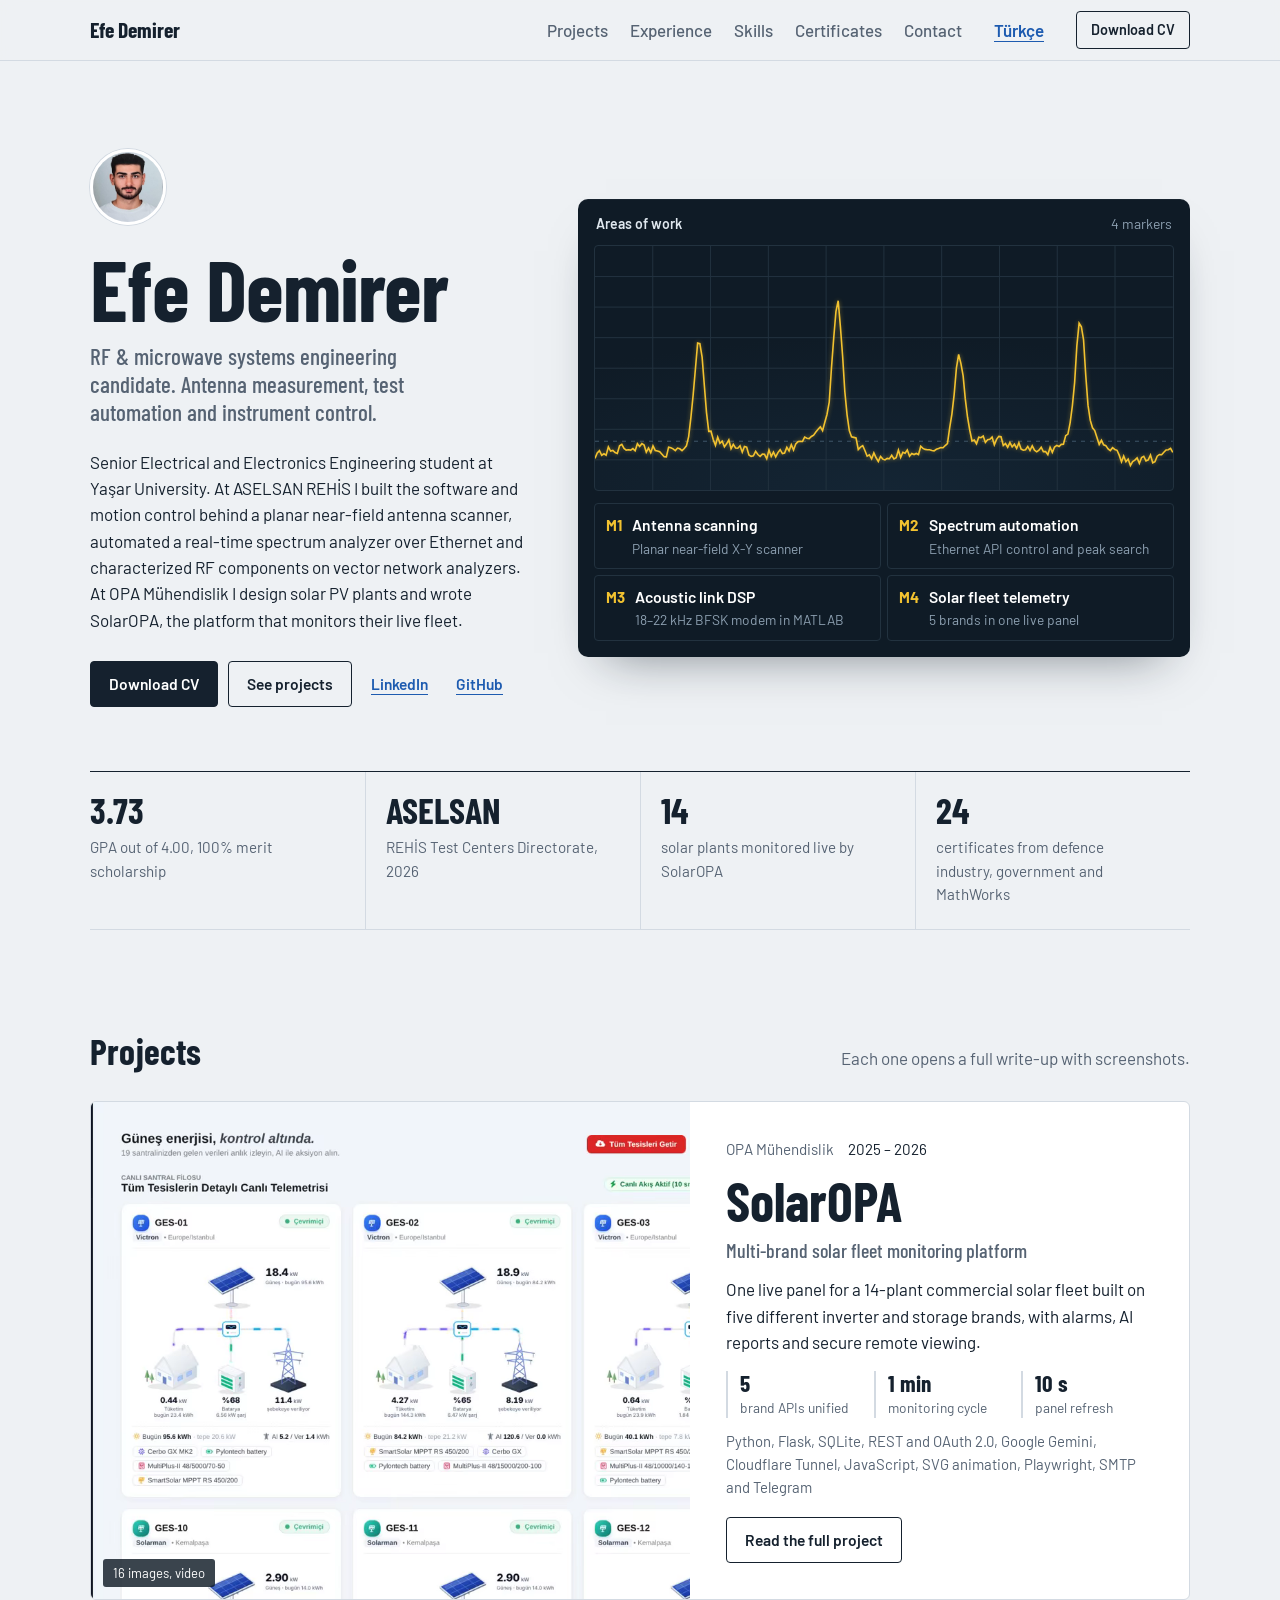
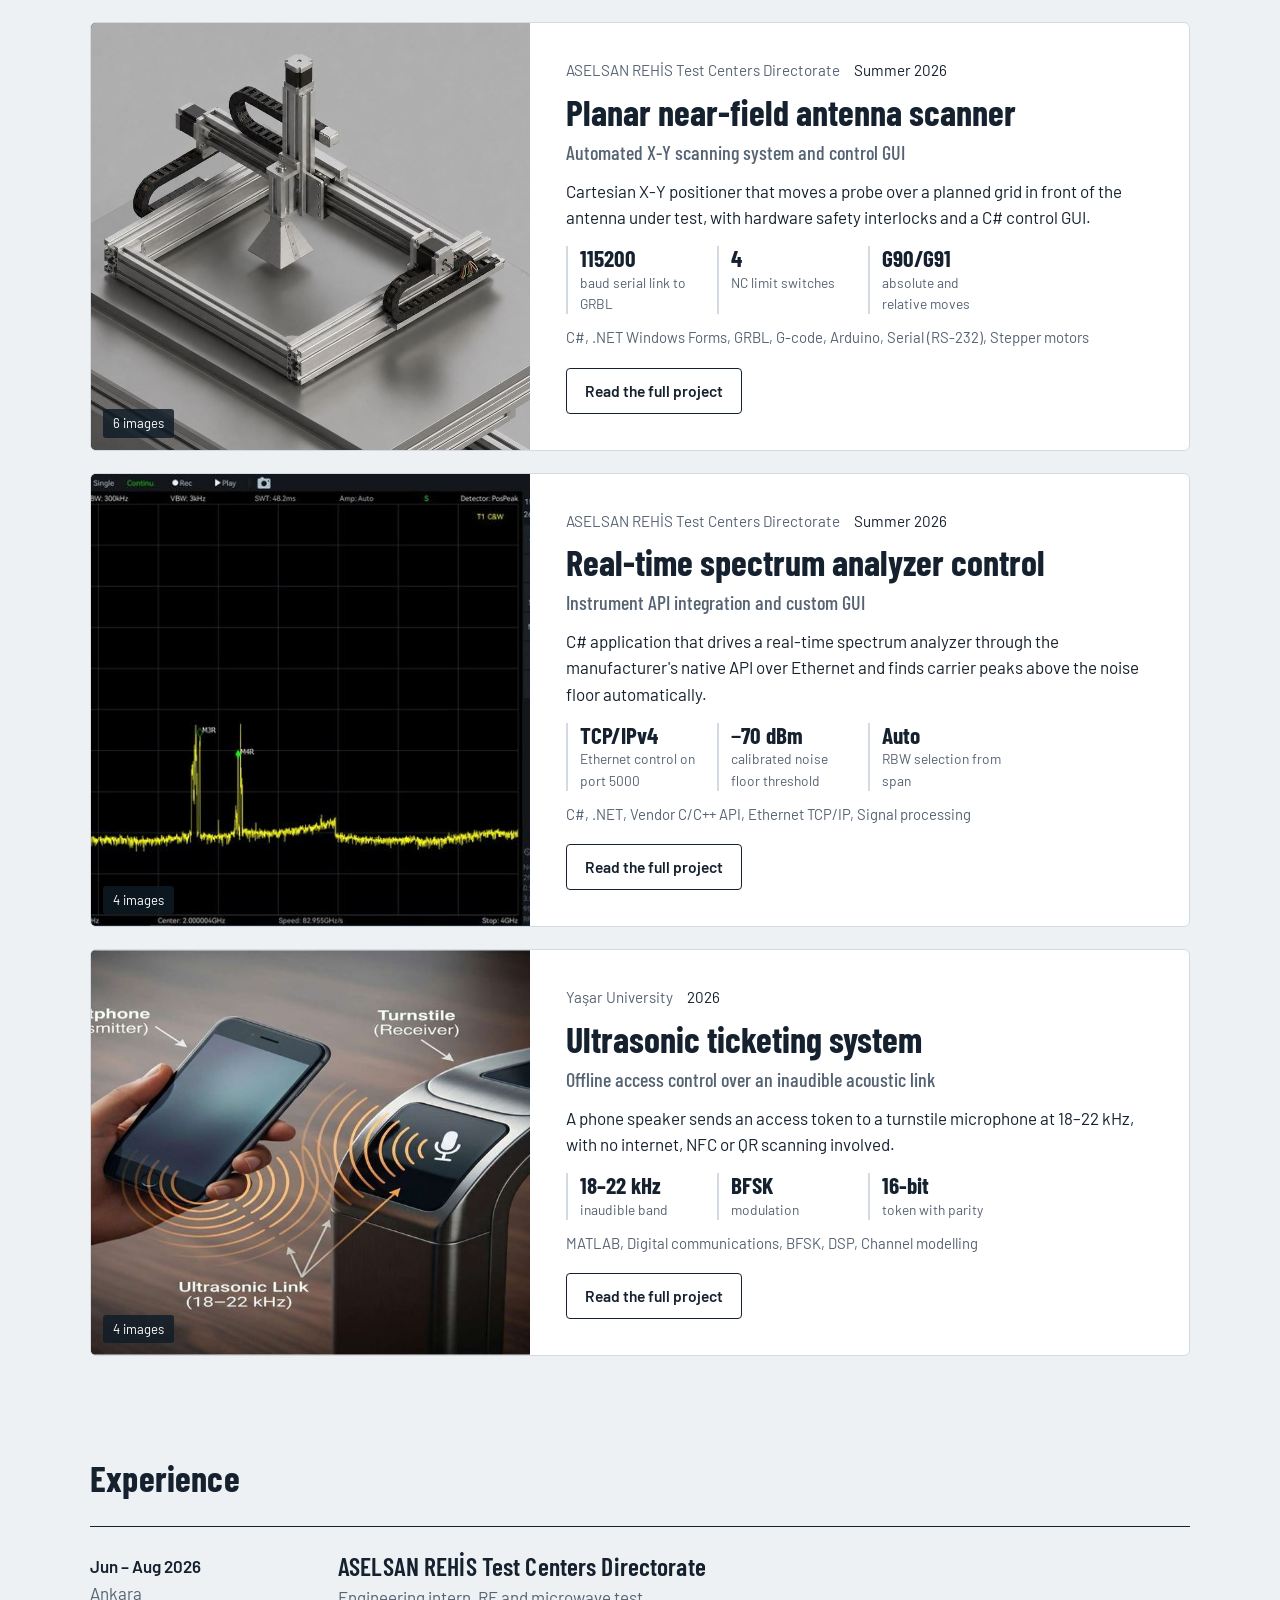
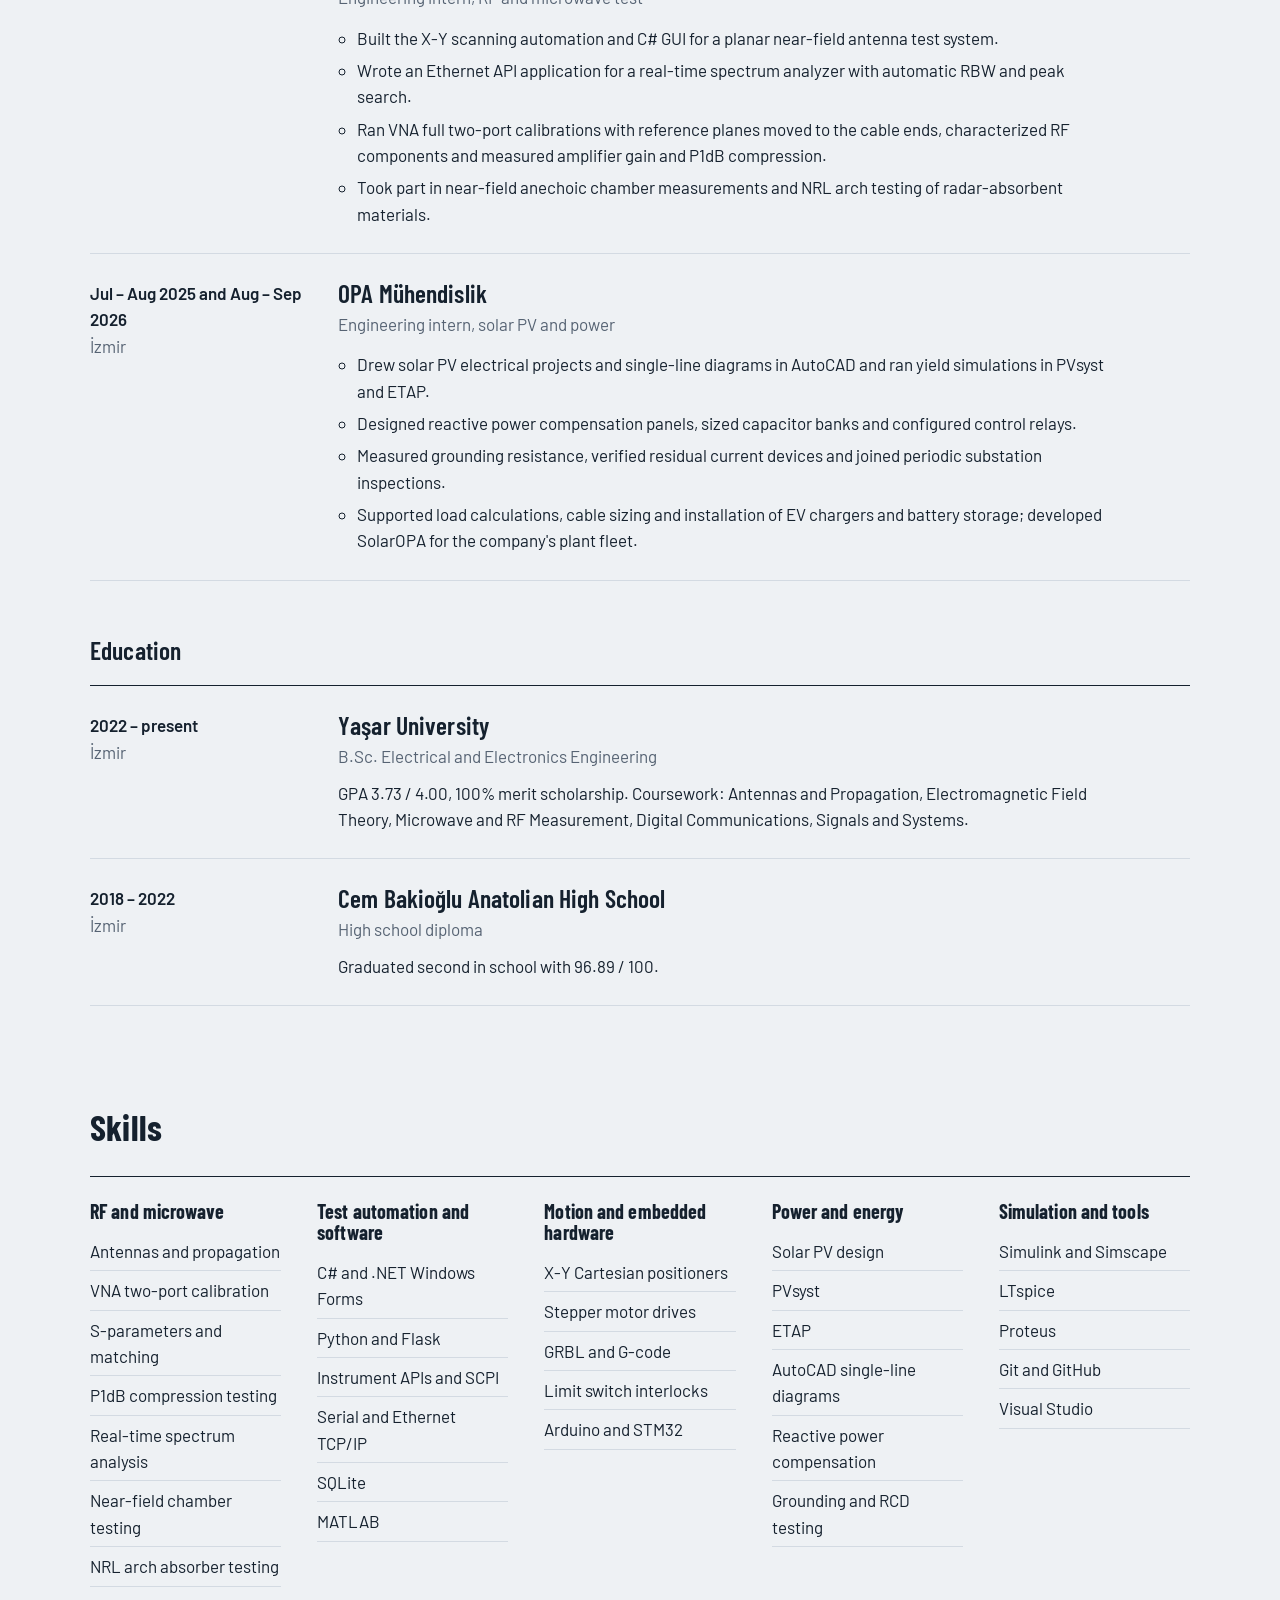
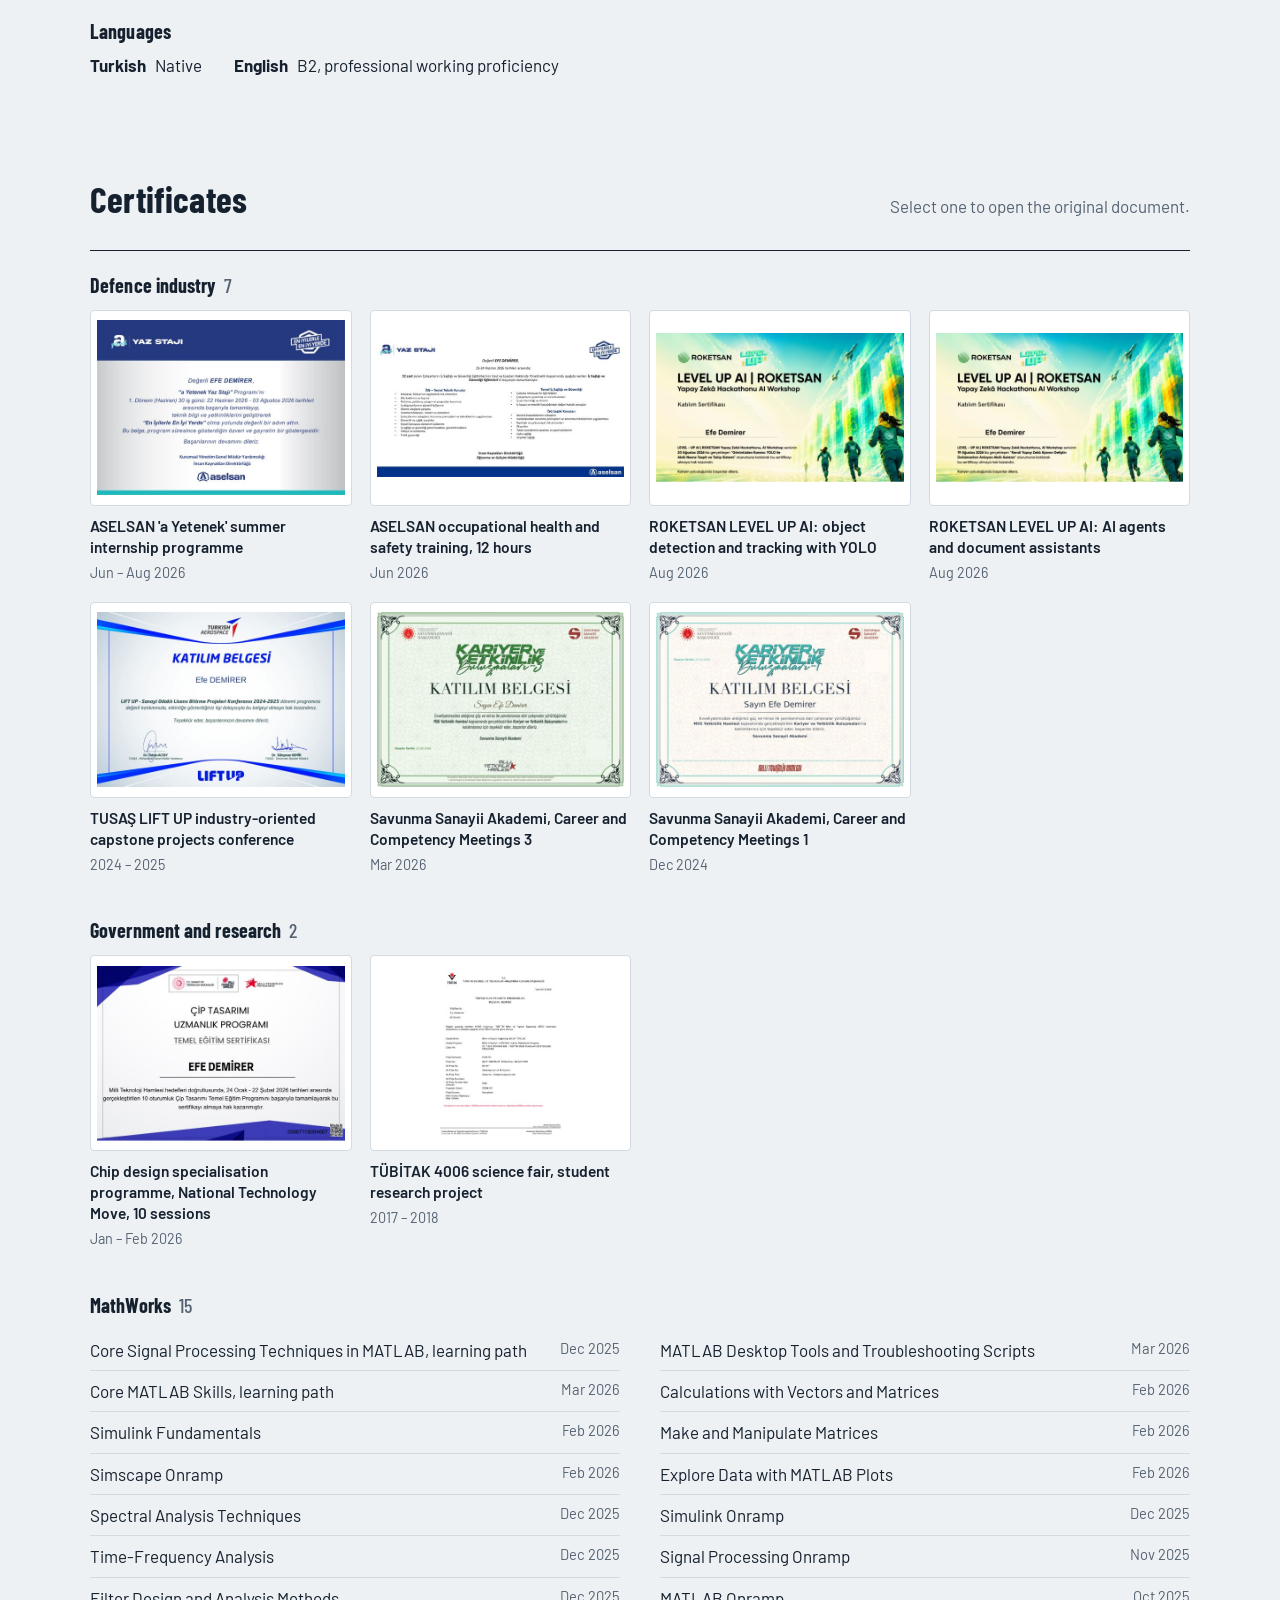
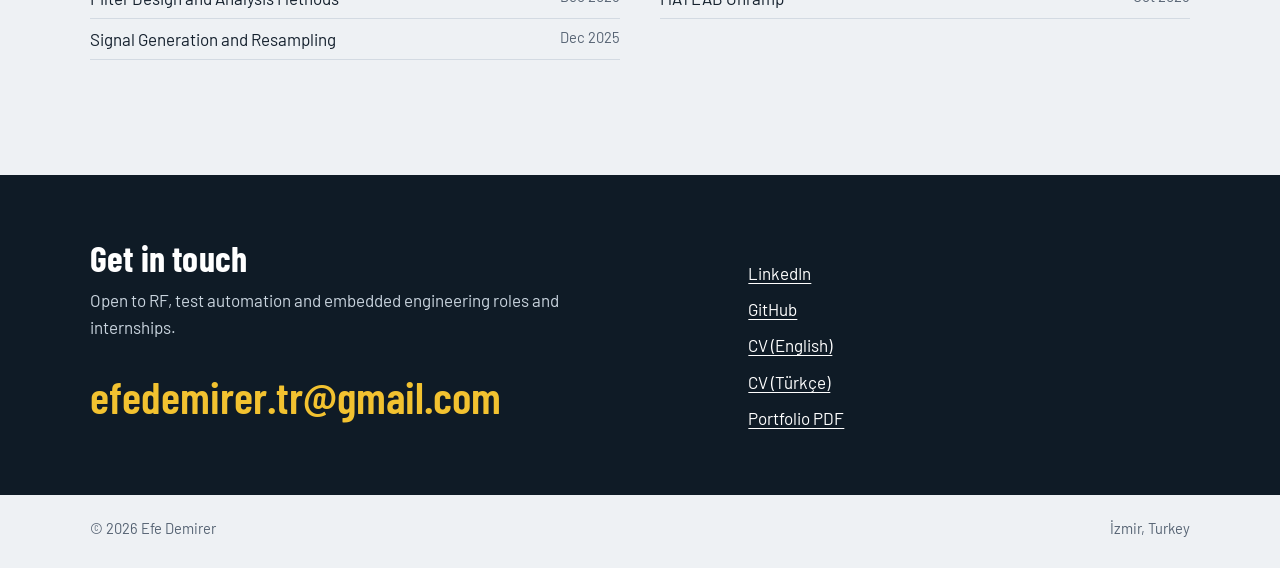
==== commit 47b57b70: "Add Turkish language switch, viewable certificates (ID numbers masked), remove ConvertLab from page " ====
--- a/index.html
+++ b/index.html
@@ -15,19 +15,20 @@
   <link rel="stylesheet" href="style.css">
 </head>
 <body>
-  <a class="skip" href="#work">Skip to projects</a>
+  <a class="skip" href="#work" data-i18n="skip">Skip to projects</a>
 
   <header class="site-nav">
     <div class="wrap nav-inner">
       <a class="nav-name" href="#top">Efe Demirer</a>
       <nav aria-label="Sections">
-        <a href="#work">Projects</a>
-        <a href="#experience">Experience</a>
-        <a href="#skills">Skills</a>
-        <a href="#certificates">Certificates</a>
-        <a href="#contact">Contact</a>
+        <a href="#work" data-i18n="nav_projects">Projects</a>
+        <a href="#experience" data-i18n="nav_experience">Experience</a>
+        <a href="#skills" data-i18n="nav_skills">Skills</a>
+        <a href="#certificates" data-i18n="nav_certs">Certificates</a>
+        <a href="#contact" data-i18n="nav_contact">Contact</a>
       </nav>
-      <a class="btn btn-small" id="nav-cv" href="assets/Efe_Demirer_CV.pdf" target="_blank" rel="noopener">Download CV</a>
+      <button type="button" class="lang-switch" id="lang-switch"></button>
+      <a class="btn btn-small" id="nav-cv" href="assets/Efe_Demirer_CV.pdf" target="_blank" rel="noopener" data-i18n="cv">Download CV</a>
     </div>
   </header>
 
@@ -41,9 +42,9 @@
         <div class="hero-actions" id="hero-actions"></div>
       </div>
 
-      <figure class="scope" aria-label="Areas of work shown as markers on a spectrum trace">
+      <figure class="scope" id="scope" aria-label="Areas of work shown as markers on a spectrum trace">
         <div class="scope-bar">
-          <span>Areas of work</span>
+          <span data-i18n="scope_title">Areas of work</span>
           <span id="scope-count"></span>
         </div>
         <div class="scope-screen">
@@ -53,32 +54,31 @@
       </figure>
     </section>
 
-    <section class="facts wrap" aria-label="Key facts">
+    <section class="facts wrap" id="facts-section" aria-label="Key facts">
       <dl id="facts"></dl>
     </section>
 
     <section class="section wrap" id="work" aria-labelledby="work-title">
       <div class="section-head">
-        <h2 id="work-title">Projects</h2>
-        <p>Each one opens a full write-up with screenshots.</p>
+        <h2 id="work-title" data-i18n="projects_h">Projects</h2>
+        <p data-i18n="projects_p">Each one opens a full write-up with screenshots.</p>
       </div>
       <div class="projects" id="projects"></div>
-      <p class="side-projects" id="side-projects"></p>
     </section>
 
     <section class="section wrap" id="experience" aria-labelledby="exp-title">
       <div class="section-head">
-        <h2 id="exp-title">Experience</h2>
+        <h2 id="exp-title" data-i18n="experience_h">Experience</h2>
       </div>
       <ol class="timeline" id="experience-list"></ol>
 
-      <h3 class="sub-title">Education</h3>
+      <h3 class="sub-title" data-i18n="education_h">Education</h3>
       <ol class="timeline timeline-compact" id="education-list"></ol>
     </section>
 
     <section class="section wrap" id="skills" aria-labelledby="skills-title">
       <div class="section-head">
-        <h2 id="skills-title">Skills</h2>
+        <h2 id="skills-title" data-i18n="skills_h">Skills</h2>
       </div>
       <div class="skill-grid" id="skills-list"></div>
       <div class="languages" id="languages"></div>
@@ -86,7 +86,8 @@
 
     <section class="section wrap" id="certificates" aria-labelledby="cert-title">
       <div class="section-head">
-        <h2 id="cert-title">Certificates</h2>
+        <h2 id="cert-title" data-i18n="certs_h">Certificates</h2>
+        <p data-i18n="certs_p">Select one to open the original document.</p>
       </div>
       <div class="cert-grid" id="cert-list"></div>
     </section>
@@ -94,8 +95,8 @@
     <section class="contact" id="contact" aria-labelledby="contact-title">
       <div class="wrap contact-inner">
         <div>
-          <h2 id="contact-title">Get in touch</h2>
-          <p>Open to RF, test automation and embedded engineering roles and internships.</p>
+          <h2 id="contact-title" data-i18n="contact_h">Get in touch</h2>
+          <p data-i18n="contact_p">Open to RF, test automation and embedded engineering roles and internships.</p>
           <a class="contact-mail" id="contact-mail"></a>
         </div>
         <div class="contact-links" id="contact-links"></div>
@@ -116,15 +117,15 @@
           <h2 id="case-title"></h2>
           <p class="case-sub" id="case-sub"></p>
         </div>
-        <button class="case-close" id="case-close" aria-label="Close project">×</button>
+        <button class="case-close" id="case-close" data-i18n-aria="close" aria-label="Close project">×</button>
       </header>
       <dl class="case-metrics" id="case-metrics"></dl>
       <div class="viewer" id="viewer">
         <div class="viewer-stage" id="viewer-stage"></div>
         <div class="viewer-bar">
-          <button class="viewer-nav" id="viewer-prev" aria-label="Previous image">‹</button>
+          <button class="viewer-nav" id="viewer-prev" data-i18n-aria="prev" aria-label="Previous image">‹</button>
           <p class="viewer-caption" id="viewer-caption" aria-live="polite"></p>
-          <button class="viewer-nav" id="viewer-next" aria-label="Next image">›</button>
+          <button class="viewer-nav" id="viewer-next" data-i18n-aria="next" aria-label="Next image">›</button>
         </div>
         <div class="viewer-thumbs" id="viewer-thumbs"></div>
       </div>
@@ -138,6 +139,7 @@
   </dialog>
 
   <script src="data.js"></script>
+  <script src="data_tr.js"></script>
   <script src="main.js"></script>
 </body>
 </html>
--- a/style.css
+++ b/style.css
@@ -77,6 +77,8 @@
 .btn-quiet { border-color: transparent; padding-left: 8px; padding-right: 8px; color: var(--signal); text-decoration: underline; text-underline-offset: 4px; }
 .btn-quiet:hover { background: transparent; color: var(--signal-ink); }
 .btn-small { padding: 7px 14px; font-size: 0.9rem; }
+.lang-switch { background: none; border: 0; padding: 6px 4px; color: var(--signal); font-weight: 600; cursor: pointer; text-decoration: underline; text-underline-offset: 4px; }
+.lang-switch:hover { color: var(--signal-ink); }
 
 /* ---------- Navigation ---------- */
 .site-nav {
@@ -188,15 +190,29 @@
 .tl-body > p:last-child:not(.tl-role) { margin-top: 10px; max-width: 78ch; }
 
 /* ---------- Skills & certificates ---------- */
-.skill-grid, .cert-grid { display: grid; grid-template-columns: repeat(auto-fit, minmax(220px, 1fr)); gap: 28px 36px; border-top: 1.5px solid var(--ink); padding-top: 24px; }
-.skill-grid h3, .cert-grid h3, .languages h3 { font-size: var(--step-1); font-weight: 700; margin-bottom: 10px; }
-.cert-grid h3 span { color: var(--muted); font-weight: 500; margin-left: 4px; }
-.skill-grid ul, .cert-grid ul { list-style: none; margin: 0; padding: 0; }
-.skill-grid li, .cert-grid li { padding: 6px 0; border-bottom: 1px solid var(--rule); }
-.cert-grid { grid-template-columns: repeat(auto-fit, minmax(300px, 1fr)); }
+.skill-grid { display: grid; grid-template-columns: repeat(auto-fit, minmax(190px, 1fr)); gap: 28px 36px; border-top: 1.5px solid var(--ink); padding-top: 24px; }
+.skill-grid h3, .languages h3 { font-size: var(--step-1); font-weight: 700; margin-bottom: 10px; }
+.skill-grid ul { list-style: none; margin: 0; padding: 0; }
+.skill-grid li { padding: 6px 0; border-bottom: 1px solid var(--rule); }
 .languages { margin-top: 34px; }
 .languages p { display: flex; flex-wrap: wrap; gap: 8px 32px; }
 .languages strong { margin-right: 6px; }
+
+.cert-grid { display: grid; gap: 44px; border-top: 1.5px solid var(--ink); padding-top: 24px; }
+.cert-group h3 { font-size: var(--step-1); font-weight: 700; margin-bottom: 14px; }
+.cert-group h3 span { color: var(--muted); font-weight: 500; margin-left: 4px; }
+.cert-cards { list-style: none; margin: 0; padding: 0; display: grid; grid-template-columns: repeat(auto-fill, minmax(210px, 1fr)); gap: 18px; }
+.cert-cards a { display: flex; flex-direction: column; gap: 4px; height: 100%; text-decoration: none; color: var(--ink); }
+.cert-cards img { width: 100%; aspect-ratio: 4 / 3; object-fit: contain; background: var(--surface); border: 1px solid var(--rule); border-radius: 4px; padding: 6px; margin-bottom: 6px; transition: border-color .15s; }
+.cert-cards a:hover img, .cert-cards a:focus-visible img { border-color: var(--ink); }
+.cert-cards a:hover .cert-title { color: var(--signal-ink); text-decoration: underline; text-underline-offset: 3px; }
+.cert-title { font-weight: 600; line-height: 1.35; font-size: 0.97rem; }
+.cert-date { color: var(--muted); font-size: 0.9rem; }
+.cert-group-list ul { list-style: none; margin: 0; padding: 0; columns: 2 320px; column-gap: 40px; }
+.cert-group-list li { display: flex; justify-content: space-between; gap: 16px; padding: 7px 0; border-bottom: 1px solid var(--rule); break-inside: avoid; }
+.cert-group-list li a { color: var(--ink); text-decoration: none; }
+.cert-group-list li a:hover { color: var(--signal-ink); text-decoration: underline; }
+.cert-group-list li span { color: var(--muted); white-space: nowrap; font-size: 0.92rem; }
 
 /* ---------- Contact ---------- */
 .contact { margin-top: clamp(64px, 9vw, 120px); background: var(--screen); color: #c9d4de; }
@@ -278,6 +294,8 @@
 @media (max-width: 560px) {
   :root { --step-3: 1.95rem; }
   .scope-markers { grid-template-columns: 1fr; }
+  .cert-cards { grid-template-columns: repeat(2, minmax(0, 1fr)); gap: 14px; }
+  .cert-title { font-size: 0.9rem; }
   .facts dt { font-size: 1.8rem; }
   .facts dl > div { padding-right: 12px; }
   .facts dl > div + div { padding-left: 12px; }
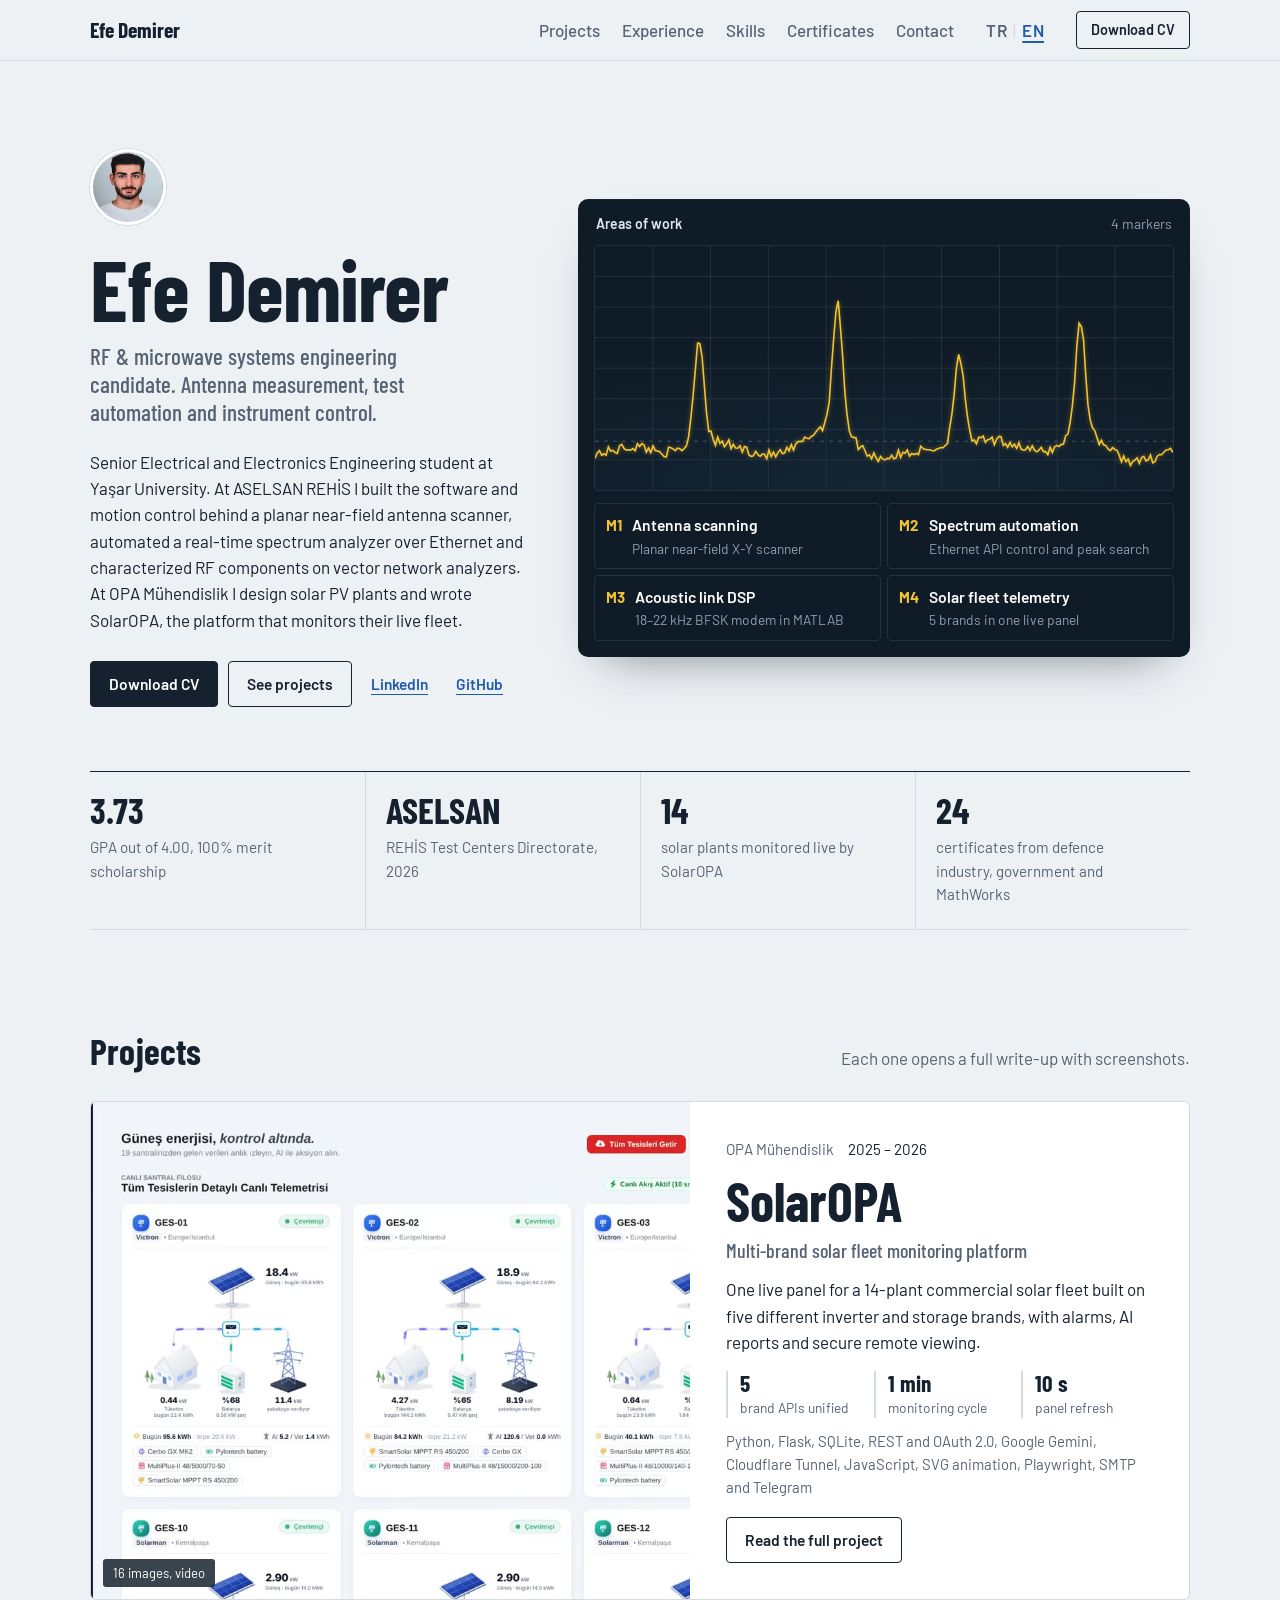
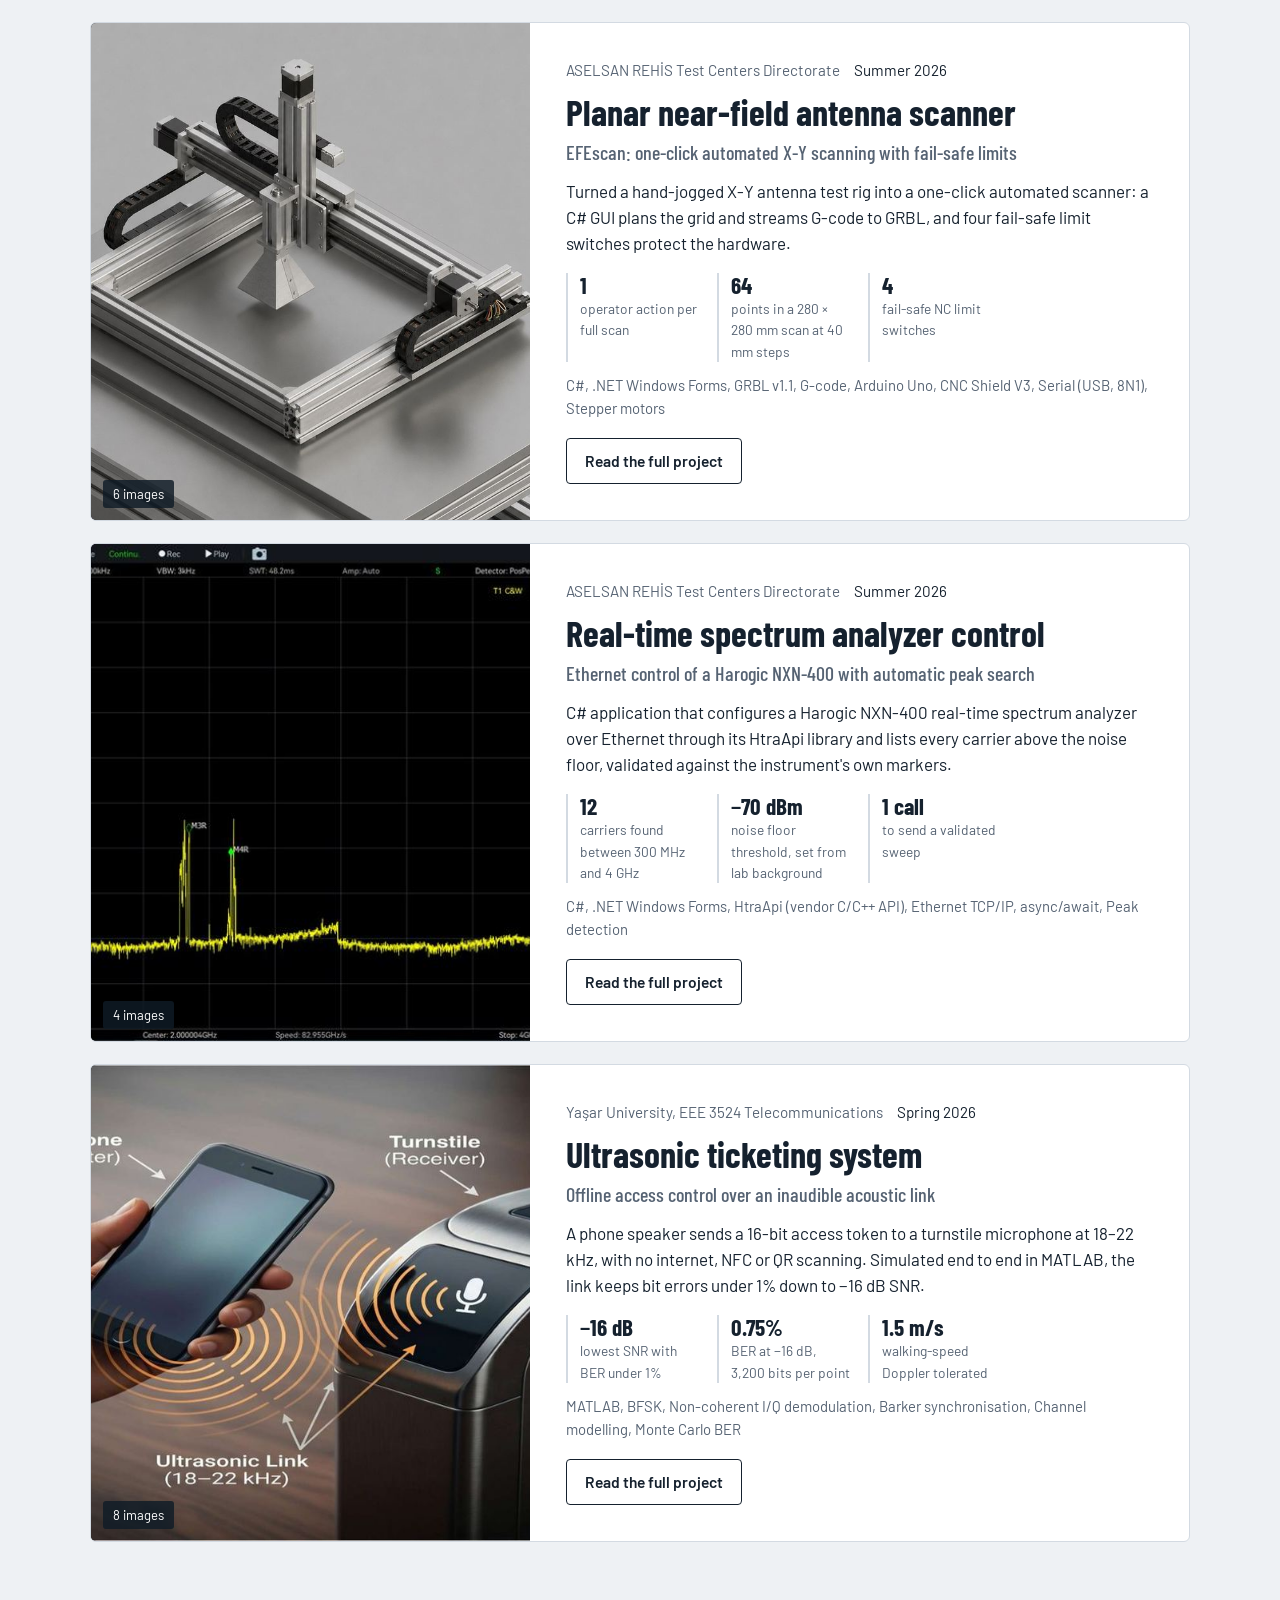
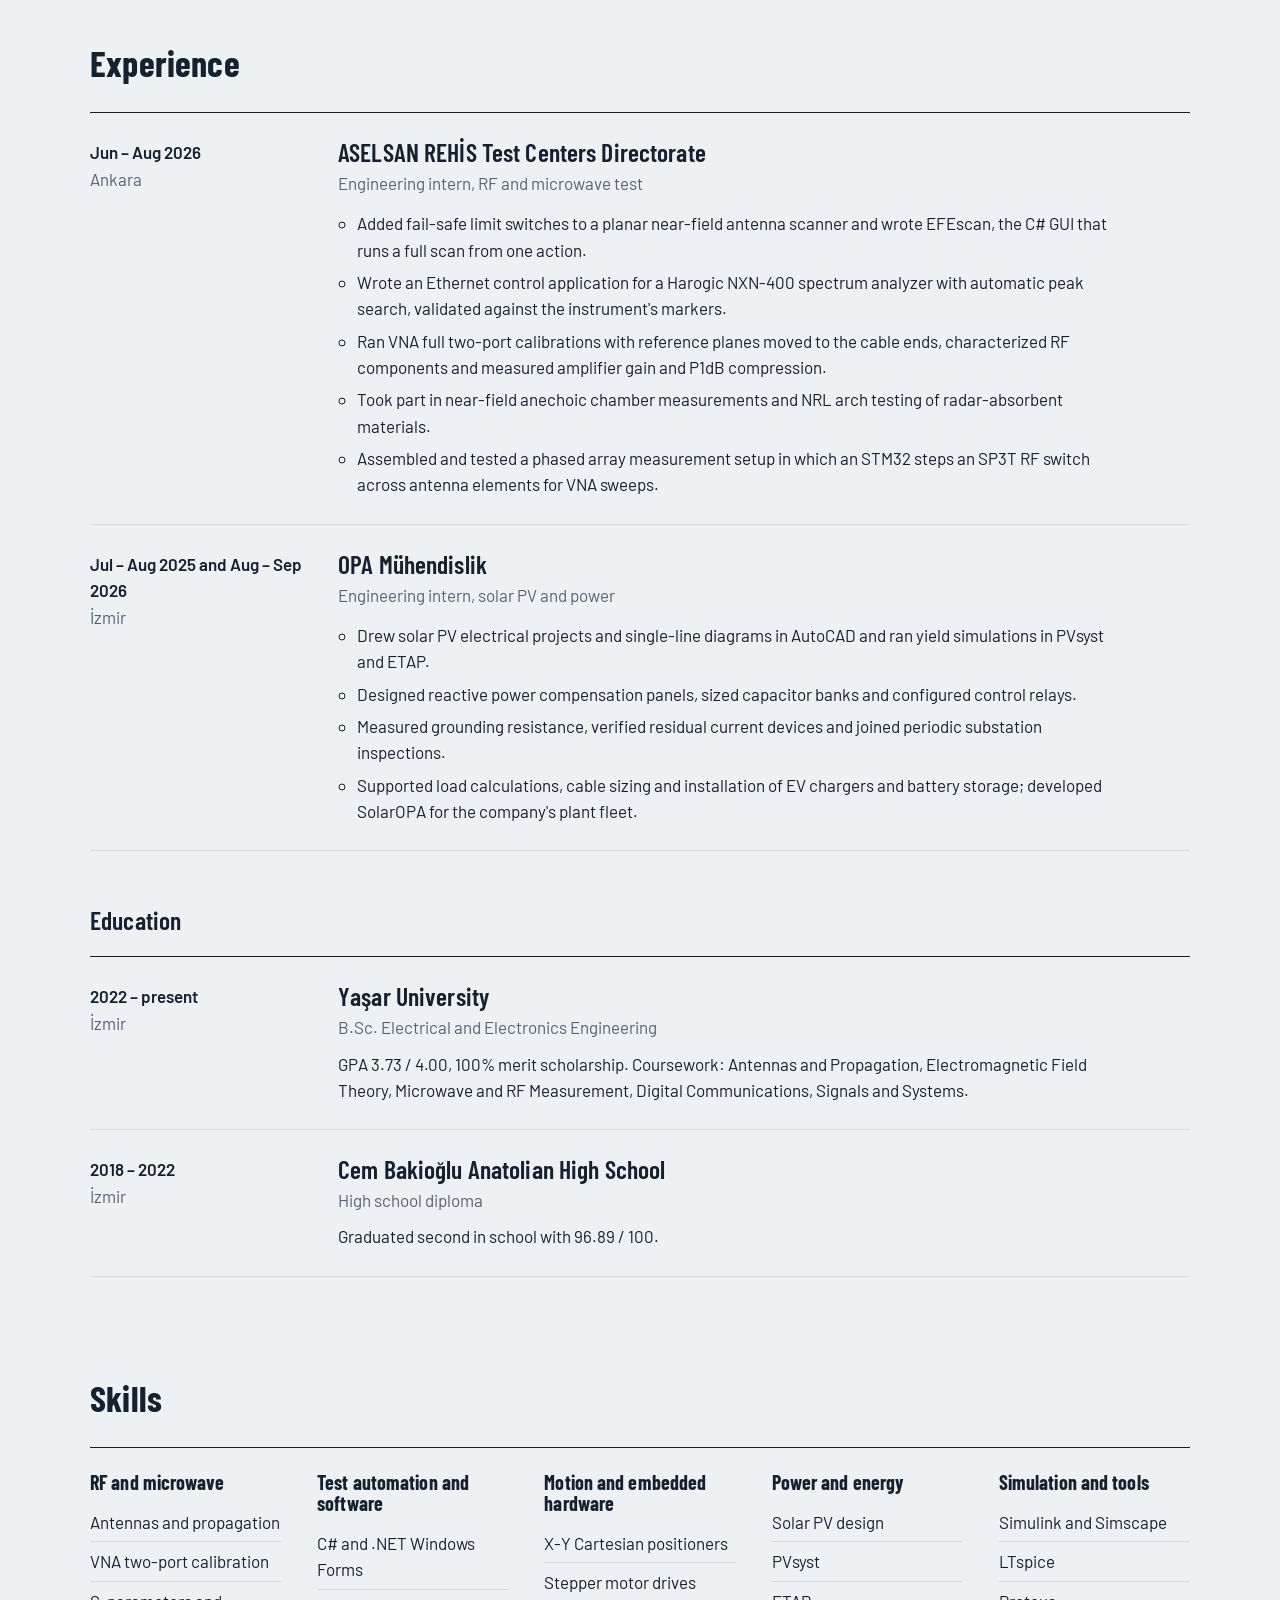
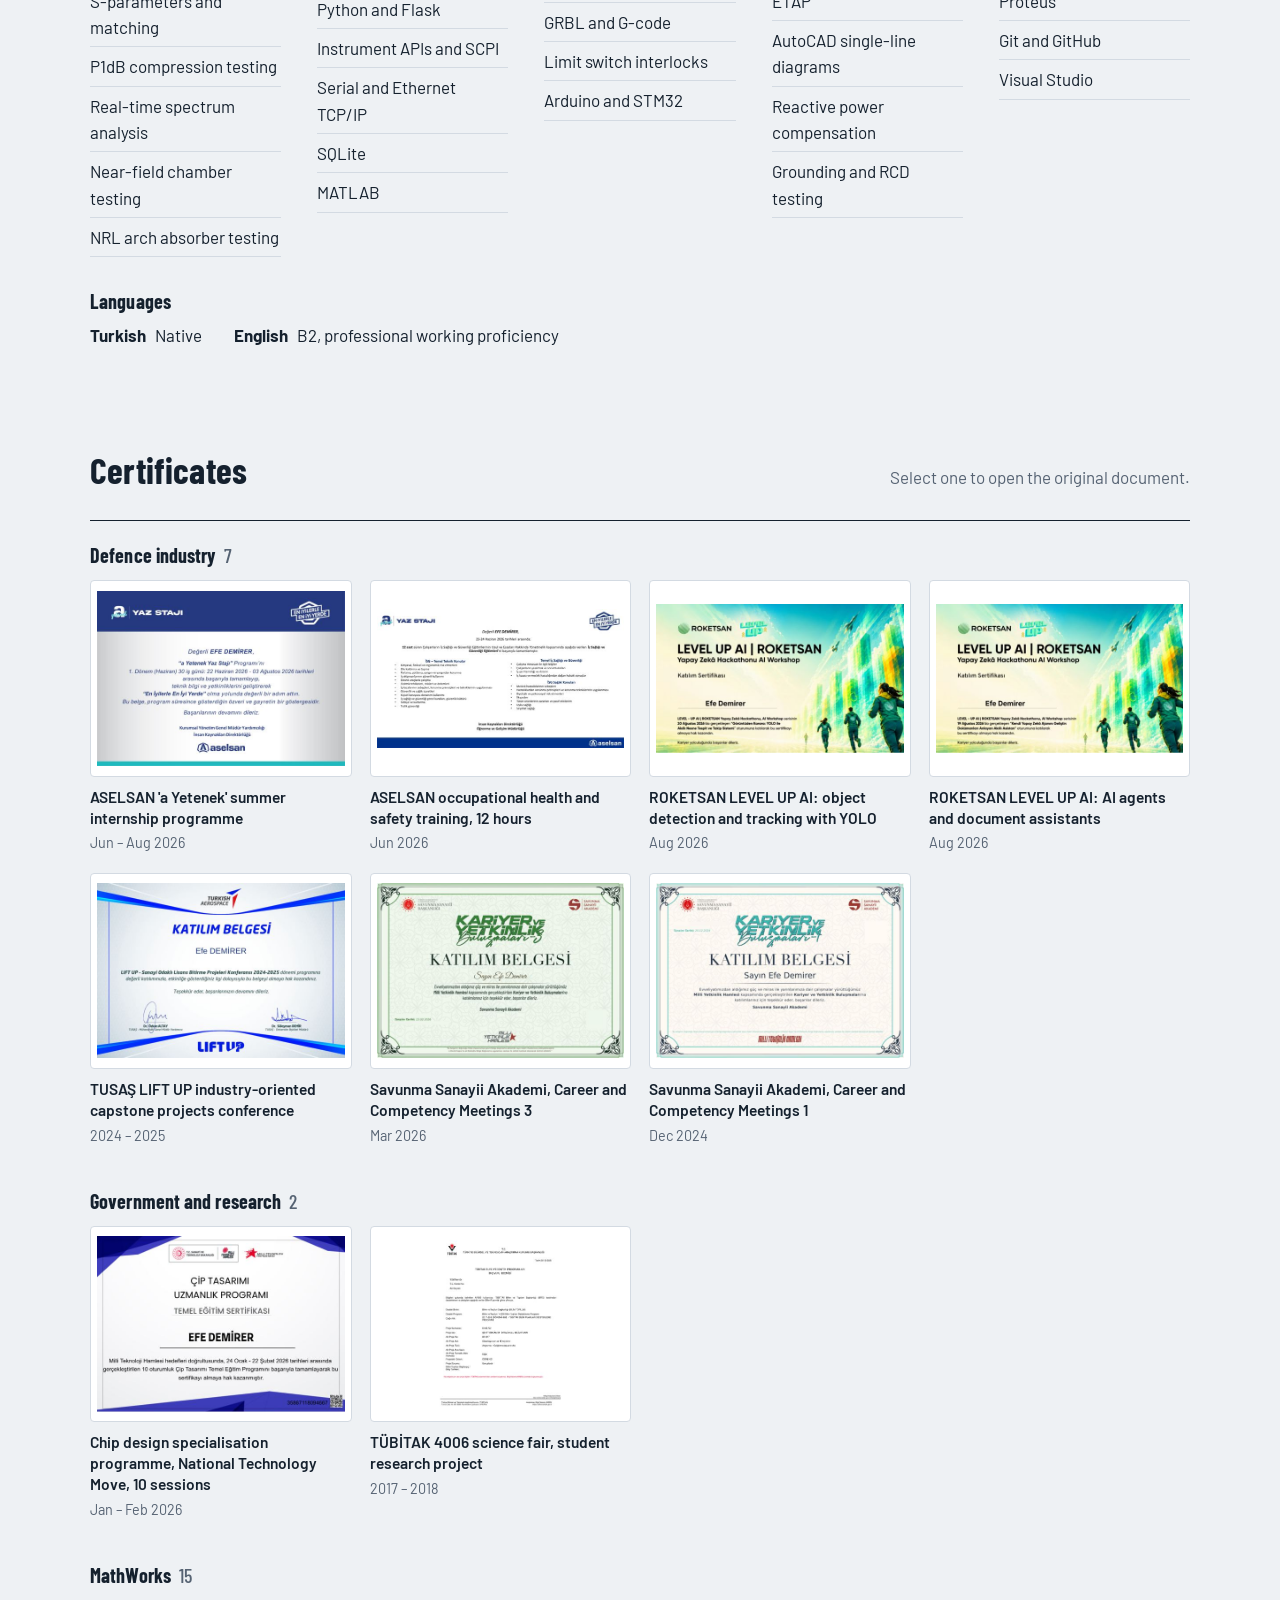
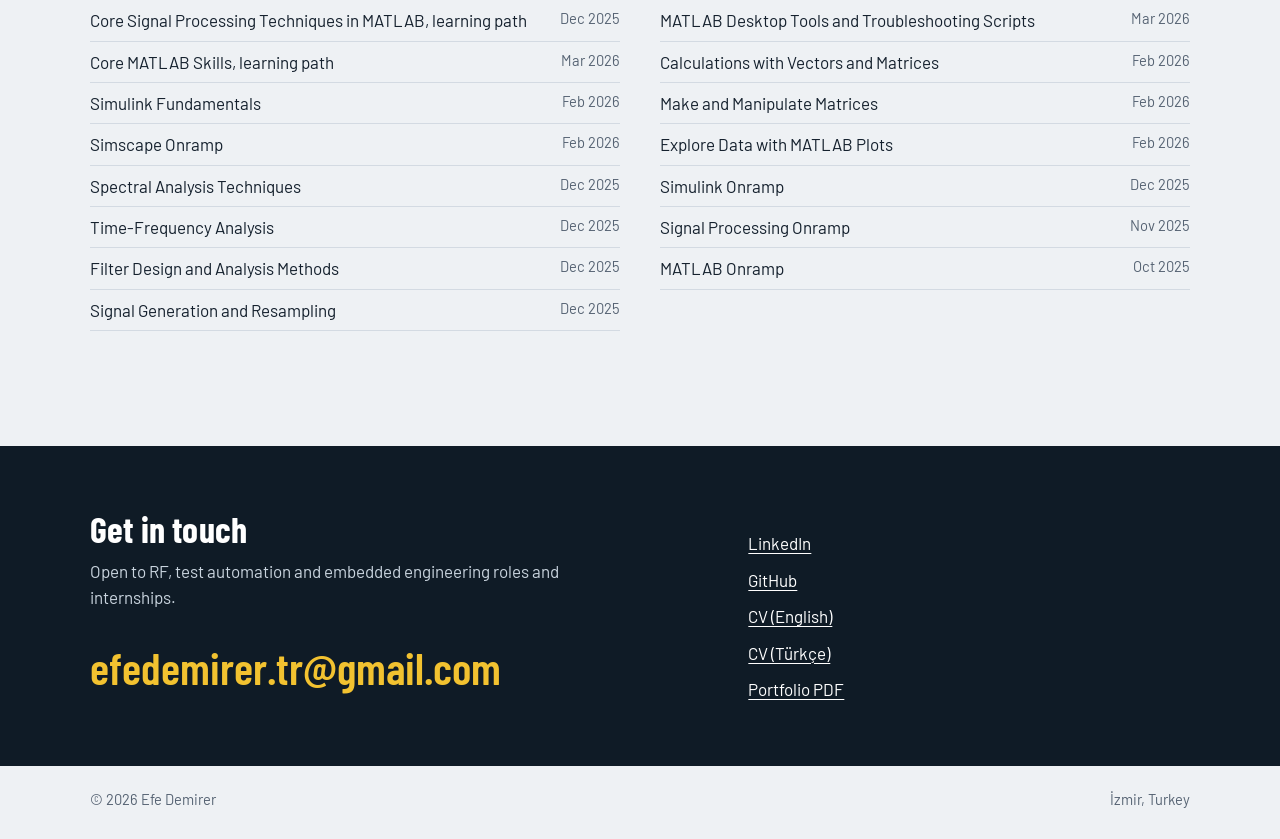
==== commit fc35df39: "Expand ASELSAN and ultrasonic projects from internship and term reports EFEscan safety design and sc" ====
--- a/index.html
+++ b/index.html
@@ -133,6 +133,7 @@
         <p class="case-summary" id="case-summary"></p>
         <ul class="case-bullets" id="case-bullets"></ul>
         <div class="case-stack" id="case-stack"></div>
+        <p class="case-links" id="case-links"></p>
         <p class="case-note" id="case-note"></p>
       </div>
     </div>
--- a/style.css
+++ b/style.css
@@ -77,8 +77,10 @@
 .btn-quiet { border-color: transparent; padding-left: 8px; padding-right: 8px; color: var(--signal); text-decoration: underline; text-underline-offset: 4px; }
 .btn-quiet:hover { background: transparent; color: var(--signal-ink); }
 .btn-small { padding: 7px 14px; font-size: 0.9rem; }
-.lang-switch { background: none; border: 0; padding: 6px 4px; color: var(--signal); font-weight: 600; cursor: pointer; text-decoration: underline; text-underline-offset: 4px; }
-.lang-switch:hover { color: var(--signal-ink); }
+.lang-switch { display: inline-flex; align-items: center; gap: 6px; background: none; border: 0; padding: 6px 4px; font: inherit; font-weight: 600; letter-spacing: 0.02em; color: var(--muted); cursor: pointer; }
+.lang-switch .sep { color: var(--rule); font-weight: 400; }
+.lang-switch .on { color: var(--signal); text-decoration: underline; text-underline-offset: 4px; text-decoration-thickness: 2px; }
+.lang-switch:hover span:not(.on):not(.sep) { color: var(--ink); }
 
 /* ---------- Navigation ---------- */
 .site-nav {
@@ -274,6 +276,8 @@
 .case-bullets strong { display: block; font-family: var(--display); font-size: 1.25rem; font-weight: 600; margin-bottom: 2px; }
 .case-stack h3 { font-size: var(--step-1); margin-bottom: 6px; }
 .case-stack p { color: var(--muted); }
+.case-links { display: flex; flex-wrap: wrap; gap: 10px; margin: 4px 0 0; }
+.case-links[hidden] { display: none; }
 .case-note { color: var(--muted); font-size: 0.92rem; font-style: italic; }
 .case-note:empty { display: none; }
 
